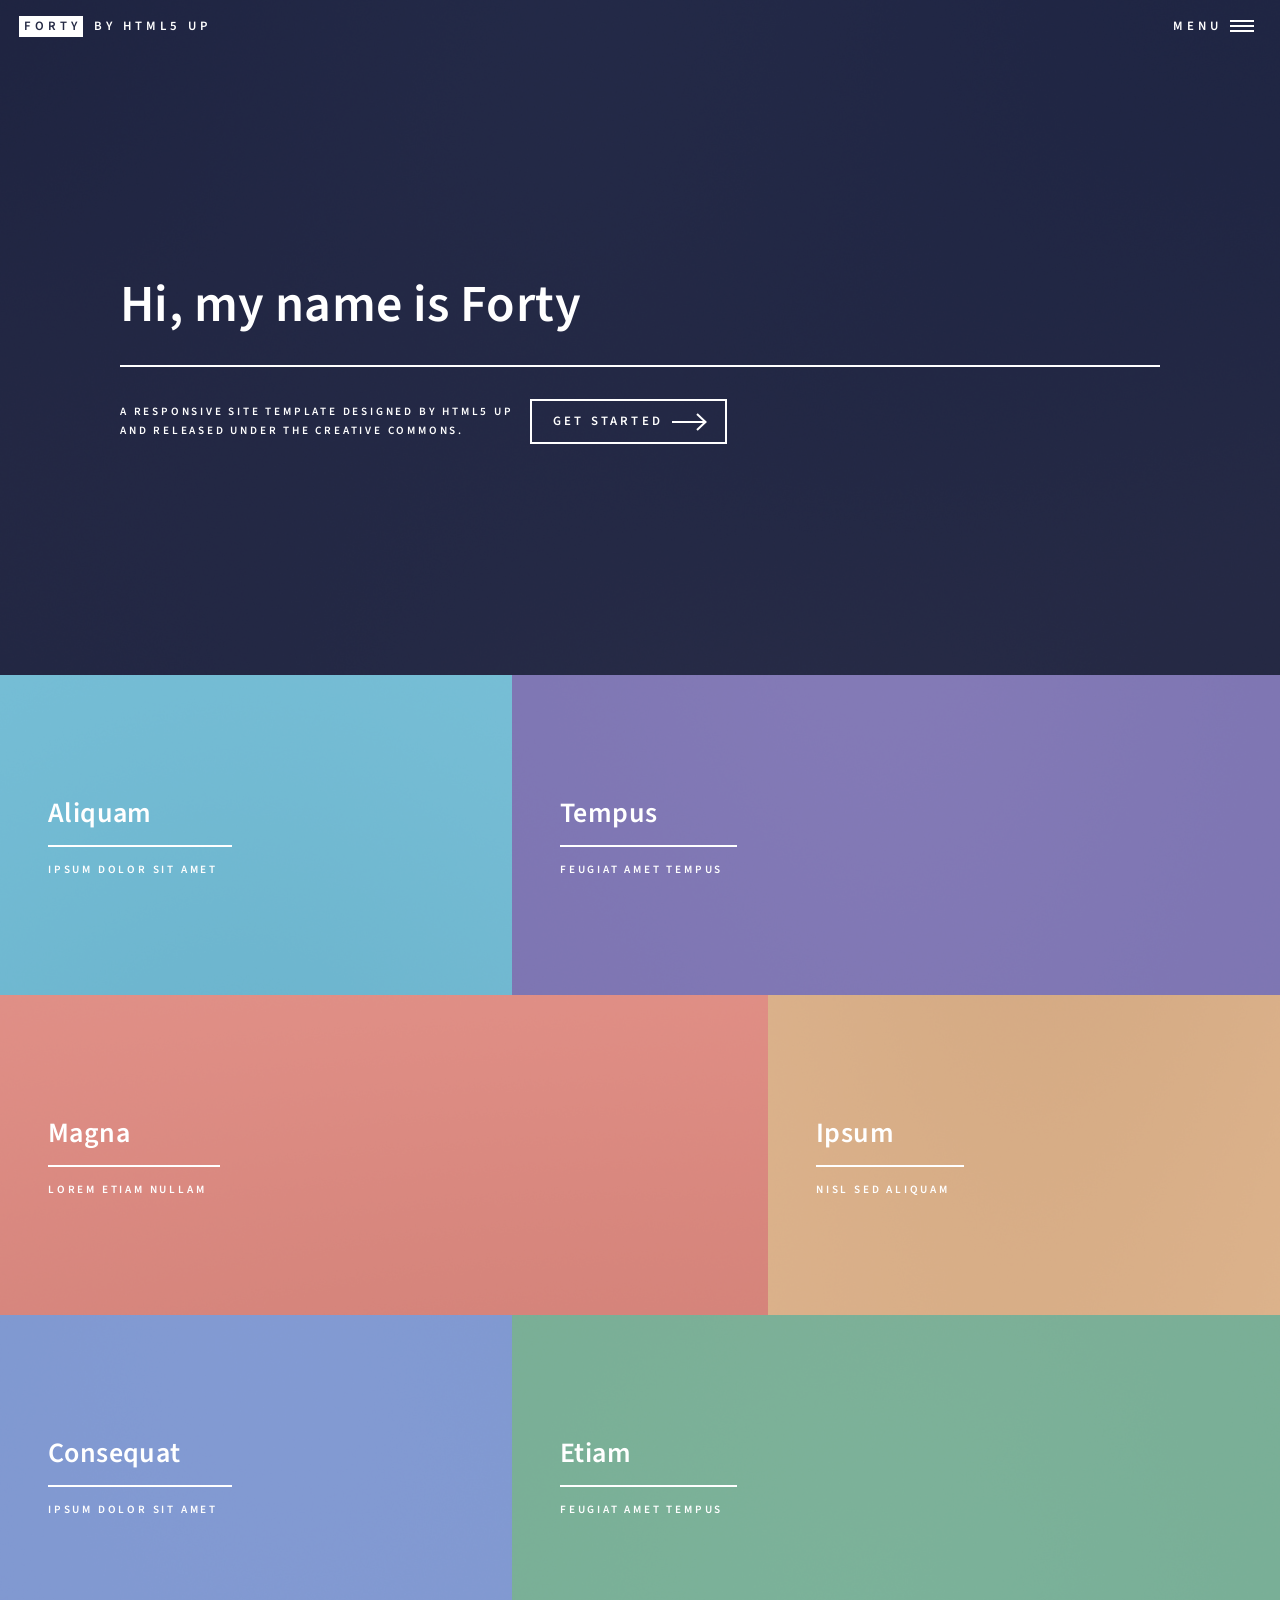
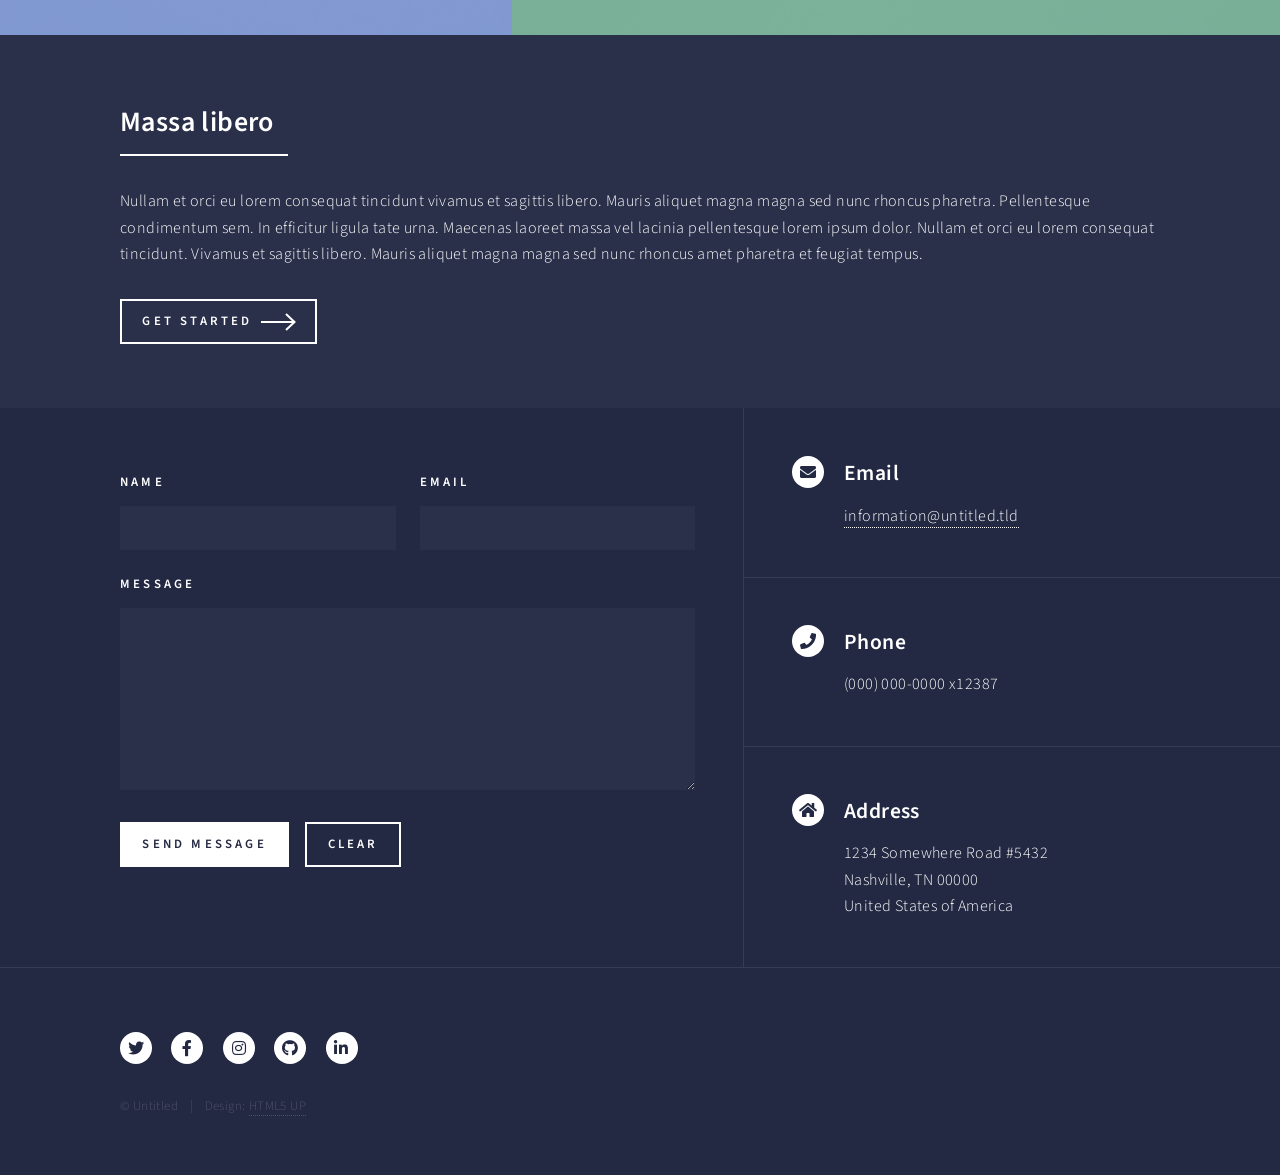
==== templates/index.html @ 43a6314c "added styling for login and sugnup" ====
<!DOCTYPE HTML>
<!--
	Forty by HTML5 UP
	html5up.net | @ajlkn
	Free for personal and commercial use under the CCA 3.0 license (html5up.net/license)
-->
<html>
	<head>
		<title>Forty by HTML5 UP</title>
		<meta charset="utf-8" />
		<meta name="viewport" content="width=device-width, initial-scale=1, user-scalable=no" />
		<link rel="stylesheet" href="../static/css/main.css" />
		<noscript><link rel="stylesheet" href="../static/css/noscript.css" /></noscript>
	</head>
	<body class="is-preload">

		<!-- Wrapper -->
			<div id="wrapper">

				<!-- Header -->
					<header id="header" class="alt">
						<a href="/" class="logo"><strong>Forty</strong> <span>by HTML5 UP</span></a>
						<nav>
							<a href="#menu">Menu</a>
						</nav>
					</header>

				<!-- Menu -->
					<nav id="menu">
						<ul class="links">
							<li><a href="/" class="link">Home</a></li>
							<li><a href="/landing" class="link">Landing</a></li>

							<li><a href="/generic" class="link">Generic</a></li>
							<li><a href="/elements" class="link">Elements</a></li>
						</ul>
						<ul class="actions stacked">
							<li><a href="#" class="button primary fit">Get Started</a></li>
							<li><a href="#" class="button fit">Log In</a></li>
						</ul>
					</nav>
				<!-- Banner -->
					<section id="banner" class="major">

						<div class="inner">
							<header class="major">
								<h1>Hi, my name is Forty</h1>
							</header>
							<div class="content">
								<p>A responsive site template designed by HTML5 UP<br />
								and released under the Creative Commons.</p>
								<ul class="actions">
									<li><a href="#one" class="button next scrolly">Get Started</a></li>
								</ul>
							</div>
						</div>
					</section>

				<!-- Main -->
					<div id="main">

						<!-- One -->
							<section id="one" class="tiles">
								<article>
									<span class="image">
										<img src="../static/images/pic01.jpg" alt="" />
									</span>
									<header class="major">
										<h3><a href="/landing" class="link">Aliquam</a></h3>
										<p>Ipsum dolor sit amet</p>
									</header>
								</article>
								<article>
									<span class="image">
										<img src="../static/images/pic02.jpg" alt="" />
									</span>
									<header class="major">
										<h3><a href="/landing" class="link">Tempus</a></h3>
										<p>feugiat amet tempus</p>
									</header>
								</article>
								<article>
									<span class="image">
										<img src="../static/images/pic03.jpg" alt="" />
									</span>
									<header class="major">
										<h3><a href="/landing" class="link">Magna</a></h3>
										<p>Lorem etiam nullam</p>
									</header>
								</article>
								<article>
									<span class="image">
										<img src="../static/images/pic04.jpg" alt="" />
									</span>
									<header class="major">
										<h3><a href="/landing" class="link">Ipsum</a></h3>
										<p>Nisl sed aliquam</p>
									</header>
								</article>
								<article>
									<span class="image">
										<img src="../static/images/pic05.jpg" alt="" />
									</span>
									<header class="major">
										<h3><a href="/landing" class="link">Consequat</a></h3>
										<p>Ipsum dolor sit amet</p>
									</header>
								</article>
								<article>
									<span class="image">
										<img src="../static/images/pic06.jpg" alt="" />
									</span>
									<header class="major">
										<h3><a href="/landing" class="link">Etiam</a></h3>
										<p>Feugiat amet tempus</p>
									</header>
								</article>
							</section>

						<!-- Two -->
							<section id="two">
								<div class="inner">
									<header class="major">
										<h2>Massa libero</h2>
									</header>
									<p>Nullam et orci eu lorem consequat tincidunt vivamus et sagittis libero. Mauris aliquet magna magna sed nunc rhoncus pharetra. Pellentesque condimentum sem. In efficitur ligula tate urna. Maecenas laoreet massa vel lacinia pellentesque lorem ipsum dolor. Nullam et orci eu lorem consequat tincidunt. Vivamus et sagittis libero. Mauris aliquet magna magna sed nunc rhoncus amet pharetra et feugiat tempus.</p>
									<ul class="actions">
										<li><a href="/landing" class="button next">Get Started</a></li>
									</ul>
								</div>
							</section>

					</div>

				<!-- Contact -->
					<section id="contact">
						<div class="inner">
							<section>
								<form method="post" action="#">
									<div class="fields">
										<div class="field half">
											<label for="name">Name</label>
											<input type="text" name="name" id="name" />
										</div>
										<div class="field half">
											<label for="email">Email</label>
											<input type="text" name="email" id="email" />
										</div>
										<div class="field">
											<label for="message">Message</label>
											<textarea name="message" id="message" rows="6"></textarea>
										</div>
									</div>
									<ul class="actions">
										<li><input type="submit" value="Send Message" class="primary" /></li>
										<li><input type="reset" value="Clear" /></li>
									</ul>
								</form>
							</section>
							<section class="split">
								<section>
									<div class="contact-method">
										<span class="icon solid alt fa-envelope"></span>
										<h3>Email</h3>
										<a href="#">information@untitled.tld</a>
									</div>
								</section>
								<section>
									<div class="contact-method">
										<span class="icon solid alt fa-phone"></span>
										<h3>Phone</h3>
										<span>(000) 000-0000 x12387</span>
									</div>
								</section>
								<section>
									<div class="contact-method">
										<span class="icon solid alt fa-home"></span>
										<h3>Address</h3>
										<span>1234 Somewhere Road #5432<br />
										Nashville, TN 00000<br />
										United States of America</span>
									</div>
								</section>
							</section>
						</div>
					</section>

				<!-- Footer -->
					<footer id="footer">
						<div class="inner">
							<ul class="icons">
								<li><a href="#" class="icon brands alt fa-twitter"><span class="label">Twitter</span></a></li>
								<li><a href="#" class="icon brands alt fa-facebook-f"><span class="label">Facebook</span></a></li>
								<li><a href="#" class="icon brands alt fa-instagram"><span class="label">Instagram</span></a></li>
								<li><a href="#" class="icon brands alt fa-github"><span class="label">GitHub</span></a></li>
								<li><a href="#" class="icon brands alt fa-linkedin-in"><span class="label">LinkedIn</span></a></li>
							</ul>
							<ul class="copyright">
								<li>&copy; Untitled</li><li>Design: <a href="https://html5up.net">HTML5 UP</a></li>
							</ul>
						</div>
					</footer>

			</div>

		<!-- Scripts -->
			<script src=".././static/assets/js/jquery.min.js"></script>
			<script src=".././static/assets/js/jquery.scrolly.min.js"></script>
			<script src=".././static/assets/js/jquery.scrollex.min.js"></script>
			<script src=".././static/assets/js/browser.min.js"></script>
			<script src=".././static/assets/js/breakpoints.min.js"></script>
			<script src=".././static/assets/js/util.js"></script>
			<script src=".././static/assets/js/main.js"></script>
	</body>
</html>
---- static/css/main.css ----
@import url(../assets/css/fontawesome-all.min.css);
@import url("https://fonts.googleapis.com/css?family=Source+Sans+Pro:300,300italic,600,600italic");

/*
	Forty by HTML5 UP
	html5up.net | @ajlkn
	Free for personal and commercial use under the CCA 3.0 license (html5up.net/license)
*/

html, body, div, span, applet, object,
iframe, h1, h2, h3, h4, h5, h6, p, blockquote,
pre, a, abbr, acronym, address, big, cite,
code, del, dfn, em, img, ins, kbd, q, s, samp,
small, strike, strong, sub, sup, tt, var, b,
u, i, center, dl, dt, dd, ol, ul, li, fieldset,
form, label, legend, table, caption, tbody,
tfoot, thead, tr, th, td, article, aside,
canvas, details, embed, figure, figcaption,
footer, header, hgroup, menu, nav, output, ruby,
section, summary, time, mark, audio, video {
	margin: 0;
	padding: 0;
	border: 0;
	font-size: 100%;
	font: inherit;
	vertical-align: baseline;}

article, aside, details, figcaption, figure,
footer, header, hgroup, menu, nav, section {
	display: block;}

body {
	line-height: 1;
}

ol, ul {
	list-style: none;
}

blockquote, q {
	quotes: none;
}

	blockquote:before, blockquote:after, q:before, q:after {
		content: '';
		content: none;
	}

table {
	border-collapse: collapse;
	border-spacing: 0;
}

body {
	-webkit-text-size-adjust: none;
}

mark {
	background-color: transparent;
	color: inherit;
}

input::-moz-focus-inner {
	border: 0;
	padding: 0;
}

input, select, textarea {
	-moz-appearance: none;
	-webkit-appearance: none;
	-ms-appearance: none;
	appearance: none;
}

/* Basic */

	@-ms-viewport {
		width: device-width;
	}

	body {
		-ms-overflow-style: scrollbar;
	}

	@media screen and (max-width: 480px) {

		html, body {
			min-width: 320px;
		}

	}

	html {
		box-sizing: border-box;
	}

	*, *:before, *:after {
		box-sizing: inherit;
	}

	body {
		background: #242943;
	}

		body.is-preload *, body.is-preload *:before, body.is-preload *:after {
			-moz-animation: none !important;
			-webkit-animation: none !important;
			-ms-animation: none !important;
			animation: none !important;
			-moz-transition: none !important;
			-webkit-transition: none !important;
			-ms-transition: none !important;
			transition: none !important;
		}

/* Type */

	body, input, select, textarea {
		color: #ffffff;
		font-family: "Source Sans Pro", Helvetica, sans-serif;
		font-size: 17pt;
		font-weight: 300;
		letter-spacing: 0.025em;
		line-height: 1.65;
	}

		@media screen and (max-width: 1680px) {

			body, input, select, textarea {
				font-size: 14pt;
			}

		}

		@media screen and (max-width: 1280px) {

			body, input, select, textarea {
				font-size: 12pt;
			}

		}

		@media screen and (max-width: 360px) {

			body, input, select, textarea {
				font-size: 11pt;
			}

		}

	a {
		-moz-transition: color 0.2s ease-in-out, border-bottom-color 0.2s ease-in-out;
		-webkit-transition: color 0.2s ease-in-out, border-bottom-color 0.2s ease-in-out;
		-ms-transition: color 0.2s ease-in-out, border-bottom-color 0.2s ease-in-out;
		transition: color 0.2s ease-in-out, border-bottom-color 0.2s ease-in-out;
		border-bottom: dotted 1px;
		color: inherit;
		text-decoration: none;
	}

		a:hover {
			border-bottom-color: transparent;
			color: #9bf1ff !important;
		}

		a:active {
			color: #53e3fb !important;
		}

	strong, b {
		color: #ffffff;
		font-weight: 600;
	}

	em, i {
		font-style: italic;
	}

	p {
		margin: 0 0 2em 0;
	}

	h1, h2, h3, h4, h5, h6 {
		color: #ffffff;
		font-weight: 600;
		line-height: 1.65;
		margin: 0 0 1em 0;
	}

		h1 a, h2 a, h3 a, h4 a, h5 a, h6 a {
			color: inherit;
			border-bottom: 0;
		}

	h1 {
		font-size: 2.5em;
	}

	h2 {
		font-size: 1.75em;
	}

	h3 {
		font-size: 1.35em;
	}

	h4 {
		font-size: 1.1em;
	}

	h5 {
		font-size: 0.9em;
	}

	h6 {
		font-size: 0.7em;
	}

	@media screen and (max-width: 736px) {

		h1 {
			font-size: 2em;
		}

		h2 {
			font-size: 1.5em;
		}

		h3 {
			font-size: 1.25em;
		}

	}

	sub {
		font-size: 0.8em;
		position: relative;
		top: 0.5em;
	}

	sup {
		font-size: 0.8em;
		position: relative;
		top: -0.5em;
	}

	blockquote {
		border-left: solid 4px rgba(212, 212, 255, 0.1);
		font-style: italic;
		margin: 0 0 2em 0;
		padding: 0.5em 0 0.5em 2em;
	}

	code {
		background: rgba(212, 212, 255, 0.035);
		font-family: "Courier New", monospace;
		font-size: 0.9em;
		margin: 0 0.25em;
		padding: 0.25em 0.65em;
	}

	pre {
		-webkit-overflow-scrolling: touch;
		font-family: "Courier New", monospace;
		font-size: 0.9em;
		margin: 0 0 2em 0;
	}

		pre code {
			display: block;
			line-height: 1.75;
			padding: 1em 1.5em;
			overflow-x: auto;
		}

	hr {
		border: 0;
		border-bottom: solid 1px rgba(212, 212, 255, 0.1);
		margin: 2em 0;
	}

		hr.major {
			margin: 3em 0;
		}

	.align-left {
		text-align: left;
	}

	.align-center {
		text-align: center;
	}

	.align-right {
		text-align: right;
	}

/* Row */

	.row {
		display: flex;
		flex-wrap: wrap;
		box-sizing: border-box;
		align-items: stretch;
	}

		.row > * {
			box-sizing: border-box;
		}

		.row.gtr-uniform > * > :last-child {
			margin-bottom: 0;
		}

		.row.aln-left {
			justify-content: flex-start;
		}

		.row.aln-center {
			justify-content: center;
		}

		.row.aln-right {
			justify-content: flex-end;
		}

		.row.aln-top {
			align-items: flex-start;
		}

		.row.aln-middle {
			align-items: center;
		}

		.row.aln-bottom {
			align-items: flex-end;
		}

		.row > .imp {
			order: -1;
		}

		.row > .col-1 {
			width: 8.33333%;
		}

		.row > .off-1 {
			margin-left: 8.33333%;
		}

		.row > .col-2 {
			width: 16.66667%;
		}

		.row > .off-2 {
			margin-left: 16.66667%;
		}

		.row > .col-3 {
			width: 25%;
		}

		.row > .off-3 {
			margin-left: 25%;
		}

		.row > .col-4 {
			width: 33.33333%;
		}

		.row > .off-4 {
			margin-left: 33.33333%;
		}

		.row > .col-5 {
			width: 41.66667%;
		}

		.row > .off-5 {
			margin-left: 41.66667%;
		}

		.row > .col-6 {
			width: 50%;
		}

		.row > .off-6 {
			margin-left: 50%;
		}

		.row > .col-7 {
			width: 58.33333%;
		}

		.row > .off-7 {
			margin-left: 58.33333%;
		}

		.row > .col-8 {
			width: 66.66667%;
		}

		.row > .off-8 {
			margin-left: 66.66667%;
		}

		.row > .col-9 {
			width: 75%;
		}

		.row > .off-9 {
			margin-left: 75%;
		}

		.row > .col-10 {
			width: 83.33333%;
		}

		.row > .off-10 {
			margin-left: 83.33333%;
		}

		.row > .col-11 {
			width: 91.66667%;
		}

		.row > .off-11 {
			margin-left: 91.66667%;
		}

		.row > .col-12 {
			width: 100%;
		}

		.row > .off-12 {
			margin-left: 100%;
		}

		.row.gtr-0 {
			margin-top: 0;
			margin-left: 0em;
		}

			.row.gtr-0 > * {
				padding: 0 0 0 0em;
			}

			.row.gtr-0.gtr-uniform {
				margin-top: 0em;
			}

				.row.gtr-0.gtr-uniform > * {
					padding-top: 0em;
				}

		.row.gtr-25 {
			margin-top: 0;
			margin-left: -0.5em;
		}

			.row.gtr-25 > * {
				padding: 0 0 0 0.5em;
			}

			.row.gtr-25.gtr-uniform {
				margin-top: -0.5em;
			}

				.row.gtr-25.gtr-uniform > * {
					padding-top: 0.5em;
				}

		.row.gtr-50 {
			margin-top: 0;
			margin-left: -1em;
		}

			.row.gtr-50 > * {
				padding: 0 0 0 1em;
			}

			.row.gtr-50.gtr-uniform {
				margin-top: -1em;
			}

				.row.gtr-50.gtr-uniform > * {
					padding-top: 1em;
				}

		.row {
			margin-top: 0;
			margin-left: -2em;
		}

			.row > * {
				padding: 0 0 0 2em;
			}

			.row.gtr-uniform {
				margin-top: -2em;
			}

				.row.gtr-uniform > * {
					padding-top: 2em;
				}

		.row.gtr-150 {
			margin-top: 0;
			margin-left: -3em;
		}

			.row.gtr-150 > * {
				padding: 0 0 0 3em;
			}

			.row.gtr-150.gtr-uniform {
				margin-top: -3em;
			}

				.row.gtr-150.gtr-uniform > * {
					padding-top: 3em;
				}

		.row.gtr-200 {
			margin-top: 0;
			margin-left: -4em;
		}

			.row.gtr-200 > * {
				padding: 0 0 0 4em;
			}

			.row.gtr-200.gtr-uniform {
				margin-top: -4em;
			}

				.row.gtr-200.gtr-uniform > * {
					padding-top: 4em;
				}

		@media screen and (max-width: 1680px) {

			.row {
				display: flex;
				flex-wrap: wrap;
				box-sizing: border-box;
				align-items: stretch;
			}

				.row > * {
					box-sizing: border-box;
				}

				.row.gtr-uniform > * > :last-child {
					margin-bottom: 0;
				}

				.row.aln-left {
					justify-content: flex-start;
				}

				.row.aln-center {
					justify-content: center;
				}

				.row.aln-right {
					justify-content: flex-end;
				}

				.row.aln-top {
					align-items: flex-start;
				}

				.row.aln-middle {
					align-items: center;
				}

				.row.aln-bottom {
					align-items: flex-end;
				}

				.row > .imp-xlarge {
					order: -1;
				}

				.row > .col-1-xlarge {
					width: 8.33333%;
				}

				.row > .off-1-xlarge {
					margin-left: 8.33333%;
				}

				.row > .col-2-xlarge {
					width: 16.66667%;
				}

				.row > .off-2-xlarge {
					margin-left: 16.66667%;
				}

				.row > .col-3-xlarge {
					width: 25%;
				}

				.row > .off-3-xlarge {
					margin-left: 25%;
				}

				.row > .col-4-xlarge {
					width: 33.33333%;
				}

				.row > .off-4-xlarge {
					margin-left: 33.33333%;
				}

				.row > .col-5-xlarge {
					width: 41.66667%;
				}

				.row > .off-5-xlarge {
					margin-left: 41.66667%;
				}

				.row > .col-6-xlarge {
					width: 50%;
				}

				.row > .off-6-xlarge {
					margin-left: 50%;
				}

				.row > .col-7-xlarge {
					width: 58.33333%;
				}

				.row > .off-7-xlarge {
					margin-left: 58.33333%;
				}

				.row > .col-8-xlarge {
					width: 66.66667%;
				}

				.row > .off-8-xlarge {
					margin-left: 66.66667%;
				}

				.row > .col-9-xlarge {
					width: 75%;
				}

				.row > .off-9-xlarge {
					margin-left: 75%;
				}

				.row > .col-10-xlarge {
					width: 83.33333%;
				}

				.row > .off-10-xlarge {
					margin-left: 83.33333%;
				}

				.row > .col-11-xlarge {
					width: 91.66667%;
				}

				.row > .off-11-xlarge {
					margin-left: 91.66667%;
				}

				.row > .col-12-xlarge {
					width: 100%;
				}

				.row > .off-12-xlarge {
					margin-left: 100%;
				}

				.row.gtr-0 {
					margin-top: 0;
					margin-left: 0em;
				}

					.row.gtr-0 > * {
						padding: 0 0 0 0em;
					}

					.row.gtr-0.gtr-uniform {
						margin-top: 0em;
					}

						.row.gtr-0.gtr-uniform > * {
							padding-top: 0em;
						}

				.row.gtr-25 {
					margin-top: 0;
					margin-left: -0.5em;
				}

					.row.gtr-25 > * {
						padding: 0 0 0 0.5em;
					}

					.row.gtr-25.gtr-uniform {
						margin-top: -0.5em;
					}

						.row.gtr-25.gtr-uniform > * {
							padding-top: 0.5em;
						}

				.row.gtr-50 {
					margin-top: 0;
					margin-left: -1em;
				}

					.row.gtr-50 > * {
						padding: 0 0 0 1em;
					}

					.row.gtr-50.gtr-uniform {
						margin-top: -1em;
					}

						.row.gtr-50.gtr-uniform > * {
							padding-top: 1em;
						}

				.row {
					margin-top: 0;
					margin-left: -2em;
				}

					.row > * {
						padding: 0 0 0 2em;
					}

					.row.gtr-uniform {
						margin-top: -2em;
					}

						.row.gtr-uniform > * {
							padding-top: 2em;
						}

				.row.gtr-150 {
					margin-top: 0;
					margin-left: -3em;
				}

					.row.gtr-150 > * {
						padding: 0 0 0 3em;
					}

					.row.gtr-150.gtr-uniform {
						margin-top: -3em;
					}

						.row.gtr-150.gtr-uniform > * {
							padding-top: 3em;
						}

				.row.gtr-200 {
					margin-top: 0;
					margin-left: -4em;
				}

					.row.gtr-200 > * {
						padding: 0 0 0 4em;
					}

					.row.gtr-200.gtr-uniform {
						margin-top: -4em;
					}

						.row.gtr-200.gtr-uniform > * {
							padding-top: 4em;
						}

		}

		@media screen and (max-width: 1280px) {

			.row {
				display: flex;
				flex-wrap: wrap;
				box-sizing: border-box;
				align-items: stretch;
			}

				.row > * {
					box-sizing: border-box;
				}

				.row.gtr-uniform > * > :last-child {
					margin-bottom: 0;
				}

				.row.aln-left {
					justify-content: flex-start;
				}

				.row.aln-center {
					justify-content: center;
				}

				.row.aln-right {
					justify-content: flex-end;
				}

				.row.aln-top {
					align-items: flex-start;
				}

				.row.aln-middle {
					align-items: center;
				}

				.row.aln-bottom {
					align-items: flex-end;
				}

				.row > .imp-large {
					order: -1;
				}

				.row > .col-1-large {
					width: 8.33333%;
				}

				.row > .off-1-large {
					margin-left: 8.33333%;
				}

				.row > .col-2-large {
					width: 16.66667%;
				}

				.row > .off-2-large {
					margin-left: 16.66667%;
				}

				.row > .col-3-large {
					width: 25%;
				}

				.row > .off-3-large {
					margin-left: 25%;
				}

				.row > .col-4-large {
					width: 33.33333%;
				}

				.row > .off-4-large {
					margin-left: 33.33333%;
				}

				.row > .col-5-large {
					width: 41.66667%;
				}

				.row > .off-5-large {
					margin-left: 41.66667%;
				}

				.row > .col-6-large {
					width: 50%;
				}

				.row > .off-6-large {
					margin-left: 50%;
				}

				.row > .col-7-large {
					width: 58.33333%;
				}

				.row > .off-7-large {
					margin-left: 58.33333%;
				}

				.row > .col-8-large {
					width: 66.66667%;
				}

				.row > .off-8-large {
					margin-left: 66.66667%;
				}

				.row > .col-9-large {
					width: 75%;
				}

				.row > .off-9-large {
					margin-left: 75%;
				}

				.row > .col-10-large {
					width: 83.33333%;
				}

				.row > .off-10-large {
					margin-left: 83.33333%;
				}

				.row > .col-11-large {
					width: 91.66667%;
				}

				.row > .off-11-large {
					margin-left: 91.66667%;
				}

				.row > .col-12-large {
					width: 100%;
				}

				.row > .off-12-large {
					margin-left: 100%;
				}

				.row.gtr-0 {
					margin-top: 0;
					margin-left: 0em;
				}

					.row.gtr-0 > * {
						padding: 0 0 0 0em;
					}

					.row.gtr-0.gtr-uniform {
						margin-top: 0em;
					}

						.row.gtr-0.gtr-uniform > * {
							padding-top: 0em;
						}

				.row.gtr-25 {
					margin-top: 0;
					margin-left: -0.375em;
				}

					.row.gtr-25 > * {
						padding: 0 0 0 0.375em;
					}

					.row.gtr-25.gtr-uniform {
						margin-top: -0.375em;
					}

						.row.gtr-25.gtr-uniform > * {
							padding-top: 0.375em;
						}

				.row.gtr-50 {
					margin-top: 0;
					margin-left: -0.75em;
				}

					.row.gtr-50 > * {
						padding: 0 0 0 0.75em;
					}

					.row.gtr-50.gtr-uniform {
						margin-top: -0.75em;
					}

						.row.gtr-50.gtr-uniform > * {
							padding-top: 0.75em;
						}

				.row {
					margin-top: 0;
					margin-left: -1.5em;
				}

					.row > * {
						padding: 0 0 0 1.5em;
					}

					.row.gtr-uniform {
						margin-top: -1.5em;
					}

						.row.gtr-uniform > * {
							padding-top: 1.5em;
						}

				.row.gtr-150 {
					margin-top: 0;
					margin-left: -2.25em;
				}

					.row.gtr-150 > * {
						padding: 0 0 0 2.25em;
					}

					.row.gtr-150.gtr-uniform {
						margin-top: -2.25em;
					}

						.row.gtr-150.gtr-uniform > * {
							padding-top: 2.25em;
						}

				.row.gtr-200 {
					margin-top: 0;
					margin-left: -3em;
				}

					.row.gtr-200 > * {
						padding: 0 0 0 3em;
					}

					.row.gtr-200.gtr-uniform {
						margin-top: -3em;
					}

						.row.gtr-200.gtr-uniform > * {
							padding-top: 3em;
						}

		}

		@media screen and (max-width: 980px) {

			.row {
				display: flex;
				flex-wrap: wrap;
				box-sizing: border-box;
				align-items: stretch;
			}

				.row > * {
					box-sizing: border-box;
				}

				.row.gtr-uniform > * > :last-child {
					margin-bottom: 0;
				}

				.row.aln-left {
					justify-content: flex-start;
				}

				.row.aln-center {
					justify-content: center;
				}

				.row.aln-right {
					justify-content: flex-end;
				}

				.row.aln-top {
					align-items: flex-start;
				}

				.row.aln-middle {
					align-items: center;
				}

				.row.aln-bottom {
					align-items: flex-end;
				}

				.row > .imp-medium {
					order: -1;
				}

				.row > .col-1-medium {
					width: 8.33333%;
				}

				.row > .off-1-medium {
					margin-left: 8.33333%;
				}

				.row > .col-2-medium {
					width: 16.66667%;
				}

				.row > .off-2-medium {
					margin-left: 16.66667%;
				}

				.row > .col-3-medium {
					width: 25%;
				}

				.row > .off-3-medium {
					margin-left: 25%;
				}

				.row > .col-4-medium {
					width: 33.33333%;
				}

				.row > .off-4-medium {
					margin-left: 33.33333%;
				}

				.row > .col-5-medium {
					width: 41.66667%;
				}

				.row > .off-5-medium {
					margin-left: 41.66667%;
				}

				.row > .col-6-medium {
					width: 50%;
				}

				.row > .off-6-medium {
					margin-left: 50%;
				}

				.row > .col-7-medium {
					width: 58.33333%;
				}

				.row > .off-7-medium {
					margin-left: 58.33333%;
				}

				.row > .col-8-medium {
					width: 66.66667%;
				}

				.row > .off-8-medium {
					margin-left: 66.66667%;
				}

				.row > .col-9-medium {
					width: 75%;
				}

				.row > .off-9-medium {
					margin-left: 75%;
				}

				.row > .col-10-medium {
					width: 83.33333%;
				}

				.row > .off-10-medium {
					margin-left: 83.33333%;
				}

				.row > .col-11-medium {
					width: 91.66667%;
				}

				.row > .off-11-medium {
					margin-left: 91.66667%;
				}

				.row > .col-12-medium {
					width: 100%;
				}

				.row > .off-12-medium {
					margin-left: 100%;
				}

				.row.gtr-0 {
					margin-top: 0;
					margin-left: 0em;
				}

					.row.gtr-0 > * {
						padding: 0 0 0 0em;
					}

					.row.gtr-0.gtr-uniform {
						margin-top: 0em;
					}

						.row.gtr-0.gtr-uniform > * {
							padding-top: 0em;
						}

				.row.gtr-25 {
					margin-top: 0;
					margin-left: -0.375em;
				}

					.row.gtr-25 > * {
						padding: 0 0 0 0.375em;
					}

					.row.gtr-25.gtr-uniform {
						margin-top: -0.375em;
					}

						.row.gtr-25.gtr-uniform > * {
							padding-top: 0.375em;
						}

				.row.gtr-50 {
					margin-top: 0;
					margin-left: -0.75em;
				}

					.row.gtr-50 > * {
						padding: 0 0 0 0.75em;
					}

					.row.gtr-50.gtr-uniform {
						margin-top: -0.75em;
					}

						.row.gtr-50.gtr-uniform > * {
							padding-top: 0.75em;
						}

				.row {
					margin-top: 0;
					margin-left: -1.5em;
				}

					.row > * {
						padding: 0 0 0 1.5em;
					}

					.row.gtr-uniform {
						margin-top: -1.5em;
					}

						.row.gtr-uniform > * {
							padding-top: 1.5em;
						}

				.row.gtr-150 {
					margin-top: 0;
					margin-left: -2.25em;
				}

					.row.gtr-150 > * {
						padding: 0 0 0 2.25em;
					}

					.row.gtr-150.gtr-uniform {
						margin-top: -2.25em;
					}

						.row.gtr-150.gtr-uniform > * {
							padding-top: 2.25em;
						}

				.row.gtr-200 {
					margin-top: 0;
					margin-left: -3em;
				}

					.row.gtr-200 > * {
						padding: 0 0 0 3em;
					}

					.row.gtr-200.gtr-uniform {
						margin-top: -3em;
					}

						.row.gtr-200.gtr-uniform > * {
							padding-top: 3em;
						}

		}

		@media screen and (max-width: 736px) {

			.row {
				display: flex;
				flex-wrap: wrap;
				box-sizing: border-box;
				align-items: stretch;
			}

				.row > * {
					box-sizing: border-box;
				}

				.row.gtr-uniform > * > :last-child {
					margin-bottom: 0;
				}

				.row.aln-left {
					justify-content: flex-start;
				}

				.row.aln-center {
					justify-content: center;
				}

				.row.aln-right {
					justify-content: flex-end;
				}

				.row.aln-top {
					align-items: flex-start;
				}

				.row.aln-middle {
					align-items: center;
				}

				.row.aln-bottom {
					align-items: flex-end;
				}

				.row > .imp-small {
					order: -1;
				}

				.row > .col-1-small {
					width: 8.33333%;
				}

				.row > .off-1-small {
					margin-left: 8.33333%;
				}

				.row > .col-2-small {
					width: 16.66667%;
				}

				.row > .off-2-small {
					margin-left: 16.66667%;
				}

				.row > .col-3-small {
					width: 25%;
				}

				.row > .off-3-small {
					margin-left: 25%;
				}

				.row > .col-4-small {
					width: 33.33333%;
				}

				.row > .off-4-small {
					margin-left: 33.33333%;
				}

				.row > .col-5-small {
					width: 41.66667%;
				}

				.row > .off-5-small {
					margin-left: 41.66667%;
				}

				.row > .col-6-small {
					width: 50%;
				}

				.row > .off-6-small {
					margin-left: 50%;
				}

				.row > .col-7-small {
					width: 58.33333%;
				}

				.row > .off-7-small {
					margin-left: 58.33333%;
				}

				.row > .col-8-small {
					width: 66.66667%;
				}

				.row > .off-8-small {
					margin-left: 66.66667%;
				}

				.row > .col-9-small {
					width: 75%;
				}

				.row > .off-9-small {
					margin-left: 75%;
				}

				.row > .col-10-small {
					width: 83.33333%;
				}

				.row > .off-10-small {
					margin-left: 83.33333%;
				}

				.row > .col-11-small {
					width: 91.66667%;
				}

				.row > .off-11-small {
					margin-left: 91.66667%;
				}

				.row > .col-12-small {
					width: 100%;
				}

				.row > .off-12-small {
					margin-left: 100%;
				}

				.row.gtr-0 {
					margin-top: 0;
					margin-left: 0em;
				}

					.row.gtr-0 > * {
						padding: 0 0 0 0em;
					}

					.row.gtr-0.gtr-uniform {
						margin-top: 0em;
					}

						.row.gtr-0.gtr-uniform > * {
							padding-top: 0em;
						}

				.row.gtr-25 {
					margin-top: 0;
					margin-left: -0.3125em;
				}

					.row.gtr-25 > * {
						padding: 0 0 0 0.3125em;
					}

					.row.gtr-25.gtr-uniform {
						margin-top: -0.3125em;
					}

						.row.gtr-25.gtr-uniform > * {
							padding-top: 0.3125em;
						}

				.row.gtr-50 {
					margin-top: 0;
					margin-left: -0.625em;
				}

					.row.gtr-50 > * {
						padding: 0 0 0 0.625em;
					}

					.row.gtr-50.gtr-uniform {
						margin-top: -0.625em;
					}

						.row.gtr-50.gtr-uniform > * {
							padding-top: 0.625em;
						}

				.row {
					margin-top: 0;
					margin-left: -1.25em;
				}

					.row > * {
						padding: 0 0 0 1.25em;
					}

					.row.gtr-uniform {
						margin-top: -1.25em;
					}

						.row.gtr-uniform > * {
							padding-top: 1.25em;
						}

				.row.gtr-150 {
					margin-top: 0;
					margin-left: -1.875em;
				}

					.row.gtr-150 > * {
						padding: 0 0 0 1.875em;
					}

					.row.gtr-150.gtr-uniform {
						margin-top: -1.875em;
					}

						.row.gtr-150.gtr-uniform > * {
							padding-top: 1.875em;
						}

				.row.gtr-200 {
					margin-top: 0;
					margin-left: -2.5em;
				}

					.row.gtr-200 > * {
						padding: 0 0 0 2.5em;
					}

					.row.gtr-200.gtr-uniform {
						margin-top: -2.5em;
					}

						.row.gtr-200.gtr-uniform > * {
							padding-top: 2.5em;
						}

		}

		@media screen and (max-width: 480px) {

			.row {
				display: flex;
				flex-wrap: wrap;
				box-sizing: border-box;
				align-items: stretch;
			}

				.row > * {
					box-sizing: border-box;
				}

				.row.gtr-uniform > * > :last-child {
					margin-bottom: 0;
				}

				.row.aln-left {
					justify-content: flex-start;
				}

				.row.aln-center {
					justify-content: center;
				}

				.row.aln-right {
					justify-content: flex-end;
				}

				.row.aln-top {
					align-items: flex-start;
				}

				.row.aln-middle {
					align-items: center;
				}

				.row.aln-bottom {
					align-items: flex-end;
				}

				.row > .imp-xsmall {
					order: -1;
				}

				.row > .col-1-xsmall {
					width: 8.33333%;
				}

				.row > .off-1-xsmall {
					margin-left: 8.33333%;
				}

				.row > .col-2-xsmall {
					width: 16.66667%;
				}

				.row > .off-2-xsmall {
					margin-left: 16.66667%;
				}

				.row > .col-3-xsmall {
					width: 25%;
				}

				.row > .off-3-xsmall {
					margin-left: 25%;
				}

				.row > .col-4-xsmall {
					width: 33.33333%;
				}

				.row > .off-4-xsmall {
					margin-left: 33.33333%;
				}

				.row > .col-5-xsmall {
					width: 41.66667%;
				}

				.row > .off-5-xsmall {
					margin-left: 41.66667%;
				}

				.row > .col-6-xsmall {
					width: 50%;
				}

				.row > .off-6-xsmall {
					margin-left: 50%;
				}

				.row > .col-7-xsmall {
					width: 58.33333%;
				}

				.row > .off-7-xsmall {
					margin-left: 58.33333%;
				}

				.row > .col-8-xsmall {
					width: 66.66667%;
				}

				.row > .off-8-xsmall {
					margin-left: 66.66667%;
				}

				.row > .col-9-xsmall {
					width: 75%;
				}

				.row > .off-9-xsmall {
					margin-left: 75%;
				}

				.row > .col-10-xsmall {
					width: 83.33333%;
				}

				.row > .off-10-xsmall {
					margin-left: 83.33333%;
				}

				.row > .col-11-xsmall {
					width: 91.66667%;
				}

				.row > .off-11-xsmall {
					margin-left: 91.66667%;
				}

				.row > .col-12-xsmall {
					width: 100%;
				}

				.row > .off-12-xsmall {
					margin-left: 100%;
				}

				.row.gtr-0 {
					margin-top: 0;
					margin-left: 0em;
				}

					.row.gtr-0 > * {
						padding: 0 0 0 0em;
					}

					.row.gtr-0.gtr-uniform {
						margin-top: 0em;
					}

						.row.gtr-0.gtr-uniform > * {
							padding-top: 0em;
						}

				.row.gtr-25 {
					margin-top: 0;
					margin-left: -0.3125em;
				}

					.row.gtr-25 > * {
						padding: 0 0 0 0.3125em;
					}

					.row.gtr-25.gtr-uniform {
						margin-top: -0.3125em;
					}

						.row.gtr-25.gtr-uniform > * {
							padding-top: 0.3125em;
						}

				.row.gtr-50 {
					margin-top: 0;
					margin-left: -0.625em;
				}

					.row.gtr-50 > * {
						padding: 0 0 0 0.625em;
					}

					.row.gtr-50.gtr-uniform {
						margin-top: -0.625em;
					}

						.row.gtr-50.gtr-uniform > * {
							padding-top: 0.625em;
						}

				.row {
					margin-top: 0;
					margin-left: -1.25em;
				}

					.row > * {
						padding: 0 0 0 1.25em;
					}

					.row.gtr-uniform {
						margin-top: -1.25em;
					}

						.row.gtr-uniform > * {
							padding-top: 1.25em;
						}

				.row.gtr-150 {
					margin-top: 0;
					margin-left: -1.875em;
				}

					.row.gtr-150 > * {
						padding: 0 0 0 1.875em;
					}

					.row.gtr-150.gtr-uniform {
						margin-top: -1.875em;
					}

						.row.gtr-150.gtr-uniform > * {
							padding-top: 1.875em;
						}

				.row.gtr-200 {
					margin-top: 0;
					margin-left: -2.5em;
				}

					.row.gtr-200 > * {
						padding: 0 0 0 2.5em;
					}

					.row.gtr-200.gtr-uniform {
						margin-top: -2.5em;
					}

						.row.gtr-200.gtr-uniform > * {
							padding-top: 2.5em;
						}

		}

/* Section/Article */

	section.special, article.special {
		text-align: center;
	}

	header.major {
		width: -moz-max-content;
		width: -webkit-max-content;
		width: -ms-max-content;
		width: max-content;
		margin-bottom: 2em;
	}

		header.major > :first-child {
			margin-bottom: 0;
			width: calc(100% + 0.5em);
		}

			header.major > :first-child:after {
				content: '';
				background-color: #ffffff;
				display: block;
				height: 2px;
				margin: 0.325em 0 0.5em 0;
				width: 100%;
			}

		header.major > p {
			font-size: 0.7em;
			font-weight: 600;
			letter-spacing: 0.25em;
			margin-bottom: 0;
			text-transform: uppercase;
		}

		body.is-ie header.major > :first-child:after {
			max-width: 9em;
		}

		body.is-ie header.major > h1:after {
			max-width: 100% !important;
		}

	@media screen and (max-width: 736px) {

		header.major > p br {
			display: none;
		}

	}

/* Form */

	form {
		margin: 0 0 2em 0;
	}

		form > :last-child {
			margin-bottom: 0;
		}

		form > .fields {
			display: -moz-flex;
			display: -webkit-flex;
			display: -ms-flex;
			display: flex;
			-moz-flex-wrap: wrap;
			-webkit-flex-wrap: wrap;
			-ms-flex-wrap: wrap;
			flex-wrap: wrap;
			width: calc(100% + 3em);
			margin: -1.5em 0 2em -1.5em;
		}

			form > .fields > .field {
				-moz-flex-grow: 0;
				-webkit-flex-grow: 0;
				-ms-flex-grow: 0;
				flex-grow: 0;
				-moz-flex-shrink: 0;
				-webkit-flex-shrink: 0;
				-ms-flex-shrink: 0;
				flex-shrink: 0;
				padding: 1.5em 0 0 1.5em;
				width: calc(100% - 1.5em);
			}

				form > .fields > .field.half {
					width: calc(50% - 0.75em);
				}

				form > .fields > .field.third {
					width: calc(100%/3 - 0.5em);
				}

				form > .fields > .field.quarter {
					width: calc(25% - 0.375em);
				}

		@media screen and (max-width: 480px) {

			form > .fields {
				width: calc(100% + 3em);
				margin: -1.5em 0 2em -1.5em;
			}

				form > .fields > .field {
					padding: 1.5em 0 0 1.5em;
					width: calc(100% - 1.5em);
				}

					form > .fields > .field.half {
						width: calc(100% - 1.5em);
					}

					form > .fields > .field.third {
						width: calc(100% - 1.5em);
					}

					form > .fields > .field.quarter {
						width: calc(100% - 1.5em);
					}

		}

	label {
		color: #ffffff;
		display: block;
		font-size: 0.8em;
		font-weight: 600;
		letter-spacing: 0.25em;
		margin: 0 0 1em 0;
		text-transform: uppercase;
	}

	input[type="text"],
	input[type="password"],
	input[type="email"],
	input[type="tel"],
	input[type="search"],
	input[type="url"],
	select,
	textarea {
		-moz-appearance: none;
		-webkit-appearance: none;
		-ms-appearance: none;
		appearance: none;
		background: rgba(212, 212, 255, 0.035);
		border: none;
		border-radius: 0;
		color: inherit;
		display: block;
		outline: 0;
		padding: 0 1em;
		text-decoration: none;
		width: 100%;
	}

		input[type="text"]:invalid,
		input[type="password"]:invalid,
		input[type="email"]:invalid,
		input[type="tel"]:invalid,
		input[type="search"]:invalid,
		input[type="url"]:invalid,
		select:invalid,
		textarea:invalid {
			box-shadow: none;
		}

		input[type="text"]:focus,
		input[type="password"]:focus,
		input[type="email"]:focus,
		input[type="tel"]:focus,
		input[type="search"]:focus,
		input[type="url"]:focus,
		select:focus,
		textarea:focus {
			border-color: #9bf1ff;
			box-shadow: 0 0 0 2px #9bf1ff;
		}

	select {
		background-image: url("data:image/svg+xml;charset=utf8,%3Csvg xmlns='http://www.w3.org/2000/svg' width='40' height='40' preserveAspectRatio='none' viewBox='0 0 40 40'%3E%3Cpath d='M9.4,12.3l10.4,10.4l10.4-10.4c0.2-0.2,0.5-0.4,0.9-0.4c0.3,0,0.6,0.1,0.9,0.4l3.3,3.3c0.2,0.2,0.4,0.5,0.4,0.9 c0,0.4-0.1,0.6-0.4,0.9L20.7,31.9c-0.2,0.2-0.5,0.4-0.9,0.4c-0.3,0-0.6-0.1-0.9-0.4L4.3,17.3c-0.2-0.2-0.4-0.5-0.4-0.9 c0-0.4,0.1-0.6,0.4-0.9l3.3-3.3c0.2-0.2,0.5-0.4,0.9-0.4S9.1,12.1,9.4,12.3z' fill='rgba(212, 212, 255, 0.1)' /%3E%3C/svg%3E");
		background-size: 1.25rem;
		background-repeat: no-repeat;
		background-position: calc(100% - 1rem) center;
		height: 2.75em;
		padding-right: 2.75em;
		text-overflow: ellipsis;
	}

		select option {
			color: #ffffff;
			background: #242943;
		}

		select:focus::-ms-value {
			background-color: transparent;
		}

		select::-ms-expand {
			display: none;
		}

	input[type="text"],
	input[type="password"],
	input[type="email"],
	input[type="tel"],
	input[type="search"],
	input[type="url"],
	select {
		height: 2.75em;
	}

	textarea {
		padding: 0.75em 1em;
	}

	input[type="checkbox"],
	input[type="radio"] {
		-moz-appearance: none;
		-webkit-appearance: none;
		-ms-appearance: none;
		appearance: none;
		display: block;
		float: left;
		margin-right: -2em;
		opacity: 0;
		width: 1em;
		z-index: -1;
	}

		input[type="checkbox"] + label,
		input[type="radio"] + label {
			text-decoration: none;
			color: #ffffff;
			cursor: pointer;
			display: inline-block;
			font-weight: 300;
			padding-left: 2.65em;
			padding-right: 0.75em;
			position: relative;
		}

			input[type="checkbox"] + label:before,
			input[type="radio"] + label:before {
				-moz-osx-font-smoothing: grayscale;
				-webkit-font-smoothing: antialiased;
				display: inline-block;
				font-style: normal;
				font-variant: normal;
				text-rendering: auto;
				line-height: 1;
				text-transform: none !important;
				font-family: 'Font Awesome 5 Free';
				font-weight: 900;
			}

			input[type="checkbox"] + label:before,
			input[type="radio"] + label:before {
				background: rgba(212, 212, 255, 0.035);
				content: '';
				display: inline-block;
				font-size: 0.8em;
				height: 2.0625em;
				left: 0;
				letter-spacing: 0;
				line-height: 2.0625em;
				position: absolute;
				text-align: center;
				top: 0;
				width: 2.0625em;
			}

		input[type="checkbox"]:checked + label:before,
		input[type="radio"]:checked + label:before {
			background: #ffffff;
			border-color: #9bf1ff;
			content: '\f00c';
			color: #242943;
		}

		input[type="checkbox"]:focus + label:before,
		input[type="radio"]:focus + label:before {
			box-shadow: 0 0 0 2px #9bf1ff;
		}

	input[type="radio"] + label:before {
		border-radius: 100%;
	}

	::-webkit-input-placeholder {
		color: rgba(244, 244, 255, 0.2) !important;
		opacity: 1.0;
	}

	:-moz-placeholder {
		color: rgba(244, 244, 255, 0.2) !important;
		opacity: 1.0;
	}

	::-moz-placeholder {
		color: rgba(244, 244, 255, 0.2) !important;
		opacity: 1.0;
	}

	:-ms-input-placeholder {
		color: rgba(244, 244, 255, 0.2) !important;
		opacity: 1.0;
	}

/* Box */

	.box {
		border: solid 1px rgba(212, 212, 255, 0.1);
		margin-bottom: 2em;
		padding: 1.5em;
	}

		.box > :last-child,
		.box > :last-child > :last-child,
		.box > :last-child > :last-child > :last-child {
			margin-bottom: 0;
		}

		.box.alt {
			border: 0;
			border-radius: 0;
			padding: 0;
		}

/* Icon */

	.icon {
		text-decoration: none;
		border-bottom: none;
		position: relative;
	}

		.icon:before {
			-moz-osx-font-smoothing: grayscale;
			-webkit-font-smoothing: antialiased;
			display: inline-block;
			font-style: normal;
			font-variant: normal;
			text-rendering: auto;
			line-height: 1;
			text-transform: none !important;
			font-family: 'Font Awesome 5 Free';
			font-weight: 400;
		}

		.icon > .label {
			display: none;
		}

		.icon:before {
			line-height: inherit;
		}

		.icon.solid:before {
			font-weight: 900;
		}

		.icon.brands:before {
			font-family: 'Font Awesome 5 Brands';
		}

		.icon.alt:before {
			background-color: #ffffff;
			border-radius: 100%;
			color: #242943;
			display: inline-block;
			height: 2em;
			line-height: 2em;
			text-align: center;
			width: 2em;
		}

	a.icon.alt:before {
		-moz-transition: background-color 0.2s ease-in-out;
		-webkit-transition: background-color 0.2s ease-in-out;
		-ms-transition: background-color 0.2s ease-in-out;
		transition: background-color 0.2s ease-in-out;
	}

	a.icon.alt:hover:before {
		background-color: #6fc3df;
	}

	a.icon.alt:active:before {
		background-color: #37a6cb;
	}

/* Image */

	.image {
		border: 0;
		display: inline-block;
		position: relative;
	}

		.image img {
			display: block;
		}

		.image.left, .image.right {
			max-width: 30%;
		}

			.image.left img, .image.right img {
				width: 100%;
			}

		.image.left {
			float: left;
			margin: 0 1.5em 1.25em 0;
			top: 0.25em;
		}

		.image.right {
			float: right;
			margin: 0 0 1.25em 1.5em;
			top: 0.25em;
		}

		.image.fit {
			display: block;
			margin: 0 0 2em 0;
			width: 100%;
		}

			.image.fit img {
				width: 100%;
			}

		.image.main {
			display: block;
			margin: 2.5em 0;
			width: 100%;
		}

			.image.main img {
				width: 100%;
			}

			@media screen and (max-width: 736px) {

				.image.main {
					margin: 1.5em 0;
				}

			}

/* List */

	ol {
		list-style: decimal;
		margin: 0 0 2em 0;
		padding-left: 1.25em;
	}

		ol li {
			padding-left: 0.25em;
		}

	ul {
		list-style: disc;
		margin: 0 0 2em 0;
		padding-left: 1em;
	}

		ul li {
			padding-left: 0.5em;
		}

		ul.alt {
			list-style: none;
			padding-left: 0;
		}

			ul.alt li {
				border-top: solid 1px rgba(212, 212, 255, 0.1);
				padding: 0.5em 0;
			}

				ul.alt li:first-child {
					border-top: 0;
					padding-top: 0;
				}

	dl {
		margin: 0 0 2em 0;
	}

		dl dt {
			display: block;
			font-weight: 600;
			margin: 0 0 1em 0;
		}

		dl dd {
			margin-left: 2em;
		}

/* Actions */

	ul.actions {
		display: -moz-flex;
		display: -webkit-flex;
		display: -ms-flex;
		display: flex;
		cursor: default;
		list-style: none;
		margin-left: -1em;
		padding-left: 0;
	}

		ul.actions li {
			padding: 0 0 0 1em;
			vertical-align: middle;
		}

		ul.actions.special {
			-moz-justify-content: center;
			-webkit-justify-content: center;
			-ms-justify-content: center;
			justify-content: center;
			width: 100%;
			margin-left: 0;
		}

			ul.actions.special li:first-child {
				padding-left: 0;
			}

		ul.actions.stacked {
			-moz-flex-direction: column;
			-webkit-flex-direction: column;
			-ms-flex-direction: column;
			flex-direction: column;
			margin-left: 0;
		}

			ul.actions.stacked li {
				padding: 1.3em 0 0 0;
			}

				ul.actions.stacked li:first-child {
					padding-top: 0;
				}

		ul.actions.fit {
			width: calc(100% + 1em);
		}

			ul.actions.fit li {
				-moz-flex-grow: 1;
				-webkit-flex-grow: 1;
				-ms-flex-grow: 1;
				flex-grow: 1;
				-moz-flex-shrink: 1;
				-webkit-flex-shrink: 1;
				-ms-flex-shrink: 1;
				flex-shrink: 1;
				width: 100%;
			}

				ul.actions.fit li > * {
					width: 100%;
				}

			ul.actions.fit.stacked {
				width: 100%;
			}

/* Icons */

	ul.icons {
		cursor: default;
		list-style: none;
		padding-left: 0;
	}

		ul.icons li {
			display: inline-block;
			padding: 0 1em 0 0;
		}

			ul.icons li:last-child {
				padding-right: 0;
			}

		@media screen and (max-width: 736px) {

			ul.icons li {
				padding: 0 0.75em 0 0;
			}

		}

/* Pagination */

	ul.pagination {
		cursor: default;
		list-style: none;
		padding-left: 0;
	}

		ul.pagination li {
			display: inline-block;
			padding-left: 0;
			vertical-align: middle;
		}

			ul.pagination li > .page {
				-moz-transition: background-color 0.2s ease-in-out, color 0.2s ease-in-out;
				-webkit-transition: background-color 0.2s ease-in-out, color 0.2s ease-in-out;
				-ms-transition: background-color 0.2s ease-in-out, color 0.2s ease-in-out;
				transition: background-color 0.2s ease-in-out, color 0.2s ease-in-out;
				border-bottom: 0;
				display: inline-block;
				font-size: 0.8em;
				font-weight: 600;
				height: 1.5em;
				line-height: 1.5em;
				margin: 0 0.125em;
				min-width: 1.5em;
				padding: 0 0.5em;
				text-align: center;
			}

				ul.pagination li > .page.active {
					background-color: #ffffff;
					color: #242943;
				}

					ul.pagination li > .page.active:hover {
						background-color: #9bf1ff;
						color: #242943 !important;
					}

					ul.pagination li > .page.active:active {
						background-color: #53e3fb;
					}

			ul.pagination li:first-child {
				padding-right: 0.75em;
			}

			ul.pagination li:last-child {
				padding-left: 0.75em;
			}

		@media screen and (max-width: 480px) {

			ul.pagination li:nth-child(n+2):nth-last-child(n+2) {
				display: none;
			}

			ul.pagination li:first-child {
				padding-right: 0;
			}

		}

/* Table */

	.table-wrapper {
		-webkit-overflow-scrolling: touch;
		overflow-x: auto;
	}

	table {
		margin: 0 0 2em 0;
		width: 100%;
	}

		table tbody tr {
			border: solid 1px rgba(212, 212, 255, 0.1);
			border-left: 0;
			border-right: 0;
		}

			table tbody tr:nth-child(2n + 1) {
				background-color: rgba(212, 212, 255, 0.035);
			}

		table td {
			padding: 0.75em 0.75em;
		}

		table th {
			color: #ffffff;
			font-size: 0.9em;
			font-weight: 600;
			padding: 0 0.75em 0.75em 0.75em;
			text-align: left;
		}

		table thead {
			border-bottom: solid 2px rgba(212, 212, 255, 0.1);
		}

		table tfoot {
			border-top: solid 2px rgba(212, 212, 255, 0.1);
		}

		table.alt {
			border-collapse: separate;
		}

			table.alt tbody tr td {
				border: solid 1px rgba(212, 212, 255, 0.1);
				border-left-width: 0;
				border-top-width: 0;
			}

				table.alt tbody tr td:first-child {
					border-left-width: 1px;
				}

			table.alt tbody tr:first-child td {
				border-top-width: 1px;
			}

			table.alt thead {
				border-bottom: 0;
			}

			table.alt tfoot {
				border-top: 0;
			}

/* Button */

	input[type="submit"],
	input[type="reset"],
	input[type="button"],
	button,
	.button {
		-moz-appearance: none;
		-webkit-appearance: none;
		-ms-appearance: none;
		appearance: none;
		-moz-transition: background-color 0.2s ease-in-out, box-shadow 0.2s ease-in-out, color 0.2s ease-in-out;
		-webkit-transition: background-color 0.2s ease-in-out, box-shadow 0.2s ease-in-out, color 0.2s ease-in-out;
		-ms-transition: background-color 0.2s ease-in-out, box-shadow 0.2s ease-in-out, color 0.2s ease-in-out;
		transition: background-color 0.2s ease-in-out, box-shadow 0.2s ease-in-out, color 0.2s ease-in-out;
		background-color: transparent;
		border: 0;
		border-radius: 0;
		box-shadow: inset 0 0 0 2px #ffffff;
		color: #ffffff;
		cursor: pointer;
		display: inline-block;
		font-size: 0.8em;
		font-weight: 600;
		height: 3.5em;
		letter-spacing: 0.25em;
		line-height: 3.5em;
		padding: 0 1.75em;
		text-align: center;
		text-decoration: none;
		text-transform: uppercase;
		white-space: nowrap;
	}

		input[type="submit"]:hover, input[type="submit"]:active,
		input[type="reset"]:hover,
		input[type="reset"]:active,
		input[type="button"]:hover,
		input[type="button"]:active,
		button:hover,
		button:active,
		.button:hover,
		.button:active {
			box-shadow: inset 0 0 0 2px #9bf1ff;
			color: #9bf1ff;
		}

		input[type="submit"]:active,
		input[type="reset"]:active,
		input[type="button"]:active,
		button:active,
		.button:active {
			background-color: rgba(155, 241, 255, 0.1);
			box-shadow: inset 0 0 0 2px #53e3fb;
			color: #53e3fb;
		}

		input[type="submit"].icon:before,
		input[type="reset"].icon:before,
		input[type="button"].icon:before,
		button.icon:before,
		.button.icon:before {
			margin-right: 0.5em;
		}

		input[type="submit"].fit,
		input[type="reset"].fit,
		input[type="button"].fit,
		button.fit,
		.button.fit {
			width: 100%;
		}

		input[type="submit"].small,
		input[type="reset"].small,
		input[type="button"].small,
		button.small,
		.button.small {
			font-size: 0.6em;
		}

		input[type="submit"].large,
		input[type="reset"].large,
		input[type="button"].large,
		button.large,
		.button.large {
			font-size: 1.25em;
			height: 3em;
			line-height: 3em;
		}

		input[type="submit"].next,
		input[type="reset"].next,
		input[type="button"].next,
		button.next,
		.button.next {
			padding-right: 4.5em;
			position: relative;
		}

			input[type="submit"].next:before, input[type="submit"].next:after,
			input[type="reset"].next:before,
			input[type="reset"].next:after,
			input[type="button"].next:before,
			input[type="button"].next:after,
			button.next:before,
			button.next:after,
			.button.next:before,
			.button.next:after {
				-moz-transition: opacity 0.2s ease-in-out;
				-webkit-transition: opacity 0.2s ease-in-out;
				-ms-transition: opacity 0.2s ease-in-out;
				transition: opacity 0.2s ease-in-out;
				background-position: center right;
				background-repeat: no-repeat;
				background-size: 36px 24px;
				content: '';
				display: block;
				height: 100%;
				position: absolute;
				right: 1.5em;
				top: 0;
				vertical-align: middle;
				width: 36px;
			}

			input[type="submit"].next:before,
			input[type="reset"].next:before,
			input[type="button"].next:before,
			button.next:before,
			.button.next:before {
				background-image: url("data:image/svg+xml;charset=utf8,%3Csvg xmlns='http://www.w3.org/2000/svg' xmlns:xlink='http://www.w3.org/1999/xlink' width='36px' height='24px' viewBox='0 0 36 24' zoomAndPan='disable'%3E%3Cstyle%3Eline %7B stroke: %23ffffff%3B stroke-width: 2px%3B %7D%3C/style%3E%3Cline x1='0' y1='12' x2='34' y2='12' /%3E%3Cline x1='25' y1='4' x2='34' y2='12.5' /%3E%3Cline x1='25' y1='20' x2='34' y2='11.5' /%3E%3C/svg%3E");
			}

			input[type="submit"].next:after,
			input[type="reset"].next:after,
			input[type="button"].next:after,
			button.next:after,
			.button.next:after {
				background-image: url("data:image/svg+xml;charset=utf8,%3Csvg xmlns='http://www.w3.org/2000/svg' xmlns:xlink='http://www.w3.org/1999/xlink' width='36px' height='24px' viewBox='0 0 36 24' zoomAndPan='disable'%3E%3Cstyle%3Eline %7B stroke: %239bf1ff%3B stroke-width: 2px%3B %7D%3C/style%3E%3Cline x1='0' y1='12' x2='34' y2='12' /%3E%3Cline x1='25' y1='4' x2='34' y2='12.5' /%3E%3Cline x1='25' y1='20' x2='34' y2='11.5' /%3E%3C/svg%3E");
				opacity: 0;
				z-index: 1;
			}

			input[type="submit"].next:hover:after, input[type="submit"].next:active:after,
			input[type="reset"].next:hover:after,
			input[type="reset"].next:active:after,
			input[type="button"].next:hover:after,
			input[type="button"].next:active:after,
			button.next:hover:after,
			button.next:active:after,
			.button.next:hover:after,
			.button.next:active:after {
				opacity: 1;
			}

			@media screen and (max-width: 1280px) {

				input[type="submit"].next,
				input[type="reset"].next,
				input[type="button"].next,
				button.next,
				.button.next {
					padding-right: 5em;
				}

			}

		input[type="submit"].primary,
		input[type="reset"].primary,
		input[type="button"].primary,
		button.primary,
		.button.primary {
			background-color: #ffffff;
			box-shadow: none;
			color: #242943;
		}

			input[type="submit"].primary:hover, input[type="submit"].primary:active,
			input[type="reset"].primary:hover,
			input[type="reset"].primary:active,
			input[type="button"].primary:hover,
			input[type="button"].primary:active,
			button.primary:hover,
			button.primary:active,
			.button.primary:hover,
			.button.primary:active {
				background-color: #9bf1ff;
				color: #242943 !important;
			}

			input[type="submit"].primary:active,
			input[type="reset"].primary:active,
			input[type="button"].primary:active,
			button.primary:active,
			.button.primary:active {
				background-color: #53e3fb;
			}

		input[type="submit"].disabled, input[type="submit"]:disabled,
		input[type="reset"].disabled,
		input[type="reset"]:disabled,
		input[type="button"].disabled,
		input[type="button"]:disabled,
		button.disabled,
		button:disabled,
		.button.disabled,
		.button:disabled {
			pointer-events: none;
			cursor: default;
			opacity: 0.25;
		}

/* Tiles */

	.tiles {
		display: -moz-flex;
		display: -webkit-flex;
		display: -ms-flex;
		display: flex;
		-moz-flex-wrap: wrap;
		-webkit-flex-wrap: wrap;
		-ms-flex-wrap: wrap;
		flex-wrap: wrap;
		border-top: 0 !important;
	}

		.tiles + * {
			border-top: 0 !important;
		}

		.tiles article {
			-moz-align-items: center;
			-webkit-align-items: center;
			-ms-align-items: center;
			align-items: center;
			display: -moz-flex;
			display: -webkit-flex;
			display: -ms-flex;
			display: flex;
			-moz-transition: -moz-transform 0.25s ease, opacity 0.25s ease, -moz-filter 1s ease, -webkit-filter 1s ease;
			-webkit-transition: -webkit-transform 0.25s ease, opacity 0.25s ease, -webkit-filter 1s ease, -webkit-filter 1s ease;
			-ms-transition: -ms-transform 0.25s ease, opacity 0.25s ease, -ms-filter 1s ease, -webkit-filter 1s ease;
			transition: transform 0.25s ease, opacity 0.25s ease, filter 1s ease, -webkit-filter 1s ease;
			padding: 4em 4em 2em 4em ;
			background-position: center;
			background-repeat: no-repeat;
			background-size: cover;
			cursor: default;
			height: 40vh;
			max-height: 40em;
			min-height: 23em;
			overflow: hidden;
			position: relative;
			width: 40%;
		}

			.tiles article .image {
				display: none;
			}

			.tiles article header {
				position: relative;
				z-index: 3;
			}

			.tiles article h3 {
				font-size: 1.75em;
			}

				.tiles article h3 a:hover {
					color: inherit !important;
				}

			.tiles article .link.primary {
				border: 0;
				height: 100%;
				left: 0;
				position: absolute;
				top: 0;
				width: 100%;
				z-index: 4;
			}

			.tiles article:before {
				-moz-transition: opacity 0.5s ease;
				-webkit-transition: opacity 0.5s ease;
				-ms-transition: opacity 0.5s ease;
				transition: opacity 0.5s ease;
				bottom: 0;
				content: '';
				display: block;
				height: 100%;
				left: 0;
				opacity: 0.85;
				position: absolute;
				width: 100%;
				z-index: 2;
			}

			.tiles article:after {
				background-color: rgba(36, 41, 67, 0.25);
				content: '';
				display: block;
				height: 100%;
				left: 0;
				position: absolute;
				top: 0;
				width: 100%;
				z-index: 1;
			}

			.tiles article:hover:before {
				opacity: 0;
			}

			.tiles article.is-transitioning {
				-moz-transform: scale(0.95);
				-webkit-transform: scale(0.95);
				-ms-transform: scale(0.95);
				transform: scale(0.95);
				-moz-filter: blur(0.5em);
				-webkit-filter: blur(0.5em);
				-ms-filter: blur(0.5em);
				filter: blur(0.5em);
				opacity: 0;
			}

			.tiles article:nth-child(4n - 1), .tiles article:nth-child(4n - 2) {
				width: 60%;
			}

			.tiles article:nth-child(6n - 5):before {
				background-color: #6fc3df;
			}

			.tiles article:nth-child(6n - 4):before {
				background-color: #8d82c4;
			}

			.tiles article:nth-child(6n - 3):before {
				background-color: #ec8d81;
			}

			.tiles article:nth-child(6n - 2):before {
				background-color: #e7b788;
			}

			.tiles article:nth-child(6n - 1):before {
				background-color: #8ea9e8;
			}

			.tiles article:nth-child(6n):before {
				background-color: #87c5a4;
			}

		@media screen and (max-width: 1280px) {

			.tiles article {
				padding: 4em 3em 2em 3em ;
				height: 30vh;
				max-height: 30em;
				min-height: 20em;
			}

		}

		@media screen and (max-width: 980px) {

			.tiles article {
				width: 50% !important;
			}

		}

		@media screen and (max-width: 736px) {

			.tiles article {
				padding: 3em 1.5em 1em 1.5em ;
				height: 16em;
				max-height: none;
				min-height: 0;
			}

				.tiles article h3 {
					font-size: 1.5em;
				}

		}

		@media screen and (max-width: 480px) {

			.tiles {
				display: block;
			}

				.tiles article {
					height: 20em;
					width: 100% !important;
				}

		}

/* Contact Method */

	.contact-method {
		margin: 0 0 2em 0;
		padding-left: 3.25em;
		position: relative;
	}

		.contact-method .icon {
			left: 0;
			position: absolute;
			top: 0;
		}

		.contact-method h3 {
			margin: 0 0 0.5em 0;
		}

/* Spotlights */

	.spotlights {
		border-top: 0 !important;
	}

		.spotlights + * {
			border-top: 0 !important;
		}

		.spotlights > section {
			display: -moz-flex;
			display: -webkit-flex;
			display: -ms-flex;
			display: flex;
			-moz-flex-direction: row;
			-webkit-flex-direction: row;
			-ms-flex-direction: row;
			flex-direction: row;
			background-color: #2e3450;
		}

			.spotlights > section > .image {
				background-position: center center;
				background-size: cover;
				border-radius: 0;
				display: block;
				position: relative;
				width: 30%;
			}

				.spotlights > section > .image img {
					border-radius: 0;
					display: block;
					width: 100%;
				}

				.spotlights > section > .image:before {
					background: rgba(36, 41, 67, 0.9);
					content: '';
					display: block;
					height: 100%;
					left: 0;
					opacity: 0;
					position: absolute;
					top: 0;
					width: 100%;
				}

			.spotlights > section > .content {
				display: -moz-flex;
				display: -webkit-flex;
				display: -ms-flex;
				display: flex;
				-moz-flex-direction: column;
				-webkit-flex-direction: column;
				-ms-flex-direction: column;
				flex-direction: column;
				-moz-justify-content: center;
				-webkit-justify-content: center;
				-ms-justify-content: center;
				justify-content: center;
				-moz-align-items: center;
				-webkit-align-items: center;
				-ms-align-items: center;
				align-items: center;
				padding: 2em 3em 0.1em 3em ;
				width: 70%;
			}

				.spotlights > section > .content > .inner {
					margin: 0 auto;
					max-width: 100%;
					width: 65em;
				}

			.spotlights > section:nth-child(2n) {
				-moz-flex-direction: row-reverse;
				-webkit-flex-direction: row-reverse;
				-ms-flex-direction: row-reverse;
				flex-direction: row-reverse;
				background-color: #333856;
			}

				.spotlights > section:nth-child(2n) > .content {
					-moz-align-items: -moz-flex-end;
					-webkit-align-items: -webkit-flex-end;
					-ms-align-items: -ms-flex-end;
					align-items: flex-end;
				}

		@media screen and (max-width: 1680px) {

			.spotlights > section > .image {
				width: 40%;
			}

			.spotlights > section > .content {
				width: 60%;
			}

		}

		@media screen and (max-width: 1280px) {

			.spotlights > section > .image {
				width: 45%;
			}

			.spotlights > section > .content {
				width: 55%;
			}

		}

		@media screen and (max-width: 980px) {

			.spotlights > section {
				display: block;
			}

				.spotlights > section > .image {
					width: 100%;
				}

				.spotlights > section > .content {
					padding: 4em 3em 2em 3em ;
					width: 100%;
				}

		}

		@media screen and (max-width: 736px) {

			.spotlights > section > .content {
				padding: 3em 1.5em 1em 1.5em ;
			}

		}

/* Header */

	@-moz-keyframes reveal-header {
		0% {
			top: -4em;
			opacity: 0;
		}

		100% {
			top: 0;
			opacity: 1;
		}
	}

	@-webkit-keyframes reveal-header {
		0% {
			top: -4em;
			opacity: 0;
		}

		100% {
			top: 0;
			opacity: 1;
		}
	}

	@-ms-keyframes reveal-header {
		0% {
			top: -4em;
			opacity: 0;
		}

		100% {
			top: 0;
			opacity: 1;
		}
	}

	@keyframes reveal-header {
		0% {
			top: -4em;
			opacity: 0;
		}

		100% {
			top: 0;
			opacity: 1;
		}
	}

	#header {
		display: -moz-flex;
		display: -webkit-flex;
		display: -ms-flex;
		display: flex;
		background-color: #2a2f4a;
		box-shadow: 0 0 0.25em 0 rgba(0, 0, 0, 0.15);
		cursor: default;
		font-weight: 600;
		height: 3.25em;
		left: 0;
		letter-spacing: 0.25em;
		line-height: 3.25em;
		margin: 0;
		position: fixed;
		text-transform: uppercase;
		top: 0;
		width: 100%;
		z-index: 10000;
	}

		#header .logo {
			border: 0;
			display: inline-block;
			font-size: 0.8em;
			height: inherit;
			line-height: inherit;
			padding: 0 1.5em;
		}

			#header .logo strong {
				-moz-transition: background-color 0.2s ease-in-out, color 0.2s ease-in-out;
				-webkit-transition: background-color 0.2s ease-in-out, color 0.2s ease-in-out;
				-ms-transition: background-color 0.2s ease-in-out, color 0.2s ease-in-out;
				transition: background-color 0.2s ease-in-out, color 0.2s ease-in-out;
				background-color: #ffffff;
				color: #242943;
				display: inline-block;
				line-height: 1.65em;
				margin-right: 0.325em;
				padding: 0 0.125em 0 0.375em;
			}

			#header .logo:hover strong {
				background-color: #9bf1ff;
			}

			#header .logo:active strong {
				background-color: #53e3fb;
			}

		#header nav {
			display: -moz-flex;
			display: -webkit-flex;
			display: -ms-flex;
			display: flex;
			-moz-justify-content: -moz-flex-end;
			-webkit-justify-content: -webkit-flex-end;
			-ms-justify-content: -ms-flex-end;
			justify-content: flex-end;
			-moz-flex-grow: 1;
			-webkit-flex-grow: 1;
			-ms-flex-grow: 1;
			flex-grow: 1;
			height: inherit;
			line-height: inherit;
		}

			#header nav a {
				border: 0;
				display: block;
				font-size: 0.8em;
				height: inherit;
				line-height: inherit;
				padding: 0 0.75em;
				position: relative;
				vertical-align: middle;
			}

				#header nav a:last-child {
					padding-right: 1.5em;
				}

				#header nav a[href="#menu"] {
					padding-right: 3.325em !important;
				}

					#header nav a[href="#menu"]:before, #header nav a[href="#menu"]:after {
						background-image: url("data:image/svg+xml;charset=utf8,%3Csvg xmlns='http://www.w3.org/2000/svg' width='24' height='32' viewBox='0 0 24 32' preserveAspectRatio='none'%3E%3Cstyle%3Eline %7B stroke-width: 2px%3B stroke: %23ffffff%3B %7D%3C/style%3E%3Cline x1='0' y1='11' x2='24' y2='11' /%3E%3Cline x1='0' y1='21' x2='24' y2='21' /%3E%3Cline x1='0' y1='16' x2='24' y2='16' /%3E%3C/svg%3E");
						background-position: center;
						background-repeat: no-repeat;
						background-size: 24px 32px;
						content: '';
						display: block;
						height: 100%;
						position: absolute;
						right: 1.5em;
						top: 0;
						vertical-align: middle;
						width: 24px;
					}

					#header nav a[href="#menu"]:after {
						-moz-transition: opacity 0.2s ease-in-out;
						-webkit-transition: opacity 0.2s ease-in-out;
						-ms-transition: opacity 0.2s ease-in-out;
						transition: opacity 0.2s ease-in-out;
						background-image: url("data:image/svg+xml;charset=utf8,%3Csvg xmlns='http://www.w3.org/2000/svg' width='24' height='32' viewBox='0 0 24 32' preserveAspectRatio='none'%3E%3Cstyle%3Eline %7B stroke-width: 2px%3B stroke: %239bf1ff%3B %7D%3C/style%3E%3Cline x1='0' y1='11' x2='24' y2='11' /%3E%3Cline x1='0' y1='21' x2='24' y2='21' /%3E%3Cline x1='0' y1='16' x2='24' y2='16' /%3E%3C/svg%3E");
						opacity: 0;
						z-index: 1;
					}

					#header nav a[href="#menu"]:hover:after, #header nav a[href="#menu"]:active:after {
						opacity: 1;
					}

					#header nav a[href="#menu"]:last-child {
						padding-right: 3.875em !important;
					}

						#header nav a[href="#menu"]:last-child:before, #header nav a[href="#menu"]:last-child:after {
							right: 2em;
						}

		#header.reveal {
			-moz-animation: reveal-header 0.35s ease;
			-webkit-animation: reveal-header 0.35s ease;
			-ms-animation: reveal-header 0.35s ease;
			animation: reveal-header 0.35s ease;
		}

		#header.alt {
			-moz-transition: opacity 2.5s ease;
			-webkit-transition: opacity 2.5s ease;
			-ms-transition: opacity 2.5s ease;
			transition: opacity 2.5s ease;
			-moz-transition-delay: 0.75s;
			-webkit-transition-delay: 0.75s;
			-ms-transition-delay: 0.75s;
			transition-delay: 0.75s;
			-moz-animation: none;
			-webkit-animation: none;
			-ms-animation: none;
			animation: none;
			background-color: transparent;
			box-shadow: none;
			position: absolute;
		}

			#header.alt.style1 .logo strong {
				color: #6fc3df;
			}

			#header.alt.style2 .logo strong {
				color: #8d82c4;
			}

			#header.alt.style3 .logo strong {
				color: #ec8d81;
			}

			#header.alt.style4 .logo strong {
				color: #e7b788;
			}

			#header.alt.style5 .logo strong {
				color: #8ea9e8;
			}

			#header.alt.style6 .logo strong {
				color: #87c5a4;
			}

		body.is-preload #header.alt {
			opacity: 0;
		}

		@media screen and (max-width: 1680px) {

			#header nav a[href="#menu"] {
				padding-right: 3.75em !important;
			}

				#header nav a[href="#menu"]:last-child {
					padding-right: 4.25em !important;
				}

		}

		@media screen and (max-width: 1280px) {

			#header nav a[href="#menu"] {
				padding-right: 4em !important;
			}

				#header nav a[href="#menu"]:last-child {
					padding-right: 4.5em !important;
				}

		}

		@media screen and (max-width: 736px) {

			#header {
				height: 2.75em;
				line-height: 2.75em;
			}

				#header .logo {
					padding: 0 1em;
				}

				#header nav a {
					padding: 0 0.5em;
				}

					#header nav a:last-child {
						padding-right: 1em;
					}

					#header nav a[href="#menu"] {
						padding-right: 3.25em !important;
					}

						#header nav a[href="#menu"]:before, #header nav a[href="#menu"]:after {
							right: 0.75em;
						}

						#header nav a[href="#menu"]:last-child {
							padding-right: 4em !important;
						}

							#header nav a[href="#menu"]:last-child:before, #header nav a[href="#menu"]:last-child:after {
								right: 1.5em;
							}

		}

		@media screen and (max-width: 480px) {

			#header .logo span {
				display: none;
			}

			#header nav a[href="#menu"] {
				overflow: hidden;
				padding-right: 0 !important;
				text-indent: 5em;
				white-space: nowrap;
				width: 5em;
			}

				#header nav a[href="#menu"]:before, #header nav a[href="#menu"]:after {
					right: 0;
					width: inherit;
				}

				#header nav a[href="#menu"]:last-child:before, #header nav a[href="#menu"]:last-child:after {
					width: 4em;
					right: 0;
				}

		}

/* Banner */

	#banner {
		-moz-align-items: center;
		-webkit-align-items: center;
		-ms-align-items: center;
		align-items: center;
		background-image: url("../images/banner.jpg");
		display: -moz-flex;
		display: -webkit-flex;
		display: -ms-flex;
		display: flex;
		padding: 6em 0 2em 0 ;
		background-attachment: fixed;
		background-position: center;
		background-repeat: no-repeat;
		background-size: cover;
		border-bottom: 0 !important;
		cursor: default;
		height: 60vh;
		margin-bottom: -3.25em;
		max-height: 32em;
		min-height: 22em;
		position: relative;
		top: -3.25em;
	}

		#banner:after {
			-moz-transition: opacity 2.5s ease;
			-webkit-transition: opacity 2.5s ease;
			-ms-transition: opacity 2.5s ease;
			transition: opacity 2.5s ease;
			-moz-transition-delay: 0.75s;
			-webkit-transition-delay: 0.75s;
			-ms-transition-delay: 0.75s;
			transition-delay: 0.75s;
			pointer-events: none;
			background-color: #242943;
			content: '';
			display: block;
			height: 100%;
			left: 0;
			opacity: 0.85;
			position: absolute;
			top: 0;
			width: 100%;
			z-index: 1;
		}

		#banner h1 {
			font-size: 3.25em;
		}

		#banner > .inner {
			-moz-transition: opacity 1.5s ease, -moz-transform 0.5s ease-out, -moz-filter 0.5s ease, -webkit-filter 0.5s ease;
			-webkit-transition: opacity 1.5s ease, -webkit-transform 0.5s ease-out, -webkit-filter 0.5s ease, -webkit-filter 0.5s ease;
			-ms-transition: opacity 1.5s ease, -ms-transform 0.5s ease-out, -ms-filter 0.5s ease, -webkit-filter 0.5s ease;
			transition: opacity 1.5s ease, transform 0.5s ease-out, filter 0.5s ease, -webkit-filter 0.5s ease;
			padding: 0 !important;
			position: relative;
			z-index: 2;
		}

			#banner > .inner .image {
				display: none;
			}

			#banner > .inner header {
				width: auto;
			}

				#banner > .inner header > :first-child {
					width: auto;
				}

					#banner > .inner header > :first-child:after {
						max-width: 100%;
					}

			#banner > .inner .content {
				display: -moz-flex;
				display: -webkit-flex;
				display: -ms-flex;
				display: flex;
				-moz-align-items: center;
				-webkit-align-items: center;
				-ms-align-items: center;
				align-items: center;
				margin: 0 0 2em 0;
			}

				#banner > .inner .content > * {
					margin-right: 1.5em;
					margin-bottom: 0;
				}

				#banner > .inner .content > :last-child {
					margin-right: 0;
				}

				#banner > .inner .content p {
					font-size: 0.7em;
					font-weight: 600;
					letter-spacing: 0.25em;
					text-transform: uppercase;
				}

		#banner.major {
			height: 75vh;
			min-height: 30em;
			max-height: 50em;
		}

			#banner.major.alt {
				opacity: 0.75;
			}

		#banner.style1:after {
			background-color: #6fc3df;
		}

		#banner.style2:after {
			background-color: #8d82c4;
		}

		#banner.style3:after {
			background-color: #ec8d81;
		}

		#banner.style4:after {
			background-color: #e7b788;
		}

		#banner.style5:after {
			background-color: #8ea9e8;
		}

		#banner.style6:after {
			background-color: #87c5a4;
		}

		body.is-preload #banner:after {
			opacity: 1.0;
		}

		body.is-preload #banner > .inner {
			-moz-filter: blur(0.125em);
			-webkit-filter: blur(0.125em);
			-ms-filter: blur(0.125em);
			filter: blur(0.125em);
			-moz-transform: translateX(-0.5em);
			-webkit-transform: translateX(-0.5em);
			-ms-transform: translateX(-0.5em);
			transform: translateX(-0.5em);
			opacity: 0;
		}

		@media screen and (max-width: 1280px) {

			#banner {
				background-attachment: scroll;
			}

		}

		@media screen and (max-width: 736px) {

			#banner {
				padding: 5em 0 1em 0 ;
				height: auto;
				margin-bottom: -2.75em;
				max-height: none;
				min-height: 0;
				top: -2.75em;
			}

				#banner h1 {
					font-size: 2em;
				}

				#banner > .inner .content {
					display: block;
				}

					#banner > .inner .content > * {
						margin-right: 0;
						margin-bottom: 2em;
					}

				#banner.major {
					height: auto;
					min-height: 0;
					max-height: none;
				}

		}

		@media screen and (max-width: 480px) {

			#banner {
				padding: 6em 0 2em 0 ;
			}

				#banner > .inner .content p br {
					display: none;
				}

				#banner.major {
					padding: 8em 0 4em 0 ;
				}

		}

/* Main */

	#main {
		background-color: #2a2f4a;
	}

		#main > * {
			border-top: solid 1px rgba(212, 212, 255, 0.1);
		}

			#main > *:first-child {
				border-top: 0;
			}

			#main > * > .inner {
				padding: 4em 0 2em 0 ;
				margin: 0 auto;
				max-width: 65em;
				width: calc(100% - 6em);
			}

				@media screen and (max-width: 736px) {

					#main > * > .inner {
						padding: 3em 0 1em 0 ;
						width: calc(100% - 3em);
					}

				}

		#main.alt {
			background-color: transparent;
			border-bottom: solid 1px rgba(212, 212, 255, 0.1);
		}

/* Contact */

	#contact {
		border-bottom: solid 1px rgba(212, 212, 255, 0.1);
		overflow-x: hidden;
	}

		#contact > .inner {
			display: -moz-flex;
			display: -webkit-flex;
			display: -ms-flex;
			display: flex;
			padding: 0 !important;
		}

			#contact > .inner > :nth-child(2n - 1) {
				padding: 4em 3em 2em 0 ;
				border-right: solid 1px rgba(212, 212, 255, 0.1);
				width: 60%;
			}

			#contact > .inner > :nth-child(2n) {
				padding-left: 3em;
				width: 40%;
			}

			#contact > .inner > .split {
				padding: 0;
			}

				#contact > .inner > .split > * {
					padding: 3em 0 1em 3em ;
					position: relative;
				}

					#contact > .inner > .split > *:before {
						border-top: solid 1px rgba(212, 212, 255, 0.1);
						content: '';
						display: block;
						margin-left: -3em;
						position: absolute;
						top: 0;
						width: calc(100vw + 3em);
					}

				#contact > .inner > .split > :first-child:before {
					display: none;
				}

		@media screen and (max-width: 980px) {

			#contact > .inner {
				display: block;
			}

				#contact > .inner > :nth-child(2n - 1) {
					padding: 4em 0 2em 0 ;
					border-right: 0;
					width: 100%;
				}

				#contact > .inner > :nth-child(2n) {
					padding-left: 0;
					width: 100%;
				}

				#contact > .inner > .split > * {
					padding: 3em 0 1em 0 ;
				}

				#contact > .inner > .split > :first-child:before {
					display: block;
				}

		}

		@media screen and (max-width: 736px) {

			#contact > .inner > :nth-child(2n - 1) {
				padding: 3em 0 1em 0 ;
			}

		}

/* Footer */

	#footer .copyright {
		font-size: 0.8em;
		list-style: none;
		padding-left: 0;
	}

		#footer .copyright li {
			border-left: solid 1px rgba(212, 212, 255, 0.1);
			color: rgba(244, 244, 255, 0.2);
			display: inline-block;
			line-height: 1;
			margin-left: 1em;
			padding-left: 1em;
		}

			#footer .copyright li:first-child {
				border-left: 0;
				margin-left: 0;
				padding-left: 0;
			}

	@media screen and (max-width: 480px) {

		#footer .copyright li {
			display: block;
			border-left: 0;
			margin-left: 0;
			padding-left: 0;
			line-height: inherit;
		}

	}

/* Wrapper */

	#wrapper {
		-moz-transition: -moz-filter 0.35s ease, -webkit-filter 0.35s ease, opacity 0.375s ease-out;
		-webkit-transition: -webkit-filter 0.35s ease, -webkit-filter 0.35s ease, opacity 0.375s ease-out;
		-ms-transition: -ms-filter 0.35s ease, -webkit-filter 0.35s ease, opacity 0.375s ease-out;
		transition: filter 0.35s ease, -webkit-filter 0.35s ease, opacity 0.375s ease-out;
		padding-top: 3.25em;
	}

		#wrapper.is-transitioning {
			opacity: 0;
		}

		#wrapper > * > .inner {
			padding: 4em 0 2em 0 ;
			margin: 0 auto;
			max-width: 65em;
			width: calc(100% - 6em);
		}

			@media screen and (max-width: 736px) {

				#wrapper > * > .inner {
					padding: 3em 0 1em 0 ;
					width: calc(100% - 3em);
				}

			}

		@media screen and (max-width: 736px) {

			#wrapper {
				padding-top: 2.75em;
			}

		}

/* Menu */

	#menu {
		-moz-transition: -moz-transform 0.35s ease, opacity 0.35s ease, visibility 0.35s;
		-webkit-transition: -webkit-transform 0.35s ease, opacity 0.35s ease, visibility 0.35s;
		-ms-transition: -ms-transform 0.35s ease, opacity 0.35s ease, visibility 0.35s;
		transition: transform 0.35s ease, opacity 0.35s ease, visibility 0.35s;
		-moz-align-items: center;
		-webkit-align-items: center;
		-ms-align-items: center;
		align-items: center;
		display: -moz-flex;
		display: -webkit-flex;
		display: -ms-flex;
		display: flex;
		-moz-justify-content: center;
		-webkit-justify-content: center;
		-ms-justify-content: center;
		justify-content: center;
		pointer-events: none;
		background: rgba(36, 41, 67, 0.9);
		box-shadow: none;
		height: 100%;
		left: 0;
		opacity: 0;
		overflow: hidden;
		padding: 3em 2em;
		position: fixed;
		top: 0;
		visibility: hidden;
		width: 100%;
		z-index: 10002;
	}

		#menu .inner {
			-moz-transition: -moz-transform 0.35s ease-out, opacity 0.35s ease, visibility 0.35s;
			-webkit-transition: -webkit-transform 0.35s ease-out, opacity 0.35s ease, visibility 0.35s;
			-ms-transition: -ms-transform 0.35s ease-out, opacity 0.35s ease, visibility 0.35s;
			transition: transform 0.35s ease-out, opacity 0.35s ease, visibility 0.35s;
			-moz-transform: rotateX(20deg);
			-webkit-transform: rotateX(20deg);
			-ms-transform: rotateX(20deg);
			transform: rotateX(20deg);
			-webkit-overflow-scrolling: touch;
			max-width: 100%;
			max-height: 100vh;
			opacity: 0;
			overflow: auto;
			text-align: center;
			visibility: hidden;
			width: 18em;
		}

			#menu .inner > :first-child {
				margin-top: 2em;
			}

			#menu .inner > :last-child {
				margin-bottom: 3em;
			}

		#menu ul {
			margin: 0 0 1em 0;
		}

			#menu ul.links {
				list-style: none;
				padding: 0;
			}

				#menu ul.links > li {
					padding: 0;
				}

					#menu ul.links > li > a:not(.button) {
						border: 0;
						border-top: solid 1px rgba(212, 212, 255, 0.1);
						display: block;
						font-size: 0.8em;
						font-weight: 600;
						letter-spacing: 0.25em;
						line-height: 4em;
						text-decoration: none;
						text-transform: uppercase;
					}

					#menu ul.links > li > .button {
						display: block;
						margin: 0.5em 0 0 0;
					}

					#menu ul.links > li:first-child > a:not(.button) {
						border-top: 0 !important;
					}

		#menu .close {
			-moz-transition: color 0.2s ease-in-out;
			-webkit-transition: color 0.2s ease-in-out;
			-ms-transition: color 0.2s ease-in-out;
			transition: color 0.2s ease-in-out;
			-webkit-tap-highlight-color: rgba(0, 0, 0, 0);
			border: 0;
			cursor: pointer;
			display: block;
			height: 4em;
			line-height: 4em;
			overflow: hidden;
			padding-right: 1.25em;
			position: absolute;
			right: 0;
			text-align: right;
			text-indent: 8em;
			top: 0;
			vertical-align: middle;
			white-space: nowrap;
			width: 8em;
		}

			#menu .close:before, #menu .close:after {
				-moz-transition: opacity 0.2s ease-in-out;
				-webkit-transition: opacity 0.2s ease-in-out;
				-ms-transition: opacity 0.2s ease-in-out;
				transition: opacity 0.2s ease-in-out;
				background-position: center;
				background-repeat: no-repeat;
				content: '';
				display: block;
				height: 4em;
				position: absolute;
				right: 0;
				top: 0;
				width: 4em;
			}

			#menu .close:before {
				background-image: url("data:image/svg+xml;charset=utf8,%3Csvg xmlns='http://www.w3.org/2000/svg' xmlns:xlink='http://www.w3.org/1999/xlink' width='20px' height='20px' viewBox='0 0 20 20' zoomAndPan='disable'%3E%3Cstyle%3Eline %7B stroke: %23ffffff%3B stroke-width: 2%3B %7D%3C/style%3E%3Cline x1='0' y1='0' x2='20' y2='20' /%3E%3Cline x1='20' y1='0' x2='0' y2='20' /%3E%3C/svg%3E");
			}

			#menu .close:after {
				background-image: url("data:image/svg+xml;charset=utf8,%3Csvg xmlns='http://www.w3.org/2000/svg' xmlns:xlink='http://www.w3.org/1999/xlink' width='20px' height='20px' viewBox='0 0 20 20' zoomAndPan='disable'%3E%3Cstyle%3Eline %7B stroke: %239bf1ff%3B stroke-width: 2%3B %7D%3C/style%3E%3Cline x1='0' y1='0' x2='20' y2='20' /%3E%3Cline x1='20' y1='0' x2='0' y2='20' /%3E%3C/svg%3E");
				opacity: 0;
			}

			#menu .close:hover:after, #menu .close:active:after {
				opacity: 1;
			}

	body.is-ie #menu {
		background: rgba(42, 47, 74, 0.975);
	}

	body.is-menu-visible #wrapper {
		-moz-filter: blur(0.5em);
		-webkit-filter: blur(0.5em);
		-ms-filter: blur(0.5em);
		filter: blur(0.5em);
	}

	body.is-menu-visible #menu {
		pointer-events: auto;
		opacity: 1;
		visibility: visible;
	}

		body.is-menu-visible #menu .inner {
			-moz-transform: none;
			-webkit-transform: none;
			-ms-transform: none;
			transform: none;
			opacity: 1;
			visibility: visible;
		}
---- static/css/noscript.css ----
/*
	Forty by HTML5 UP
	html5up.net | @ajlkn
	Free for personal and commercial use under the CCA 3.0 license (html5up.net/license)
*/

/* Banner */

	body.is-preload #banner:after {
		opacity: 0.85;
	}

	body.is-preload #banner > .inner {
		-moz-filter: none;
		-webkit-filter: none;
		-ms-filter: none;
		filter: none;
		-moz-transform: none;
		-webkit-transform: none;
		-ms-transform: none;
		transform: none;
		opacity: 1;
	}
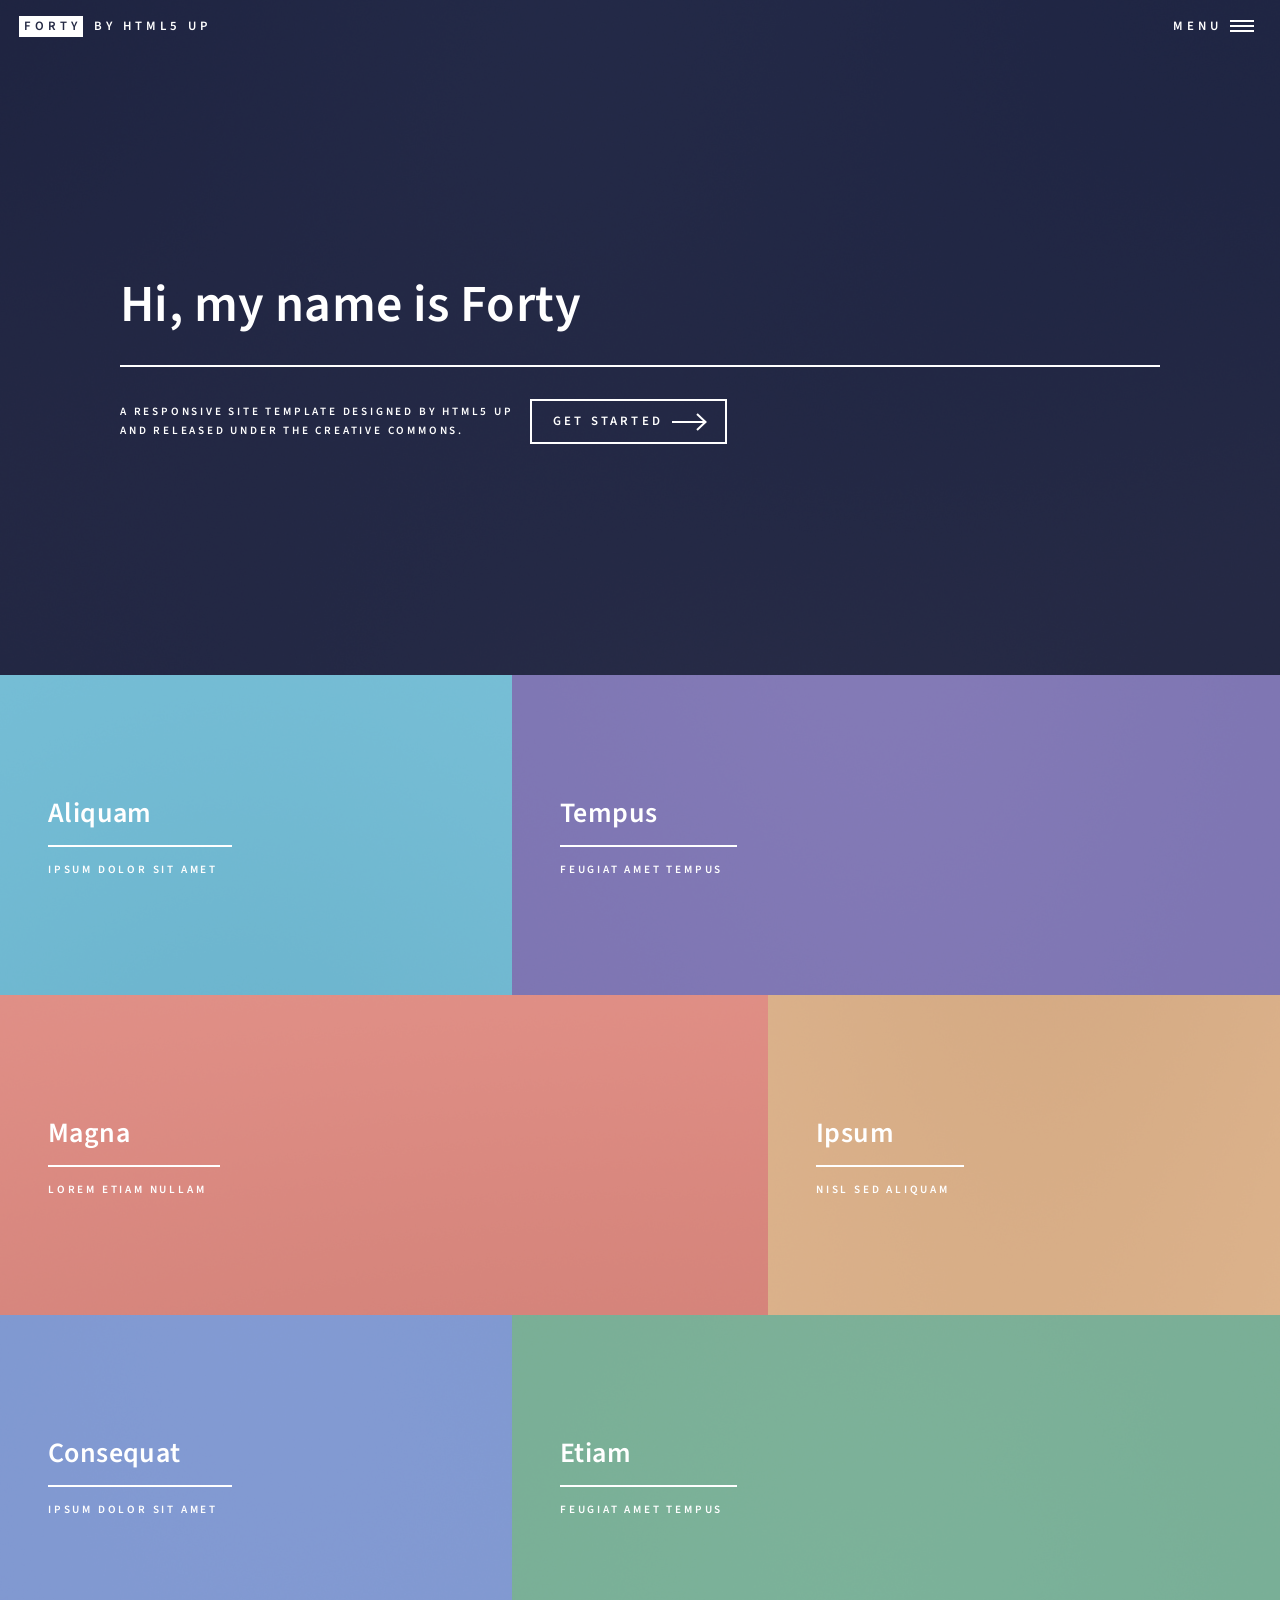
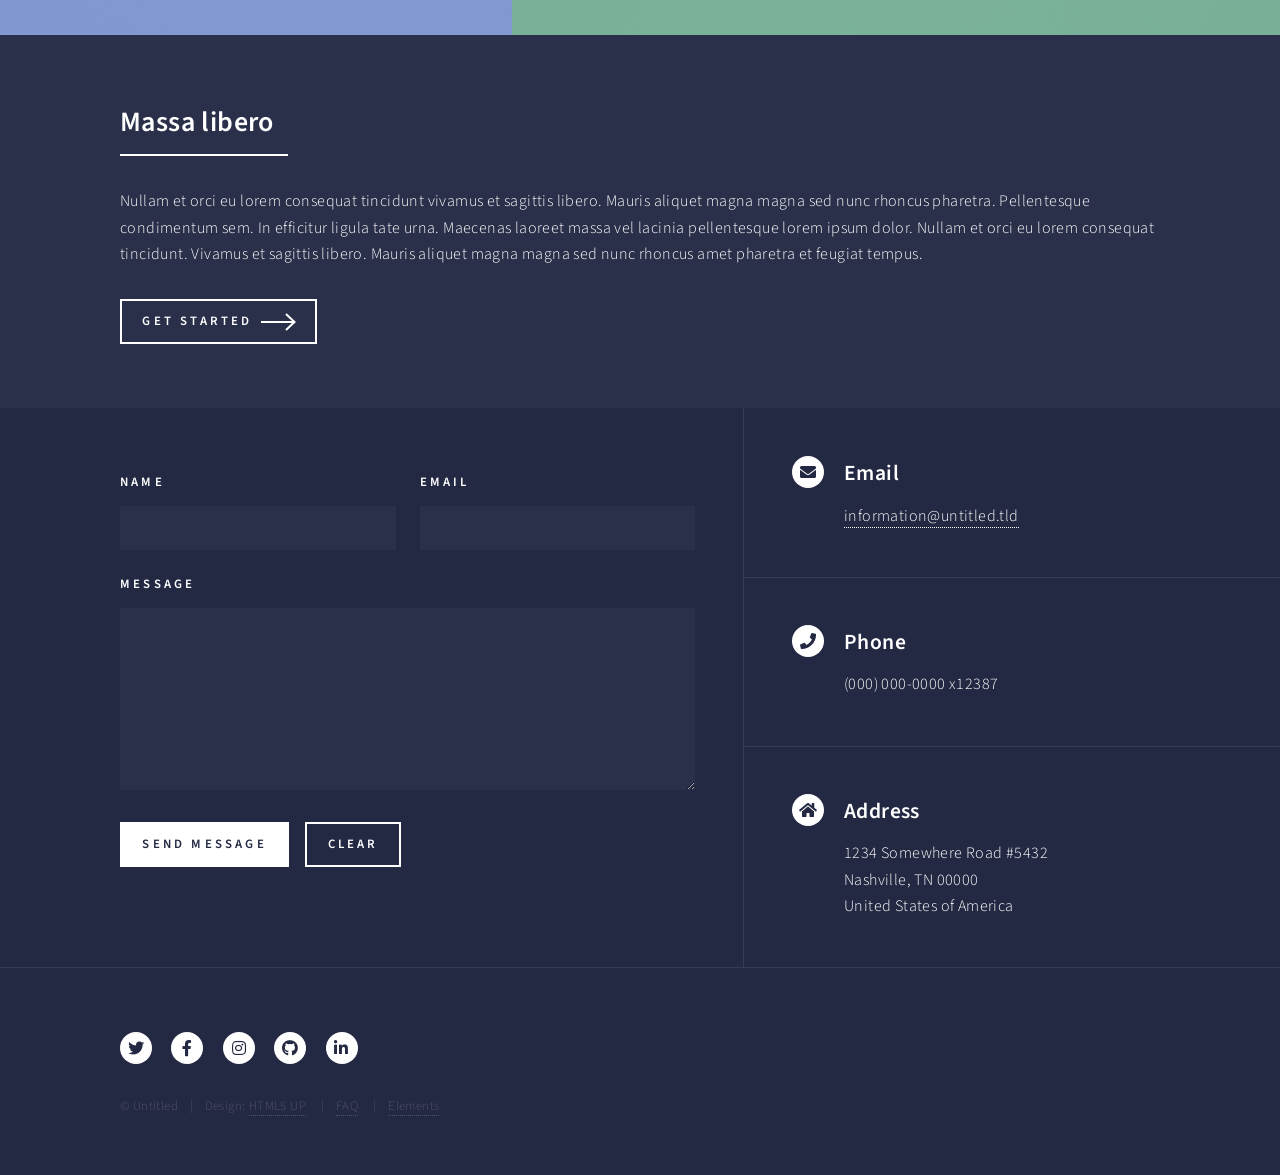
==== commit 501051a4: "updated ui by creating a base for comment analysis" ====
--- a/templates/index.html
+++ b/templates/index.html
@@ -9,8 +9,8 @@
 		<title>Forty by HTML5 UP</title>
 		<meta charset="utf-8" />
 		<meta name="viewport" content="width=device-width, initial-scale=1, user-scalable=no" />
-		<link rel="stylesheet" href="../static/css/main.css" />
-		<noscript><link rel="stylesheet" href="../static/css/noscript.css" /></noscript>
+		<link rel="stylesheet" href="../static/assets/css/main.css" />
+		<noscript><link rel="stylesheet" href="../static/assets/css/noscript.css" /></noscript>
 	</head>
 	<body class="is-preload">
 
@@ -29,14 +29,13 @@
 					<nav id="menu">
 						<ul class="links">
 							<li><a href="/" class="link">Home</a></li>
-							<li><a href="/landing" class="link">Landing</a></li>
-
-							<li><a href="/generic" class="link">Generic</a></li>
-							<li><a href="/elements" class="link">Elements</a></li>
+							<li><a href="/explorer" class="link">Explorer</a></li>
+							<li><a href="/advanced-analysis" class="link">Advanced Analysis</a></li>
+							<li><a href="/extractor" class="link">Extractor</a></li>
 						</ul>
 						<ul class="actions stacked">
-							<li><a href="#" class="button primary fit">Get Started</a></li>
-							<li><a href="#" class="button fit">Log In</a></li>
+							<li><a href="/signup" class="button primary fit">Get Started</a></li>
+							<li><a href="/login" class="button fit">Log In</a></li>
 						</ul>
 					</nav>
 				<!-- Banner -->
@@ -63,55 +62,55 @@
 							<section id="one" class="tiles">
 								<article>
 									<span class="image">
-										<img src="../static/images/pic01.jpg" alt="" />
-									</span>
-									<header class="major">
-										<h3><a href="/landing" class="link">Aliquam</a></h3>
+										<img src="../static/assets/images/pic01.jpg" alt="" />
+									</span>
+									<header class="major">
+										<h3><a href="/explorer" class="link">Aliquam</a></h3>
 										<p>Ipsum dolor sit amet</p>
 									</header>
 								</article>
 								<article>
 									<span class="image">
-										<img src="../static/images/pic02.jpg" alt="" />
-									</span>
-									<header class="major">
-										<h3><a href="/landing" class="link">Tempus</a></h3>
+										<img src="../static/assets/images/pic02.jpg" alt="" />
+									</span>
+									<header class="major">
+										<h3><a href="/explorer" class="link">Tempus</a></h3>
 										<p>feugiat amet tempus</p>
 									</header>
 								</article>
 								<article>
 									<span class="image">
-										<img src="../static/images/pic03.jpg" alt="" />
-									</span>
-									<header class="major">
-										<h3><a href="/landing" class="link">Magna</a></h3>
+										<img src="../static/assets/images/pic03.jpg" alt="" />
+									</span>
+									<header class="major">
+										<h3><a href="/explorer" class="link">Magna</a></h3>
 										<p>Lorem etiam nullam</p>
 									</header>
 								</article>
 								<article>
 									<span class="image">
-										<img src="../static/images/pic04.jpg" alt="" />
-									</span>
-									<header class="major">
-										<h3><a href="/landing" class="link">Ipsum</a></h3>
+										<img src="../static/assets/images/pic04.jpg" alt="" />
+									</span>
+									<header class="major">
+										<h3><a href="/explorer" class="link">Ipsum</a></h3>
 										<p>Nisl sed aliquam</p>
 									</header>
 								</article>
 								<article>
 									<span class="image">
-										<img src="../static/images/pic05.jpg" alt="" />
-									</span>
-									<header class="major">
-										<h3><a href="/landing" class="link">Consequat</a></h3>
+										<img src="../static/assets/images/pic05.jpg" alt="" />
+									</span>
+									<header class="major">
+										<h3><a href="/explorer" class="link">Consequat</a></h3>
 										<p>Ipsum dolor sit amet</p>
 									</header>
 								</article>
 								<article>
 									<span class="image">
-										<img src="../static/images/pic06.jpg" alt="" />
-									</span>
-									<header class="major">
-										<h3><a href="/landing" class="link">Etiam</a></h3>
+										<img src="../static/assets/images/pic06.jpg" alt="" />
+									</span>
+									<header class="major">
+										<h3><a href="/explorer" class="link">Etiam</a></h3>
 										<p>Feugiat amet tempus</p>
 									</header>
 								</article>
@@ -125,7 +124,7 @@
 									</header>
 									<p>Nullam et orci eu lorem consequat tincidunt vivamus et sagittis libero. Mauris aliquet magna magna sed nunc rhoncus pharetra. Pellentesque condimentum sem. In efficitur ligula tate urna. Maecenas laoreet massa vel lacinia pellentesque lorem ipsum dolor. Nullam et orci eu lorem consequat tincidunt. Vivamus et sagittis libero. Mauris aliquet magna magna sed nunc rhoncus amet pharetra et feugiat tempus.</p>
 									<ul class="actions">
-										<li><a href="/landing" class="button next">Get Started</a></li>
+										<li><a href="/explorer" class="button next">Get Started</a></li>
 									</ul>
 								</div>
 							</section>
@@ -197,6 +196,8 @@
 							</ul>
 							<ul class="copyright">
 								<li>&copy; Untitled</li><li>Design: <a href="https://html5up.net">HTML5 UP</a></li>
+								<li><a href="/faq">FAQ</a></li>
+								<li><a href="/elements">Elements</a></li>
 							</ul>
 						</div>
 					</footer>
@@ -212,4 +213,4 @@
 			<script src=".././static/assets/js/util.js"></script>
 			<script src=".././static/assets/js/main.js"></script>
 	</body>
-</html>+</html>
--- a/static/assets/css/main.css
+++ b/static/assets/css/main.css
@@ -0,0 +1,3952 @@
+@import url(fontawesome-all.min.css);
+@import url("https://fonts.googleapis.com/css?family=Source+Sans+Pro:300,300italic,600,600italic");
+
+/*
+	Forty by HTML5 UP
+	html5up.net | @ajlkn
+	Free for personal and commercial use under the CCA 3.0 license (html5up.net/license)
+*/
+
+html, body, div, span, applet, object,
+iframe, h1, h2, h3, h4, h5, h6, p, blockquote,
+pre, a, abbr, acronym, address, big, cite,
+code, del, dfn, em, img, ins, kbd, q, s, samp,
+small, strike, strong, sub, sup, tt, var, b,
+u, i, center, dl, dt, dd, ol, ul, li, fieldset,
+form, label, legend, table, caption, tbody,
+tfoot, thead, tr, th, td, article, aside,
+canvas, details, embed, figure, figcaption,
+footer, header, hgroup, menu, nav, output, ruby,
+section, summary, time, mark, audio, video {
+	margin: 0;
+	padding: 0;
+	border: 0;
+	font-size: 100%;
+	font: inherit;
+	vertical-align: baseline;}
+
+article, aside, details, figcaption, figure,
+footer, header, hgroup, menu, nav, section {
+	display: block;}
+
+body {
+	line-height: 1;
+}
+
+ol, ul {
+	list-style: none;
+}
+
+blockquote, q {
+	quotes: none;
+}
+
+	blockquote:before, blockquote:after, q:before, q:after {
+		content: '';
+		content: none;
+	}
+
+table {
+	border-collapse: collapse;
+	border-spacing: 0;
+}
+
+body {
+	-webkit-text-size-adjust: none;
+}
+
+mark {
+	background-color: transparent;
+	color: inherit;
+}
+
+input::-moz-focus-inner {
+	border: 0;
+	padding: 0;
+}
+
+input, select, textarea {
+	-moz-appearance: none;
+	-webkit-appearance: none;
+	-ms-appearance: none;
+	appearance: none;
+}
+
+/* Basic */
+
+	@-ms-viewport {
+		width: device-width;
+	}
+
+	body {
+		-ms-overflow-style: scrollbar;
+	}
+
+	@media screen and (max-width: 480px) {
+
+		html, body {
+			min-width: 320px;
+		}
+
+	}
+
+	html {
+		box-sizing: border-box;
+	}
+
+	*, *:before, *:after {
+		box-sizing: inherit;
+	}
+
+	body {
+		background: #242943;
+	}
+
+		body.is-preload *, body.is-preload *:before, body.is-preload *:after {
+			-moz-animation: none !important;
+			-webkit-animation: none !important;
+			-ms-animation: none !important;
+			animation: none !important;
+			-moz-transition: none !important;
+			-webkit-transition: none !important;
+			-ms-transition: none !important;
+			transition: none !important;
+		}
+
+/* Type */
+
+	body, input, select, textarea {
+		color: #ffffff;
+		font-family: "Source Sans Pro", Helvetica, sans-serif;
+		font-size: 17pt;
+		font-weight: 300;
+		letter-spacing: 0.025em;
+		line-height: 1.65;
+	}
+
+		@media screen and (max-width: 1680px) {
+
+			body, input, select, textarea {
+				font-size: 14pt;
+			}
+
+		}
+
+		@media screen and (max-width: 1280px) {
+
+			body, input, select, textarea {
+				font-size: 12pt;
+			}
+
+		}
+
+		@media screen and (max-width: 360px) {
+
+			body, input, select, textarea {
+				font-size: 11pt;
+			}
+
+		}
+
+	a {
+		-moz-transition: color 0.2s ease-in-out, border-bottom-color 0.2s ease-in-out;
+		-webkit-transition: color 0.2s ease-in-out, border-bottom-color 0.2s ease-in-out;
+		-ms-transition: color 0.2s ease-in-out, border-bottom-color 0.2s ease-in-out;
+		transition: color 0.2s ease-in-out, border-bottom-color 0.2s ease-in-out;
+		border-bottom: dotted 1px;
+		color: inherit;
+		text-decoration: none;
+	}
+
+		a:hover {
+			border-bottom-color: transparent;
+			color: #9bf1ff !important;
+		}
+
+		a:active {
+			color: #53e3fb !important;
+		}
+
+	strong, b {
+		color: #ffffff;
+		font-weight: 600;
+	}
+
+	em, i {
+		font-style: italic;
+	}
+
+	p {
+		margin: 0 0 2em 0;
+	}
+
+	h1, h2, h3, h4, h5, h6 {
+		color: #ffffff;
+		font-weight: 600;
+		line-height: 1.65;
+		margin: 0 0 1em 0;
+	}
+
+		h1 a, h2 a, h3 a, h4 a, h5 a, h6 a {
+			color: inherit;
+			border-bottom: 0;
+		}
+
+	h1 {
+		font-size: 2.5em;
+	}
+
+	h2 {
+		font-size: 1.75em;
+	}
+
+	h3 {
+		font-size: 1.35em;
+	}
+
+	h4 {
+		font-size: 1.1em;
+	}
+
+	h5 {
+		font-size: 0.9em;
+	}
+
+	h6 {
+		font-size: 0.7em;
+	}
+
+	@media screen and (max-width: 736px) {
+
+		h1 {
+			font-size: 2em;
+		}
+
+		h2 {
+			font-size: 1.5em;
+		}
+
+		h3 {
+			font-size: 1.25em;
+		}
+
+	}
+
+	sub {
+		font-size: 0.8em;
+		position: relative;
+		top: 0.5em;
+	}
+
+	sup {
+		font-size: 0.8em;
+		position: relative;
+		top: -0.5em;
+	}
+
+	blockquote {
+		border-left: solid 4px rgba(212, 212, 255, 0.1);
+		font-style: italic;
+		margin: 0 0 2em 0;
+		padding: 0.5em 0 0.5em 2em;
+	}
+
+	code {
+		background: rgba(212, 212, 255, 0.035);
+		font-family: "Courier New", monospace;
+		font-size: 0.9em;
+		margin: 0 0.25em;
+		padding: 0.25em 0.65em;
+	}
+
+	pre {
+		-webkit-overflow-scrolling: touch;
+		font-family: "Courier New", monospace;
+		font-size: 0.9em;
+		margin: 0 0 2em 0;
+	}
+
+		pre code {
+			display: block;
+			line-height: 1.75;
+			padding: 1em 1.5em;
+			overflow-x: auto;
+		}
+
+	hr {
+		border: 0;
+		border-bottom: solid 1px rgba(212, 212, 255, 0.1);
+		margin: 2em 0;
+	}
+
+		hr.major {
+			margin: 3em 0;
+		}
+
+	.align-left {
+		text-align: left;
+	}
+
+	.align-center {
+		text-align: center;
+	}
+
+	.align-right {
+		text-align: right;
+	}
+
+/* Row */
+
+	.row {
+		display: flex;
+		flex-wrap: wrap;
+		box-sizing: border-box;
+		align-items: stretch;
+	}
+
+		.row > * {
+			box-sizing: border-box;
+		}
+
+		.row.gtr-uniform > * > :last-child {
+			margin-bottom: 0;
+		}
+
+		.row.aln-left {
+			justify-content: flex-start;
+		}
+
+		.row.aln-center {
+			justify-content: center;
+		}
+
+		.row.aln-right {
+			justify-content: flex-end;
+		}
+
+		.row.aln-top {
+			align-items: flex-start;
+		}
+
+		.row.aln-middle {
+			align-items: center;
+		}
+
+		.row.aln-bottom {
+			align-items: flex-end;
+		}
+
+		.row > .imp {
+			order: -1;
+		}
+
+		.row > .col-1 {
+			width: 8.33333%;
+		}
+
+		.row > .off-1 {
+			margin-left: 8.33333%;
+		}
+
+		.row > .col-2 {
+			width: 16.66667%;
+		}
+
+		.row > .off-2 {
+			margin-left: 16.66667%;
+		}
+
+		.row > .col-3 {
+			width: 25%;
+		}
+
+		.row > .off-3 {
+			margin-left: 25%;
+		}
+
+		.row > .col-4 {
+			width: 33.33333%;
+		}
+
+		.row > .off-4 {
+			margin-left: 33.33333%;
+		}
+
+		.row > .col-5 {
+			width: 41.66667%;
+		}
+
+		.row > .off-5 {
+			margin-left: 41.66667%;
+		}
+
+		.row > .col-6 {
+			width: 50%;
+		}
+
+		.row > .off-6 {
+			margin-left: 50%;
+		}
+
+		.row > .col-7 {
+			width: 58.33333%;
+		}
+
+		.row > .off-7 {
+			margin-left: 58.33333%;
+		}
+
+		.row > .col-8 {
+			width: 66.66667%;
+		}
+
+		.row > .off-8 {
+			margin-left: 66.66667%;
+		}
+
+		.row > .col-9 {
+			width: 75%;
+		}
+
+		.row > .off-9 {
+			margin-left: 75%;
+		}
+
+		.row > .col-10 {
+			width: 83.33333%;
+		}
+
+		.row > .off-10 {
+			margin-left: 83.33333%;
+		}
+
+		.row > .col-11 {
+			width: 91.66667%;
+		}
+
+		.row > .off-11 {
+			margin-left: 91.66667%;
+		}
+
+		.row > .col-12 {
+			width: 100%;
+		}
+
+		.row > .off-12 {
+			margin-left: 100%;
+		}
+
+		.row.gtr-0 {
+			margin-top: 0;
+			margin-left: 0em;
+		}
+
+			.row.gtr-0 > * {
+				padding: 0 0 0 0em;
+			}
+
+			.row.gtr-0.gtr-uniform {
+				margin-top: 0em;
+			}
+
+				.row.gtr-0.gtr-uniform > * {
+					padding-top: 0em;
+				}
+
+		.row.gtr-25 {
+			margin-top: 0;
+			margin-left: -0.5em;
+		}
+
+			.row.gtr-25 > * {
+				padding: 0 0 0 0.5em;
+			}
+
+			.row.gtr-25.gtr-uniform {
+				margin-top: -0.5em;
+			}
+
+				.row.gtr-25.gtr-uniform > * {
+					padding-top: 0.5em;
+				}
+
+		.row.gtr-50 {
+			margin-top: 0;
+			margin-left: -1em;
+		}
+
+			.row.gtr-50 > * {
+				padding: 0 0 0 1em;
+			}
+
+			.row.gtr-50.gtr-uniform {
+				margin-top: -1em;
+			}
+
+				.row.gtr-50.gtr-uniform > * {
+					padding-top: 1em;
+				}
+
+		.row {
+			margin-top: 0;
+			margin-left: -2em;
+		}
+
+			.row > * {
+				padding: 0 0 0 2em;
+			}
+
+			.row.gtr-uniform {
+				margin-top: -2em;
+			}
+
+				.row.gtr-uniform > * {
+					padding-top: 2em;
+				}
+
+		.row.gtr-150 {
+			margin-top: 0;
+			margin-left: -3em;
+		}
+
+			.row.gtr-150 > * {
+				padding: 0 0 0 3em;
+			}
+
+			.row.gtr-150.gtr-uniform {
+				margin-top: -3em;
+			}
+
+				.row.gtr-150.gtr-uniform > * {
+					padding-top: 3em;
+				}
+
+		.row.gtr-200 {
+			margin-top: 0;
+			margin-left: -4em;
+		}
+
+			.row.gtr-200 > * {
+				padding: 0 0 0 4em;
+			}
+
+			.row.gtr-200.gtr-uniform {
+				margin-top: -4em;
+			}
+
+				.row.gtr-200.gtr-uniform > * {
+					padding-top: 4em;
+				}
+
+		@media screen and (max-width: 1680px) {
+
+			.row {
+				display: flex;
+				flex-wrap: wrap;
+				box-sizing: border-box;
+				align-items: stretch;
+			}
+
+				.row > * {
+					box-sizing: border-box;
+				}
+
+				.row.gtr-uniform > * > :last-child {
+					margin-bottom: 0;
+				}
+
+				.row.aln-left {
+					justify-content: flex-start;
+				}
+
+				.row.aln-center {
+					justify-content: center;
+				}
+
+				.row.aln-right {
+					justify-content: flex-end;
+				}
+
+				.row.aln-top {
+					align-items: flex-start;
+				}
+
+				.row.aln-middle {
+					align-items: center;
+				}
+
+				.row.aln-bottom {
+					align-items: flex-end;
+				}
+
+				.row > .imp-xlarge {
+					order: -1;
+				}
+
+				.row > .col-1-xlarge {
+					width: 8.33333%;
+				}
+
+				.row > .off-1-xlarge {
+					margin-left: 8.33333%;
+				}
+
+				.row > .col-2-xlarge {
+					width: 16.66667%;
+				}
+
+				.row > .off-2-xlarge {
+					margin-left: 16.66667%;
+				}
+
+				.row > .col-3-xlarge {
+					width: 25%;
+				}
+
+				.row > .off-3-xlarge {
+					margin-left: 25%;
+				}
+
+				.row > .col-4-xlarge {
+					width: 33.33333%;
+				}
+
+				.row > .off-4-xlarge {
+					margin-left: 33.33333%;
+				}
+
+				.row > .col-5-xlarge {
+					width: 41.66667%;
+				}
+
+				.row > .off-5-xlarge {
+					margin-left: 41.66667%;
+				}
+
+				.row > .col-6-xlarge {
+					width: 50%;
+				}
+
+				.row > .off-6-xlarge {
+					margin-left: 50%;
+				}
+
+				.row > .col-7-xlarge {
+					width: 58.33333%;
+				}
+
+				.row > .off-7-xlarge {
+					margin-left: 58.33333%;
+				}
+
+				.row > .col-8-xlarge {
+					width: 66.66667%;
+				}
+
+				.row > .off-8-xlarge {
+					margin-left: 66.66667%;
+				}
+
+				.row > .col-9-xlarge {
+					width: 75%;
+				}
+
+				.row > .off-9-xlarge {
+					margin-left: 75%;
+				}
+
+				.row > .col-10-xlarge {
+					width: 83.33333%;
+				}
+
+				.row > .off-10-xlarge {
+					margin-left: 83.33333%;
+				}
+
+				.row > .col-11-xlarge {
+					width: 91.66667%;
+				}
+
+				.row > .off-11-xlarge {
+					margin-left: 91.66667%;
+				}
+
+				.row > .col-12-xlarge {
+					width: 100%;
+				}
+
+				.row > .off-12-xlarge {
+					margin-left: 100%;
+				}
+
+				.row.gtr-0 {
+					margin-top: 0;
+					margin-left: 0em;
+				}
+
+					.row.gtr-0 > * {
+						padding: 0 0 0 0em;
+					}
+
+					.row.gtr-0.gtr-uniform {
+						margin-top: 0em;
+					}
+
+						.row.gtr-0.gtr-uniform > * {
+							padding-top: 0em;
+						}
+
+				.row.gtr-25 {
+					margin-top: 0;
+					margin-left: -0.5em;
+				}
+
+					.row.gtr-25 > * {
+						padding: 0 0 0 0.5em;
+					}
+
+					.row.gtr-25.gtr-uniform {
+						margin-top: -0.5em;
+					}
+
+						.row.gtr-25.gtr-uniform > * {
+							padding-top: 0.5em;
+						}
+
+				.row.gtr-50 {
+					margin-top: 0;
+					margin-left: -1em;
+				}
+
+					.row.gtr-50 > * {
+						padding: 0 0 0 1em;
+					}
+
+					.row.gtr-50.gtr-uniform {
+						margin-top: -1em;
+					}
+
+						.row.gtr-50.gtr-uniform > * {
+							padding-top: 1em;
+						}
+
+				.row {
+					margin-top: 0;
+					margin-left: -2em;
+				}
+
+					.row > * {
+						padding: 0 0 0 2em;
+					}
+
+					.row.gtr-uniform {
+						margin-top: -2em;
+					}
+
+						.row.gtr-uniform > * {
+							padding-top: 2em;
+						}
+
+				.row.gtr-150 {
+					margin-top: 0;
+					margin-left: -3em;
+				}
+
+					.row.gtr-150 > * {
+						padding: 0 0 0 3em;
+					}
+
+					.row.gtr-150.gtr-uniform {
+						margin-top: -3em;
+					}
+
+						.row.gtr-150.gtr-uniform > * {
+							padding-top: 3em;
+						}
+
+				.row.gtr-200 {
+					margin-top: 0;
+					margin-left: -4em;
+				}
+
+					.row.gtr-200 > * {
+						padding: 0 0 0 4em;
+					}
+
+					.row.gtr-200.gtr-uniform {
+						margin-top: -4em;
+					}
+
+						.row.gtr-200.gtr-uniform > * {
+							padding-top: 4em;
+						}
+
+		}
+
+		@media screen and (max-width: 1280px) {
+
+			.row {
+				display: flex;
+				flex-wrap: wrap;
+				box-sizing: border-box;
+				align-items: stretch;
+			}
+
+				.row > * {
+					box-sizing: border-box;
+				}
+
+				.row.gtr-uniform > * > :last-child {
+					margin-bottom: 0;
+				}
+
+				.row.aln-left {
+					justify-content: flex-start;
+				}
+
+				.row.aln-center {
+					justify-content: center;
+				}
+
+				.row.aln-right {
+					justify-content: flex-end;
+				}
+
+				.row.aln-top {
+					align-items: flex-start;
+				}
+
+				.row.aln-middle {
+					align-items: center;
+				}
+
+				.row.aln-bottom {
+					align-items: flex-end;
+				}
+
+				.row > .imp-large {
+					order: -1;
+				}
+
+				.row > .col-1-large {
+					width: 8.33333%;
+				}
+
+				.row > .off-1-large {
+					margin-left: 8.33333%;
+				}
+
+				.row > .col-2-large {
+					width: 16.66667%;
+				}
+
+				.row > .off-2-large {
+					margin-left: 16.66667%;
+				}
+
+				.row > .col-3-large {
+					width: 25%;
+				}
+
+				.row > .off-3-large {
+					margin-left: 25%;
+				}
+
+				.row > .col-4-large {
+					width: 33.33333%;
+				}
+
+				.row > .off-4-large {
+					margin-left: 33.33333%;
+				}
+
+				.row > .col-5-large {
+					width: 41.66667%;
+				}
+
+				.row > .off-5-large {
+					margin-left: 41.66667%;
+				}
+
+				.row > .col-6-large {
+					width: 50%;
+				}
+
+				.row > .off-6-large {
+					margin-left: 50%;
+				}
+
+				.row > .col-7-large {
+					width: 58.33333%;
+				}
+
+				.row > .off-7-large {
+					margin-left: 58.33333%;
+				}
+
+				.row > .col-8-large {
+					width: 66.66667%;
+				}
+
+				.row > .off-8-large {
+					margin-left: 66.66667%;
+				}
+
+				.row > .col-9-large {
+					width: 75%;
+				}
+
+				.row > .off-9-large {
+					margin-left: 75%;
+				}
+
+				.row > .col-10-large {
+					width: 83.33333%;
+				}
+
+				.row > .off-10-large {
+					margin-left: 83.33333%;
+				}
+
+				.row > .col-11-large {
+					width: 91.66667%;
+				}
+
+				.row > .off-11-large {
+					margin-left: 91.66667%;
+				}
+
+				.row > .col-12-large {
+					width: 100%;
+				}
+
+				.row > .off-12-large {
+					margin-left: 100%;
+				}
+
+				.row.gtr-0 {
+					margin-top: 0;
+					margin-left: 0em;
+				}
+
+					.row.gtr-0 > * {
+						padding: 0 0 0 0em;
+					}
+
+					.row.gtr-0.gtr-uniform {
+						margin-top: 0em;
+					}
+
+						.row.gtr-0.gtr-uniform > * {
+							padding-top: 0em;
+						}
+
+				.row.gtr-25 {
+					margin-top: 0;
+					margin-left: -0.375em;
+				}
+
+					.row.gtr-25 > * {
+						padding: 0 0 0 0.375em;
+					}
+
+					.row.gtr-25.gtr-uniform {
+						margin-top: -0.375em;
+					}
+
+						.row.gtr-25.gtr-uniform > * {
+							padding-top: 0.375em;
+						}
+
+				.row.gtr-50 {
+					margin-top: 0;
+					margin-left: -0.75em;
+				}
+
+					.row.gtr-50 > * {
+						padding: 0 0 0 0.75em;
+					}
+
+					.row.gtr-50.gtr-uniform {
+						margin-top: -0.75em;
+					}
+
+						.row.gtr-50.gtr-uniform > * {
+							padding-top: 0.75em;
+						}
+
+				.row {
+					margin-top: 0;
+					margin-left: -1.5em;
+				}
+
+					.row > * {
+						padding: 0 0 0 1.5em;
+					}
+
+					.row.gtr-uniform {
+						margin-top: -1.5em;
+					}
+
+						.row.gtr-uniform > * {
+							padding-top: 1.5em;
+						}
+
+				.row.gtr-150 {
+					margin-top: 0;
+					margin-left: -2.25em;
+				}
+
+					.row.gtr-150 > * {
+						padding: 0 0 0 2.25em;
+					}
+
+					.row.gtr-150.gtr-uniform {
+						margin-top: -2.25em;
+					}
+
+						.row.gtr-150.gtr-uniform > * {
+							padding-top: 2.25em;
+						}
+
+				.row.gtr-200 {
+					margin-top: 0;
+					margin-left: -3em;
+				}
+
+					.row.gtr-200 > * {
+						padding: 0 0 0 3em;
+					}
+
+					.row.gtr-200.gtr-uniform {
+						margin-top: -3em;
+					}
+
+						.row.gtr-200.gtr-uniform > * {
+							padding-top: 3em;
+						}
+
+		}
+
+		@media screen and (max-width: 980px) {
+
+			.row {
+				display: flex;
+				flex-wrap: wrap;
+				box-sizing: border-box;
+				align-items: stretch;
+			}
+
+				.row > * {
+					box-sizing: border-box;
+				}
+
+				.row.gtr-uniform > * > :last-child {
+					margin-bottom: 0;
+				}
+
+				.row.aln-left {
+					justify-content: flex-start;
+				}
+
+				.row.aln-center {
+					justify-content: center;
+				}
+
+				.row.aln-right {
+					justify-content: flex-end;
+				}
+
+				.row.aln-top {
+					align-items: flex-start;
+				}
+
+				.row.aln-middle {
+					align-items: center;
+				}
+
+				.row.aln-bottom {
+					align-items: flex-end;
+				}
+
+				.row > .imp-medium {
+					order: -1;
+				}
+
+				.row > .col-1-medium {
+					width: 8.33333%;
+				}
+
+				.row > .off-1-medium {
+					margin-left: 8.33333%;
+				}
+
+				.row > .col-2-medium {
+					width: 16.66667%;
+				}
+
+				.row > .off-2-medium {
+					margin-left: 16.66667%;
+				}
+
+				.row > .col-3-medium {
+					width: 25%;
+				}
+
+				.row > .off-3-medium {
+					margin-left: 25%;
+				}
+
+				.row > .col-4-medium {
+					width: 33.33333%;
+				}
+
+				.row > .off-4-medium {
+					margin-left: 33.33333%;
+				}
+
+				.row > .col-5-medium {
+					width: 41.66667%;
+				}
+
+				.row > .off-5-medium {
+					margin-left: 41.66667%;
+				}
+
+				.row > .col-6-medium {
+					width: 50%;
+				}
+
+				.row > .off-6-medium {
+					margin-left: 50%;
+				}
+
+				.row > .col-7-medium {
+					width: 58.33333%;
+				}
+
+				.row > .off-7-medium {
+					margin-left: 58.33333%;
+				}
+
+				.row > .col-8-medium {
+					width: 66.66667%;
+				}
+
+				.row > .off-8-medium {
+					margin-left: 66.66667%;
+				}
+
+				.row > .col-9-medium {
+					width: 75%;
+				}
+
+				.row > .off-9-medium {
+					margin-left: 75%;
+				}
+
+				.row > .col-10-medium {
+					width: 83.33333%;
+				}
+
+				.row > .off-10-medium {
+					margin-left: 83.33333%;
+				}
+
+				.row > .col-11-medium {
+					width: 91.66667%;
+				}
+
+				.row > .off-11-medium {
+					margin-left: 91.66667%;
+				}
+
+				.row > .col-12-medium {
+					width: 100%;
+				}
+
+				.row > .off-12-medium {
+					margin-left: 100%;
+				}
+
+				.row.gtr-0 {
+					margin-top: 0;
+					margin-left: 0em;
+				}
+
+					.row.gtr-0 > * {
+						padding: 0 0 0 0em;
+					}
+
+					.row.gtr-0.gtr-uniform {
+						margin-top: 0em;
+					}
+
+						.row.gtr-0.gtr-uniform > * {
+							padding-top: 0em;
+						}
+
+				.row.gtr-25 {
+					margin-top: 0;
+					margin-left: -0.375em;
+				}
+
+					.row.gtr-25 > * {
+						padding: 0 0 0 0.375em;
+					}
+
+					.row.gtr-25.gtr-uniform {
+						margin-top: -0.375em;
+					}
+
+						.row.gtr-25.gtr-uniform > * {
+							padding-top: 0.375em;
+						}
+
+				.row.gtr-50 {
+					margin-top: 0;
+					margin-left: -0.75em;
+				}
+
+					.row.gtr-50 > * {
+						padding: 0 0 0 0.75em;
+					}
+
+					.row.gtr-50.gtr-uniform {
+						margin-top: -0.75em;
+					}
+
+						.row.gtr-50.gtr-uniform > * {
+							padding-top: 0.75em;
+						}
+
+				.row {
+					margin-top: 0;
+					margin-left: -1.5em;
+				}
+
+					.row > * {
+						padding: 0 0 0 1.5em;
+					}
+
+					.row.gtr-uniform {
+						margin-top: -1.5em;
+					}
+
+						.row.gtr-uniform > * {
+							padding-top: 1.5em;
+						}
+
+				.row.gtr-150 {
+					margin-top: 0;
+					margin-left: -2.25em;
+				}
+
+					.row.gtr-150 > * {
+						padding: 0 0 0 2.25em;
+					}
+
+					.row.gtr-150.gtr-uniform {
+						margin-top: -2.25em;
+					}
+
+						.row.gtr-150.gtr-uniform > * {
+							padding-top: 2.25em;
+						}
+
+				.row.gtr-200 {
+					margin-top: 0;
+					margin-left: -3em;
+				}
+
+					.row.gtr-200 > * {
+						padding: 0 0 0 3em;
+					}
+
+					.row.gtr-200.gtr-uniform {
+						margin-top: -3em;
+					}
+
+						.row.gtr-200.gtr-uniform > * {
+							padding-top: 3em;
+						}
+
+		}
+
+		@media screen and (max-width: 736px) {
+
+			.row {
+				display: flex;
+				flex-wrap: wrap;
+				box-sizing: border-box;
+				align-items: stretch;
+			}
+
+				.row > * {
+					box-sizing: border-box;
+				}
+
+				.row.gtr-uniform > * > :last-child {
+					margin-bottom: 0;
+				}
+
+				.row.aln-left {
+					justify-content: flex-start;
+				}
+
+				.row.aln-center {
+					justify-content: center;
+				}
+
+				.row.aln-right {
+					justify-content: flex-end;
+				}
+
+				.row.aln-top {
+					align-items: flex-start;
+				}
+
+				.row.aln-middle {
+					align-items: center;
+				}
+
+				.row.aln-bottom {
+					align-items: flex-end;
+				}
+
+				.row > .imp-small {
+					order: -1;
+				}
+
+				.row > .col-1-small {
+					width: 8.33333%;
+				}
+
+				.row > .off-1-small {
+					margin-left: 8.33333%;
+				}
+
+				.row > .col-2-small {
+					width: 16.66667%;
+				}
+
+				.row > .off-2-small {
+					margin-left: 16.66667%;
+				}
+
+				.row > .col-3-small {
+					width: 25%;
+				}
+
+				.row > .off-3-small {
+					margin-left: 25%;
+				}
+
+				.row > .col-4-small {
+					width: 33.33333%;
+				}
+
+				.row > .off-4-small {
+					margin-left: 33.33333%;
+				}
+
+				.row > .col-5-small {
+					width: 41.66667%;
+				}
+
+				.row > .off-5-small {
+					margin-left: 41.66667%;
+				}
+
+				.row > .col-6-small {
+					width: 50%;
+				}
+
+				.row > .off-6-small {
+					margin-left: 50%;
+				}
+
+				.row > .col-7-small {
+					width: 58.33333%;
+				}
+
+				.row > .off-7-small {
+					margin-left: 58.33333%;
+				}
+
+				.row > .col-8-small {
+					width: 66.66667%;
+				}
+
+				.row > .off-8-small {
+					margin-left: 66.66667%;
+				}
+
+				.row > .col-9-small {
+					width: 75%;
+				}
+
+				.row > .off-9-small {
+					margin-left: 75%;
+				}
+
+				.row > .col-10-small {
+					width: 83.33333%;
+				}
+
+				.row > .off-10-small {
+					margin-left: 83.33333%;
+				}
+
+				.row > .col-11-small {
+					width: 91.66667%;
+				}
+
+				.row > .off-11-small {
+					margin-left: 91.66667%;
+				}
+
+				.row > .col-12-small {
+					width: 100%;
+				}
+
+				.row > .off-12-small {
+					margin-left: 100%;
+				}
+
+				.row.gtr-0 {
+					margin-top: 0;
+					margin-left: 0em;
+				}
+
+					.row.gtr-0 > * {
+						padding: 0 0 0 0em;
+					}
+
+					.row.gtr-0.gtr-uniform {
+						margin-top: 0em;
+					}
+
+						.row.gtr-0.gtr-uniform > * {
+							padding-top: 0em;
+						}
+
+				.row.gtr-25 {
+					margin-top: 0;
+					margin-left: -0.3125em;
+				}
+
+					.row.gtr-25 > * {
+						padding: 0 0 0 0.3125em;
+					}
+
+					.row.gtr-25.gtr-uniform {
+						margin-top: -0.3125em;
+					}
+
+						.row.gtr-25.gtr-uniform > * {
+							padding-top: 0.3125em;
+						}
+
+				.row.gtr-50 {
+					margin-top: 0;
+					margin-left: -0.625em;
+				}
+
+					.row.gtr-50 > * {
+						padding: 0 0 0 0.625em;
+					}
+
+					.row.gtr-50.gtr-uniform {
+						margin-top: -0.625em;
+					}
+
+						.row.gtr-50.gtr-uniform > * {
+							padding-top: 0.625em;
+						}
+
+				.row {
+					margin-top: 0;
+					margin-left: -1.25em;
+				}
+
+					.row > * {
+						padding: 0 0 0 1.25em;
+					}
+
+					.row.gtr-uniform {
+						margin-top: -1.25em;
+					}
+
+						.row.gtr-uniform > * {
+							padding-top: 1.25em;
+						}
+
+				.row.gtr-150 {
+					margin-top: 0;
+					margin-left: -1.875em;
+				}
+
+					.row.gtr-150 > * {
+						padding: 0 0 0 1.875em;
+					}
+
+					.row.gtr-150.gtr-uniform {
+						margin-top: -1.875em;
+					}
+
+						.row.gtr-150.gtr-uniform > * {
+							padding-top: 1.875em;
+						}
+
+				.row.gtr-200 {
+					margin-top: 0;
+					margin-left: -2.5em;
+				}
+
+					.row.gtr-200 > * {
+						padding: 0 0 0 2.5em;
+					}
+
+					.row.gtr-200.gtr-uniform {
+						margin-top: -2.5em;
+					}
+
+						.row.gtr-200.gtr-uniform > * {
+							padding-top: 2.5em;
+						}
+
+		}
+
+		@media screen and (max-width: 480px) {
+
+			.row {
+				display: flex;
+				flex-wrap: wrap;
+				box-sizing: border-box;
+				align-items: stretch;
+			}
+
+				.row > * {
+					box-sizing: border-box;
+				}
+
+				.row.gtr-uniform > * > :last-child {
+					margin-bottom: 0;
+				}
+
+				.row.aln-left {
+					justify-content: flex-start;
+				}
+
+				.row.aln-center {
+					justify-content: center;
+				}
+
+				.row.aln-right {
+					justify-content: flex-end;
+				}
+
+				.row.aln-top {
+					align-items: flex-start;
+				}
+
+				.row.aln-middle {
+					align-items: center;
+				}
+
+				.row.aln-bottom {
+					align-items: flex-end;
+				}
+
+				.row > .imp-xsmall {
+					order: -1;
+				}
+
+				.row > .col-1-xsmall {
+					width: 8.33333%;
+				}
+
+				.row > .off-1-xsmall {
+					margin-left: 8.33333%;
+				}
+
+				.row > .col-2-xsmall {
+					width: 16.66667%;
+				}
+
+				.row > .off-2-xsmall {
+					margin-left: 16.66667%;
+				}
+
+				.row > .col-3-xsmall {
+					width: 25%;
+				}
+
+				.row > .off-3-xsmall {
+					margin-left: 25%;
+				}
+
+				.row > .col-4-xsmall {
+					width: 33.33333%;
+				}
+
+				.row > .off-4-xsmall {
+					margin-left: 33.33333%;
+				}
+
+				.row > .col-5-xsmall {
+					width: 41.66667%;
+				}
+
+				.row > .off-5-xsmall {
+					margin-left: 41.66667%;
+				}
+
+				.row > .col-6-xsmall {
+					width: 50%;
+				}
+
+				.row > .off-6-xsmall {
+					margin-left: 50%;
+				}
+
+				.row > .col-7-xsmall {
+					width: 58.33333%;
+				}
+
+				.row > .off-7-xsmall {
+					margin-left: 58.33333%;
+				}
+
+				.row > .col-8-xsmall {
+					width: 66.66667%;
+				}
+
+				.row > .off-8-xsmall {
+					margin-left: 66.66667%;
+				}
+
+				.row > .col-9-xsmall {
+					width: 75%;
+				}
+
+				.row > .off-9-xsmall {
+					margin-left: 75%;
+				}
+
+				.row > .col-10-xsmall {
+					width: 83.33333%;
+				}
+
+				.row > .off-10-xsmall {
+					margin-left: 83.33333%;
+				}
+
+				.row > .col-11-xsmall {
+					width: 91.66667%;
+				}
+
+				.row > .off-11-xsmall {
+					margin-left: 91.66667%;
+				}
+
+				.row > .col-12-xsmall {
+					width: 100%;
+				}
+
+				.row > .off-12-xsmall {
+					margin-left: 100%;
+				}
+
+				.row.gtr-0 {
+					margin-top: 0;
+					margin-left: 0em;
+				}
+
+					.row.gtr-0 > * {
+						padding: 0 0 0 0em;
+					}
+
+					.row.gtr-0.gtr-uniform {
+						margin-top: 0em;
+					}
+
+						.row.gtr-0.gtr-uniform > * {
+							padding-top: 0em;
+						}
+
+				.row.gtr-25 {
+					margin-top: 0;
+					margin-left: -0.3125em;
+				}
+
+					.row.gtr-25 > * {
+						padding: 0 0 0 0.3125em;
+					}
+
+					.row.gtr-25.gtr-uniform {
+						margin-top: -0.3125em;
+					}
+
+						.row.gtr-25.gtr-uniform > * {
+							padding-top: 0.3125em;
+						}
+
+				.row.gtr-50 {
+					margin-top: 0;
+					margin-left: -0.625em;
+				}
+
+					.row.gtr-50 > * {
+						padding: 0 0 0 0.625em;
+					}
+
+					.row.gtr-50.gtr-uniform {
+						margin-top: -0.625em;
+					}
+
+						.row.gtr-50.gtr-uniform > * {
+							padding-top: 0.625em;
+						}
+
+				.row {
+					margin-top: 0;
+					margin-left: -1.25em;
+				}
+
+					.row > * {
+						padding: 0 0 0 1.25em;
+					}
+
+					.row.gtr-uniform {
+						margin-top: -1.25em;
+					}
+
+						.row.gtr-uniform > * {
+							padding-top: 1.25em;
+						}
+
+				.row.gtr-150 {
+					margin-top: 0;
+					margin-left: -1.875em;
+				}
+
+					.row.gtr-150 > * {
+						padding: 0 0 0 1.875em;
+					}
+
+					.row.gtr-150.gtr-uniform {
+						margin-top: -1.875em;
+					}
+
+						.row.gtr-150.gtr-uniform > * {
+							padding-top: 1.875em;
+						}
+
+				.row.gtr-200 {
+					margin-top: 0;
+					margin-left: -2.5em;
+				}
+
+					.row.gtr-200 > * {
+						padding: 0 0 0 2.5em;
+					}
+
+					.row.gtr-200.gtr-uniform {
+						margin-top: -2.5em;
+					}
+
+						.row.gtr-200.gtr-uniform > * {
+							padding-top: 2.5em;
+						}
+
+		}
+
+/* Section/Article */
+
+	section.special, article.special {
+		text-align: center;
+	}
+
+	header.major {
+		width: -moz-max-content;
+		width: -webkit-max-content;
+		width: -ms-max-content;
+		width: max-content;
+		margin-bottom: 2em;
+	}
+
+		header.major > :first-child {
+			margin-bottom: 0;
+			width: calc(100% + 0.5em);
+		}
+
+			header.major > :first-child:after {
+				content: '';
+				background-color: #ffffff;
+				display: block;
+				height: 2px;
+				margin: 0.325em 0 0.5em 0;
+				width: 100%;
+			}
+
+		header.major > p {
+			font-size: 0.7em;
+			font-weight: 600;
+			letter-spacing: 0.25em;
+			margin-bottom: 0;
+			text-transform: uppercase;
+		}
+
+		body.is-ie header.major > :first-child:after {
+			max-width: 9em;
+		}
+
+		body.is-ie header.major > h1:after {
+			max-width: 100% !important;
+		}
+
+	@media screen and (max-width: 736px) {
+
+		header.major > p br {
+			display: none;
+		}
+
+	}
+
+/* Form */
+
+	form {
+		margin: 0 0 2em 0;
+	}
+
+		form > :last-child {
+			margin-bottom: 0;
+		}
+
+		form > .fields {
+			display: -moz-flex;
+			display: -webkit-flex;
+			display: -ms-flex;
+			display: flex;
+			-moz-flex-wrap: wrap;
+			-webkit-flex-wrap: wrap;
+			-ms-flex-wrap: wrap;
+			flex-wrap: wrap;
+			width: calc(100% + 3em);
+			margin: -1.5em 0 2em -1.5em;
+		}
+
+			form > .fields > .field {
+				-moz-flex-grow: 0;
+				-webkit-flex-grow: 0;
+				-ms-flex-grow: 0;
+				flex-grow: 0;
+				-moz-flex-shrink: 0;
+				-webkit-flex-shrink: 0;
+				-ms-flex-shrink: 0;
+				flex-shrink: 0;
+				padding: 1.5em 0 0 1.5em;
+				width: calc(100% - 1.5em);
+			}
+
+				form > .fields > .field.half {
+					width: calc(50% - 0.75em);
+				}
+
+				form > .fields > .field.third {
+					width: calc(100%/3 - 0.5em);
+				}
+
+				form > .fields > .field.quarter {
+					width: calc(25% - 0.375em);
+				}
+
+		@media screen and (max-width: 480px) {
+
+			form > .fields {
+				width: calc(100% + 3em);
+				margin: -1.5em 0 2em -1.5em;
+			}
+
+				form > .fields > .field {
+					padding: 1.5em 0 0 1.5em;
+					width: calc(100% - 1.5em);
+				}
+
+					form > .fields > .field.half {
+						width: calc(100% - 1.5em);
+					}
+
+					form > .fields > .field.third {
+						width: calc(100% - 1.5em);
+					}
+
+					form > .fields > .field.quarter {
+						width: calc(100% - 1.5em);
+					}
+
+		}
+
+	label {
+		color: #ffffff;
+		display: block;
+		font-size: 0.8em;
+		font-weight: 600;
+		letter-spacing: 0.25em;
+		margin: 0 0 1em 0;
+		text-transform: uppercase;
+	}
+
+	input[type="text"],
+	input[type="password"],
+	input[type="email"],
+	input[type="tel"],
+	input[type="search"],
+	input[type="url"],
+	select,
+	textarea {
+		-moz-appearance: none;
+		-webkit-appearance: none;
+		-ms-appearance: none;
+		appearance: none;
+		background: rgba(212, 212, 255, 0.035);
+		border: none;
+		border-radius: 0;
+		color: inherit;
+		display: block;
+		outline: 0;
+		padding: 0 1em;
+		text-decoration: none;
+		width: 100%;
+	}
+
+		input[type="text"]:invalid,
+		input[type="password"]:invalid,
+		input[type="email"]:invalid,
+		input[type="tel"]:invalid,
+		input[type="search"]:invalid,
+		input[type="url"]:invalid,
+		select:invalid,
+		textarea:invalid {
+			box-shadow: none;
+		}
+
+		input[type="text"]:focus,
+		input[type="password"]:focus,
+		input[type="email"]:focus,
+		input[type="tel"]:focus,
+		input[type="search"]:focus,
+		input[type="url"]:focus,
+		select:focus,
+		textarea:focus {
+			border-color: #9bf1ff;
+			box-shadow: 0 0 0 2px #9bf1ff;
+		}
+
+	select {
+		background-image: url("data:image/svg+xml;charset=utf8,%3Csvg xmlns='http://www.w3.org/2000/svg' width='40' height='40' preserveAspectRatio='none' viewBox='0 0 40 40'%3E%3Cpath d='M9.4,12.3l10.4,10.4l10.4-10.4c0.2-0.2,0.5-0.4,0.9-0.4c0.3,0,0.6,0.1,0.9,0.4l3.3,3.3c0.2,0.2,0.4,0.5,0.4,0.9 c0,0.4-0.1,0.6-0.4,0.9L20.7,31.9c-0.2,0.2-0.5,0.4-0.9,0.4c-0.3,0-0.6-0.1-0.9-0.4L4.3,17.3c-0.2-0.2-0.4-0.5-0.4-0.9 c0-0.4,0.1-0.6,0.4-0.9l3.3-3.3c0.2-0.2,0.5-0.4,0.9-0.4S9.1,12.1,9.4,12.3z' fill='rgba(212, 212, 255, 0.1)' /%3E%3C/svg%3E");
+		background-size: 1.25rem;
+		background-repeat: no-repeat;
+		background-position: calc(100% - 1rem) center;
+		height: 2.75em;
+		padding-right: 2.75em;
+		text-overflow: ellipsis;
+	}
+
+		select option {
+			color: #ffffff;
+			background: #242943;
+		}
+
+		select:focus::-ms-value {
+			background-color: transparent;
+		}
+
+		select::-ms-expand {
+			display: none;
+		}
+
+	input[type="text"],
+	input[type="password"],
+	input[type="email"],
+	input[type="tel"],
+	input[type="search"],
+	input[type="url"],
+	select {
+		height: 2.75em;
+	}
+
+	textarea {
+		padding: 0.75em 1em;
+	}
+
+	input[type="checkbox"],
+	input[type="radio"] {
+		-moz-appearance: none;
+		-webkit-appearance: none;
+		-ms-appearance: none;
+		appearance: none;
+		display: block;
+		float: left;
+		margin-right: -2em;
+		opacity: 0;
+		width: 1em;
+		z-index: -1;
+	}
+
+		input[type="checkbox"] + label,
+		input[type="radio"] + label {
+			text-decoration: none;
+			color: #ffffff;
+			cursor: pointer;
+			display: inline-block;
+			font-weight: 300;
+			padding-left: 2.65em;
+			padding-right: 0.75em;
+			position: relative;
+		}
+
+			input[type="checkbox"] + label:before,
+			input[type="radio"] + label:before {
+				-moz-osx-font-smoothing: grayscale;
+				-webkit-font-smoothing: antialiased;
+				display: inline-block;
+				font-style: normal;
+				font-variant: normal;
+				text-rendering: auto;
+				line-height: 1;
+				text-transform: none !important;
+				font-family: 'Font Awesome 5 Free';
+				font-weight: 900;
+			}
+
+			input[type="checkbox"] + label:before,
+			input[type="radio"] + label:before {
+				background: rgba(212, 212, 255, 0.035);
+				content: '';
+				display: inline-block;
+				font-size: 0.8em;
+				height: 2.0625em;
+				left: 0;
+				letter-spacing: 0;
+				line-height: 2.0625em;
+				position: absolute;
+				text-align: center;
+				top: 0;
+				width: 2.0625em;
+			}
+
+		input[type="checkbox"]:checked + label:before,
+		input[type="radio"]:checked + label:before {
+			background: #ffffff;
+			border-color: #9bf1ff;
+			content: '\f00c';
+			color: #242943;
+		}
+
+		input[type="checkbox"]:focus + label:before,
+		input[type="radio"]:focus + label:before {
+			box-shadow: 0 0 0 2px #9bf1ff;
+		}
+
+	input[type="radio"] + label:before {
+		border-radius: 100%;
+	}
+
+	::-webkit-input-placeholder {
+		color: rgba(244, 244, 255, 0.2) !important;
+		opacity: 1.0;
+	}
+
+	:-moz-placeholder {
+		color: rgba(244, 244, 255, 0.2) !important;
+		opacity: 1.0;
+	}
+
+	::-moz-placeholder {
+		color: rgba(244, 244, 255, 0.2) !important;
+		opacity: 1.0;
+	}
+
+	:-ms-input-placeholder {
+		color: rgba(244, 244, 255, 0.2) !important;
+		opacity: 1.0;
+	}
+
+/* Box */
+
+	.box {
+		border: solid 1px rgba(212, 212, 255, 0.1);
+		margin-bottom: 2em;
+		padding: 1.5em;
+	}
+
+		.box > :last-child,
+		.box > :last-child > :last-child,
+		.box > :last-child > :last-child > :last-child {
+			margin-bottom: 0;
+		}
+
+		.box.alt {
+			border: 0;
+			border-radius: 0;
+			padding: 0;
+		}
+
+/* Icon */
+
+	.icon {
+		text-decoration: none;
+		border-bottom: none;
+		position: relative;
+	}
+
+		.icon:before {
+			-moz-osx-font-smoothing: grayscale;
+			-webkit-font-smoothing: antialiased;
+			display: inline-block;
+			font-style: normal;
+			font-variant: normal;
+			text-rendering: auto;
+			line-height: 1;
+			text-transform: none !important;
+			font-family: 'Font Awesome 5 Free';
+			font-weight: 400;
+		}
+
+		.icon > .label {
+			display: none;
+		}
+
+		.icon:before {
+			line-height: inherit;
+		}
+
+		.icon.solid:before {
+			font-weight: 900;
+		}
+
+		.icon.brands:before {
+			font-family: 'Font Awesome 5 Brands';
+		}
+
+		.icon.alt:before {
+			background-color: #ffffff;
+			border-radius: 100%;
+			color: #242943;
+			display: inline-block;
+			height: 2em;
+			line-height: 2em;
+			text-align: center;
+			width: 2em;
+		}
+
+	a.icon.alt:before {
+		-moz-transition: background-color 0.2s ease-in-out;
+		-webkit-transition: background-color 0.2s ease-in-out;
+		-ms-transition: background-color 0.2s ease-in-out;
+		transition: background-color 0.2s ease-in-out;
+	}
+
+	a.icon.alt:hover:before {
+		background-color: #6fc3df;
+	}
+
+	a.icon.alt:active:before {
+		background-color: #37a6cb;
+	}
+
+/* Image */
+
+	.image {
+		border: 0;
+		display: inline-block;
+		position: relative;
+	}
+
+		.image img {
+			display: block;
+		}
+
+		.image.left, .image.right {
+			max-width: 30%;
+		}
+
+			.image.left img, .image.right img {
+				width: 100%;
+			}
+
+		.image.left {
+			float: left;
+			margin: 0 1.5em 1.25em 0;
+			top: 0.25em;
+		}
+
+		.image.right {
+			float: right;
+			margin: 0 0 1.25em 1.5em;
+			top: 0.25em;
+		}
+
+		.image.fit {
+			display: block;
+			margin: 0 0 2em 0;
+			width: 100%;
+		}
+
+			.image.fit img {
+				width: 100%;
+			}
+
+		.image.main {
+			display: block;
+			margin: 2.5em 0;
+			width: 100%;
+		}
+
+			.image.main img {
+				width: 100%;
+			}
+
+			@media screen and (max-width: 736px) {
+
+				.image.main {
+					margin: 1.5em 0;
+				}
+
+			}
+
+/* List */
+
+	ol {
+		list-style: decimal;
+		margin: 0 0 2em 0;
+		padding-left: 1.25em;
+	}
+
+		ol li {
+			padding-left: 0.25em;
+		}
+
+	ul {
+		list-style: disc;
+		margin: 0 0 2em 0;
+		padding-left: 1em;
+	}
+
+		ul li {
+			padding-left: 0.5em;
+		}
+
+		ul.alt {
+			list-style: none;
+			padding-left: 0;
+		}
+
+			ul.alt li {
+				border-top: solid 1px rgba(212, 212, 255, 0.1);
+				padding: 0.5em 0;
+			}
+
+				ul.alt li:first-child {
+					border-top: 0;
+					padding-top: 0;
+				}
+
+	dl {
+		margin: 0 0 2em 0;
+	}
+
+		dl dt {
+			display: block;
+			font-weight: 600;
+			margin: 0 0 1em 0;
+		}
+
+		dl dd {
+			margin-left: 2em;
+		}
+
+/* Actions */
+
+	ul.actions {
+		display: -moz-flex;
+		display: -webkit-flex;
+		display: -ms-flex;
+		display: flex;
+		cursor: default;
+		list-style: none;
+		margin-left: -1em;
+		padding-left: 0;
+	}
+
+		ul.actions li {
+			padding: 0 0 0 1em;
+			vertical-align: middle;
+		}
+
+		ul.actions.special {
+			-moz-justify-content: center;
+			-webkit-justify-content: center;
+			-ms-justify-content: center;
+			justify-content: center;
+			width: 100%;
+			margin-left: 0;
+		}
+
+			ul.actions.special li:first-child {
+				padding-left: 0;
+			}
+
+		ul.actions.stacked {
+			-moz-flex-direction: column;
+			-webkit-flex-direction: column;
+			-ms-flex-direction: column;
+			flex-direction: column;
+			margin-left: 0;
+		}
+
+			ul.actions.stacked li {
+				padding: 1.3em 0 0 0;
+			}
+
+				ul.actions.stacked li:first-child {
+					padding-top: 0;
+				}
+
+		ul.actions.fit {
+			width: calc(100% + 1em);
+		}
+
+			ul.actions.fit li {
+				-moz-flex-grow: 1;
+				-webkit-flex-grow: 1;
+				-ms-flex-grow: 1;
+				flex-grow: 1;
+				-moz-flex-shrink: 1;
+				-webkit-flex-shrink: 1;
+				-ms-flex-shrink: 1;
+				flex-shrink: 1;
+				width: 100%;
+			}
+
+				ul.actions.fit li > * {
+					width: 100%;
+				}
+
+			ul.actions.fit.stacked {
+				width: 100%;
+			}
+
+/* Icons */
+
+	ul.icons {
+		cursor: default;
+		list-style: none;
+		padding-left: 0;
+	}
+
+		ul.icons li {
+			display: inline-block;
+			padding: 0 1em 0 0;
+		}
+
+			ul.icons li:last-child {
+				padding-right: 0;
+			}
+
+		@media screen and (max-width: 736px) {
+
+			ul.icons li {
+				padding: 0 0.75em 0 0;
+			}
+
+		}
+
+/* Pagination */
+
+	ul.pagination {
+		cursor: default;
+		list-style: none;
+		padding-left: 0;
+	}
+
+		ul.pagination li {
+			display: inline-block;
+			padding-left: 0;
+			vertical-align: middle;
+		}
+
+			ul.pagination li > .page {
+				-moz-transition: background-color 0.2s ease-in-out, color 0.2s ease-in-out;
+				-webkit-transition: background-color 0.2s ease-in-out, color 0.2s ease-in-out;
+				-ms-transition: background-color 0.2s ease-in-out, color 0.2s ease-in-out;
+				transition: background-color 0.2s ease-in-out, color 0.2s ease-in-out;
+				border-bottom: 0;
+				display: inline-block;
+				font-size: 0.8em;
+				font-weight: 600;
+				height: 1.5em;
+				line-height: 1.5em;
+				margin: 0 0.125em;
+				min-width: 1.5em;
+				padding: 0 0.5em;
+				text-align: center;
+			}
+
+				ul.pagination li > .page.active {
+					background-color: #ffffff;
+					color: #242943;
+				}
+
+					ul.pagination li > .page.active:hover {
+						background-color: #9bf1ff;
+						color: #242943 !important;
+					}
+
+					ul.pagination li > .page.active:active {
+						background-color: #53e3fb;
+					}
+
+			ul.pagination li:first-child {
+				padding-right: 0.75em;
+			}
+
+			ul.pagination li:last-child {
+				padding-left: 0.75em;
+			}
+
+		@media screen and (max-width: 480px) {
+
+			ul.pagination li:nth-child(n+2):nth-last-child(n+2) {
+				display: none;
+			}
+
+			ul.pagination li:first-child {
+				padding-right: 0;
+			}
+
+		}
+
+/* Table */
+
+	.table-wrapper {
+		-webkit-overflow-scrolling: touch;
+		overflow-x: auto;
+	}
+
+	table {
+		margin: 0 0 2em 0;
+		width: 100%;
+	}
+
+		table tbody tr {
+			border: solid 1px rgba(212, 212, 255, 0.1);
+			border-left: 0;
+			border-right: 0;
+		}
+
+			table tbody tr:nth-child(2n + 1) {
+				background-color: rgba(212, 212, 255, 0.035);
+			}
+
+		table td {
+			padding: 0.75em 0.75em;
+		}
+
+		table th {
+			color: #ffffff;
+			font-size: 0.9em;
+			font-weight: 600;
+			padding: 0 0.75em 0.75em 0.75em;
+			text-align: left;
+		}
+
+		table thead {
+			border-bottom: solid 2px rgba(212, 212, 255, 0.1);
+		}
+
+		table tfoot {
+			border-top: solid 2px rgba(212, 212, 255, 0.1);
+		}
+
+		table.alt {
+			border-collapse: separate;
+		}
+
+			table.alt tbody tr td {
+				border: solid 1px rgba(212, 212, 255, 0.1);
+				border-left-width: 0;
+				border-top-width: 0;
+			}
+
+				table.alt tbody tr td:first-child {
+					border-left-width: 1px;
+				}
+
+			table.alt tbody tr:first-child td {
+				border-top-width: 1px;
+			}
+
+			table.alt thead {
+				border-bottom: 0;
+			}
+
+			table.alt tfoot {
+				border-top: 0;
+			}
+
+/* Button */
+
+	input[type="submit"],
+	input[type="reset"],
+	input[type="button"],
+	button,
+	.button {
+		-moz-appearance: none;
+		-webkit-appearance: none;
+		-ms-appearance: none;
+		appearance: none;
+		-moz-transition: background-color 0.2s ease-in-out, box-shadow 0.2s ease-in-out, color 0.2s ease-in-out;
+		-webkit-transition: background-color 0.2s ease-in-out, box-shadow 0.2s ease-in-out, color 0.2s ease-in-out;
+		-ms-transition: background-color 0.2s ease-in-out, box-shadow 0.2s ease-in-out, color 0.2s ease-in-out;
+		transition: background-color 0.2s ease-in-out, box-shadow 0.2s ease-in-out, color 0.2s ease-in-out;
+		background-color: transparent;
+		border: 0;
+		border-radius: 0;
+		box-shadow: inset 0 0 0 2px #ffffff;
+		color: #ffffff;
+		cursor: pointer;
+		display: inline-block;
+		font-size: 0.8em;
+		font-weight: 600;
+		height: 3.5em;
+		letter-spacing: 0.25em;
+		line-height: 3.5em;
+		padding: 0 1.75em;
+		text-align: center;
+		text-decoration: none;
+		text-transform: uppercase;
+		white-space: nowrap;
+	}
+
+		input[type="submit"]:hover, input[type="submit"]:active,
+		input[type="reset"]:hover,
+		input[type="reset"]:active,
+		input[type="button"]:hover,
+		input[type="button"]:active,
+		button:hover,
+		button:active,
+		.button:hover,
+		.button:active {
+			box-shadow: inset 0 0 0 2px #9bf1ff;
+			color: #9bf1ff;
+		}
+
+		input[type="submit"]:active,
+		input[type="reset"]:active,
+		input[type="button"]:active,
+		button:active,
+		.button:active {
+			background-color: rgba(155, 241, 255, 0.1);
+			box-shadow: inset 0 0 0 2px #53e3fb;
+			color: #53e3fb;
+		}
+
+		input[type="submit"].icon:before,
+		input[type="reset"].icon:before,
+		input[type="button"].icon:before,
+		button.icon:before,
+		.button.icon:before {
+			margin-right: 0.5em;
+		}
+
+		input[type="submit"].fit,
+		input[type="reset"].fit,
+		input[type="button"].fit,
+		button.fit,
+		.button.fit {
+			width: 100%;
+		}
+
+		input[type="submit"].small,
+		input[type="reset"].small,
+		input[type="button"].small,
+		button.small,
+		.button.small {
+			font-size: 0.6em;
+		}
+
+		input[type="submit"].large,
+		input[type="reset"].large,
+		input[type="button"].large,
+		button.large,
+		.button.large {
+			font-size: 1.25em;
+			height: 3em;
+			line-height: 3em;
+		}
+
+		input[type="submit"].next,
+		input[type="reset"].next,
+		input[type="button"].next,
+		button.next,
+		.button.next {
+			padding-right: 4.5em;
+			position: relative;
+		}
+
+			input[type="submit"].next:before, input[type="submit"].next:after,
+			input[type="reset"].next:before,
+			input[type="reset"].next:after,
+			input[type="button"].next:before,
+			input[type="button"].next:after,
+			button.next:before,
+			button.next:after,
+			.button.next:before,
+			.button.next:after {
+				-moz-transition: opacity 0.2s ease-in-out;
+				-webkit-transition: opacity 0.2s ease-in-out;
+				-ms-transition: opacity 0.2s ease-in-out;
+				transition: opacity 0.2s ease-in-out;
+				background-position: center right;
+				background-repeat: no-repeat;
+				background-size: 36px 24px;
+				content: '';
+				display: block;
+				height: 100%;
+				position: absolute;
+				right: 1.5em;
+				top: 0;
+				vertical-align: middle;
+				width: 36px;
+			}
+
+			input[type="submit"].next:before,
+			input[type="reset"].next:before,
+			input[type="button"].next:before,
+			button.next:before,
+			.button.next:before {
+				background-image: url("data:image/svg+xml;charset=utf8,%3Csvg xmlns='http://www.w3.org/2000/svg' xmlns:xlink='http://www.w3.org/1999/xlink' width='36px' height='24px' viewBox='0 0 36 24' zoomAndPan='disable'%3E%3Cstyle%3Eline %7B stroke: %23ffffff%3B stroke-width: 2px%3B %7D%3C/style%3E%3Cline x1='0' y1='12' x2='34' y2='12' /%3E%3Cline x1='25' y1='4' x2='34' y2='12.5' /%3E%3Cline x1='25' y1='20' x2='34' y2='11.5' /%3E%3C/svg%3E");
+			}
+
+			input[type="submit"].next:after,
+			input[type="reset"].next:after,
+			input[type="button"].next:after,
+			button.next:after,
+			.button.next:after {
+				background-image: url("data:image/svg+xml;charset=utf8,%3Csvg xmlns='http://www.w3.org/2000/svg' xmlns:xlink='http://www.w3.org/1999/xlink' width='36px' height='24px' viewBox='0 0 36 24' zoomAndPan='disable'%3E%3Cstyle%3Eline %7B stroke: %239bf1ff%3B stroke-width: 2px%3B %7D%3C/style%3E%3Cline x1='0' y1='12' x2='34' y2='12' /%3E%3Cline x1='25' y1='4' x2='34' y2='12.5' /%3E%3Cline x1='25' y1='20' x2='34' y2='11.5' /%3E%3C/svg%3E");
+				opacity: 0;
+				z-index: 1;
+			}
+
+			input[type="submit"].next:hover:after, input[type="submit"].next:active:after,
+			input[type="reset"].next:hover:after,
+			input[type="reset"].next:active:after,
+			input[type="button"].next:hover:after,
+			input[type="button"].next:active:after,
+			button.next:hover:after,
+			button.next:active:after,
+			.button.next:hover:after,
+			.button.next:active:after {
+				opacity: 1;
+			}
+
+			@media screen and (max-width: 1280px) {
+
+				input[type="submit"].next,
+				input[type="reset"].next,
+				input[type="button"].next,
+				button.next,
+				.button.next {
+					padding-right: 5em;
+				}
+
+			}
+
+		input[type="submit"].primary,
+		input[type="reset"].primary,
+		input[type="button"].primary,
+		button.primary,
+		.button.primary {
+			background-color: #ffffff;
+			box-shadow: none;
+			color: #242943;
+		}
+
+			input[type="submit"].primary:hover, input[type="submit"].primary:active,
+			input[type="reset"].primary:hover,
+			input[type="reset"].primary:active,
+			input[type="button"].primary:hover,
+			input[type="button"].primary:active,
+			button.primary:hover,
+			button.primary:active,
+			.button.primary:hover,
+			.button.primary:active {
+				background-color: #9bf1ff;
+				color: #242943 !important;
+			}
+
+			input[type="submit"].primary:active,
+			input[type="reset"].primary:active,
+			input[type="button"].primary:active,
+			button.primary:active,
+			.button.primary:active {
+				background-color: #53e3fb;
+			}
+
+		input[type="submit"].disabled, input[type="submit"]:disabled,
+		input[type="reset"].disabled,
+		input[type="reset"]:disabled,
+		input[type="button"].disabled,
+		input[type="button"]:disabled,
+		button.disabled,
+		button:disabled,
+		.button.disabled,
+		.button:disabled {
+			pointer-events: none;
+			cursor: default;
+			opacity: 0.25;
+		}
+
+/* Tiles */
+
+	.tiles {
+		display: -moz-flex;
+		display: -webkit-flex;
+		display: -ms-flex;
+		display: flex;
+		-moz-flex-wrap: wrap;
+		-webkit-flex-wrap: wrap;
+		-ms-flex-wrap: wrap;
+		flex-wrap: wrap;
+		border-top: 0 !important;
+	}
+
+		.tiles + * {
+			border-top: 0 !important;
+		}
+
+		.tiles article {
+			-moz-align-items: center;
+			-webkit-align-items: center;
+			-ms-align-items: center;
+			align-items: center;
+			display: -moz-flex;
+			display: -webkit-flex;
+			display: -ms-flex;
+			display: flex;
+			-moz-transition: -moz-transform 0.25s ease, opacity 0.25s ease, -moz-filter 1s ease, -webkit-filter 1s ease;
+			-webkit-transition: -webkit-transform 0.25s ease, opacity 0.25s ease, -webkit-filter 1s ease, -webkit-filter 1s ease;
+			-ms-transition: -ms-transform 0.25s ease, opacity 0.25s ease, -ms-filter 1s ease, -webkit-filter 1s ease;
+			transition: transform 0.25s ease, opacity 0.25s ease, filter 1s ease, -webkit-filter 1s ease;
+			padding: 4em 4em 2em 4em ;
+			background-position: center;
+			background-repeat: no-repeat;
+			background-size: cover;
+			cursor: default;
+			height: 40vh;
+			max-height: 40em;
+			min-height: 23em;
+			overflow: hidden;
+			position: relative;
+			width: 40%;
+		}
+
+			.tiles article .image {
+				display: none;
+			}
+
+			.tiles article header {
+				position: relative;
+				z-index: 3;
+			}
+
+			.tiles article h3 {
+				font-size: 1.75em;
+			}
+
+				.tiles article h3 a:hover {
+					color: inherit !important;
+				}
+
+			.tiles article .link.primary {
+				border: 0;
+				height: 100%;
+				left: 0;
+				position: absolute;
+				top: 0;
+				width: 100%;
+				z-index: 4;
+			}
+
+			.tiles article:before {
+				-moz-transition: opacity 0.5s ease;
+				-webkit-transition: opacity 0.5s ease;
+				-ms-transition: opacity 0.5s ease;
+				transition: opacity 0.5s ease;
+				bottom: 0;
+				content: '';
+				display: block;
+				height: 100%;
+				left: 0;
+				opacity: 0.85;
+				position: absolute;
+				width: 100%;
+				z-index: 2;
+			}
+
+			.tiles article:after {
+				background-color: rgba(36, 41, 67, 0.25);
+				content: '';
+				display: block;
+				height: 100%;
+				left: 0;
+				position: absolute;
+				top: 0;
+				width: 100%;
+				z-index: 1;
+			}
+
+			.tiles article:hover:before {
+				opacity: 0;
+			}
+
+			.tiles article.is-transitioning {
+				-moz-transform: scale(0.95);
+				-webkit-transform: scale(0.95);
+				-ms-transform: scale(0.95);
+				transform: scale(0.95);
+				-moz-filter: blur(0.5em);
+				-webkit-filter: blur(0.5em);
+				-ms-filter: blur(0.5em);
+				filter: blur(0.5em);
+				opacity: 0;
+			}
+
+			.tiles article:nth-child(4n - 1), .tiles article:nth-child(4n - 2) {
+				width: 60%;
+			}
+
+			.tiles article:nth-child(6n - 5):before {
+				background-color: #6fc3df;
+			}
+
+			.tiles article:nth-child(6n - 4):before {
+				background-color: #8d82c4;
+			}
+
+			.tiles article:nth-child(6n - 3):before {
+				background-color: #ec8d81;
+			}
+
+			.tiles article:nth-child(6n - 2):before {
+				background-color: #e7b788;
+			}
+
+			.tiles article:nth-child(6n - 1):before {
+				background-color: #8ea9e8;
+			}
+
+			.tiles article:nth-child(6n):before {
+				background-color: #87c5a4;
+			}
+
+		@media screen and (max-width: 1280px) {
+
+			.tiles article {
+				padding: 4em 3em 2em 3em ;
+				height: 30vh;
+				max-height: 30em;
+				min-height: 20em;
+			}
+
+		}
+
+		@media screen and (max-width: 980px) {
+
+			.tiles article {
+				width: 50% !important;
+			}
+
+		}
+
+		@media screen and (max-width: 736px) {
+
+			.tiles article {
+				padding: 3em 1.5em 1em 1.5em ;
+				height: 16em;
+				max-height: none;
+				min-height: 0;
+			}
+
+				.tiles article h3 {
+					font-size: 1.5em;
+				}
+
+		}
+
+		@media screen and (max-width: 480px) {
+
+			.tiles {
+				display: block;
+			}
+
+				.tiles article {
+					height: 20em;
+					width: 100% !important;
+				}
+
+		}
+
+/* Contact Method */
+
+	.contact-method {
+		margin: 0 0 2em 0;
+		padding-left: 3.25em;
+		position: relative;
+	}
+
+		.contact-method .icon {
+			left: 0;
+			position: absolute;
+			top: 0;
+		}
+
+		.contact-method h3 {
+			margin: 0 0 0.5em 0;
+		}
+
+/* Spotlights */
+
+	.spotlights {
+		border-top: 0 !important;
+	}
+
+		.spotlights + * {
+			border-top: 0 !important;
+		}
+
+		.spotlights > section {
+			display: -moz-flex;
+			display: -webkit-flex;
+			display: -ms-flex;
+			display: flex;
+			-moz-flex-direction: row;
+			-webkit-flex-direction: row;
+			-ms-flex-direction: row;
+			flex-direction: row;
+			background-color: #2e3450;
+		}
+
+			.spotlights > section > .image {
+				background-position: center center;
+				background-size: cover;
+				border-radius: 0;
+				display: block;
+				position: relative;
+				width: 30%;
+			}
+
+				.spotlights > section > .image img {
+					border-radius: 0;
+					display: block;
+					width: 100%;
+				}
+
+				.spotlights > section > .image:before {
+					background: rgba(36, 41, 67, 0.9);
+					content: '';
+					display: block;
+					height: 100%;
+					left: 0;
+					opacity: 0;
+					position: absolute;
+					top: 0;
+					width: 100%;
+				}
+
+			.spotlights > section > .content {
+				display: -moz-flex;
+				display: -webkit-flex;
+				display: -ms-flex;
+				display: flex;
+				-moz-flex-direction: column;
+				-webkit-flex-direction: column;
+				-ms-flex-direction: column;
+				flex-direction: column;
+				-moz-justify-content: center;
+				-webkit-justify-content: center;
+				-ms-justify-content: center;
+				justify-content: center;
+				-moz-align-items: center;
+				-webkit-align-items: center;
+				-ms-align-items: center;
+				align-items: center;
+				padding: 2em 3em 0.1em 3em ;
+				width: 70%;
+			}
+
+				.spotlights > section > .content > .inner {
+					margin: 0 auto;
+					max-width: 100%;
+					width: 65em;
+				}
+
+			.spotlights > section:nth-child(2n) {
+				-moz-flex-direction: row-reverse;
+				-webkit-flex-direction: row-reverse;
+				-ms-flex-direction: row-reverse;
+				flex-direction: row-reverse;
+				background-color: #333856;
+			}
+
+				.spotlights > section:nth-child(2n) > .content {
+					-moz-align-items: -moz-flex-end;
+					-webkit-align-items: -webkit-flex-end;
+					-ms-align-items: -ms-flex-end;
+					align-items: flex-end;
+				}
+
+		@media screen and (max-width: 1680px) {
+
+			.spotlights > section > .image {
+				width: 40%;
+			}
+
+			.spotlights > section > .content {
+				width: 60%;
+			}
+
+		}
+
+		@media screen and (max-width: 1280px) {
+
+			.spotlights > section > .image {
+				width: 45%;
+			}
+
+			.spotlights > section > .content {
+				width: 55%;
+			}
+
+		}
+
+		@media screen and (max-width: 980px) {
+
+			.spotlights > section {
+				display: block;
+			}
+
+				.spotlights > section > .image {
+					width: 100%;
+				}
+
+				.spotlights > section > .content {
+					padding: 4em 3em 2em 3em ;
+					width: 100%;
+				}
+
+		}
+
+		@media screen and (max-width: 736px) {
+
+			.spotlights > section > .content {
+				padding: 3em 1.5em 1em 1.5em ;
+			}
+
+		}
+
+/* Header */
+
+	@-moz-keyframes reveal-header {
+		0% {
+			top: -4em;
+			opacity: 0;
+		}
+
+		100% {
+			top: 0;
+			opacity: 1;
+		}
+	}
+
+	@-webkit-keyframes reveal-header {
+		0% {
+			top: -4em;
+			opacity: 0;
+		}
+
+		100% {
+			top: 0;
+			opacity: 1;
+		}
+	}
+
+	@-ms-keyframes reveal-header {
+		0% {
+			top: -4em;
+			opacity: 0;
+		}
+
+		100% {
+			top: 0;
+			opacity: 1;
+		}
+	}
+
+	@keyframes reveal-header {
+		0% {
+			top: -4em;
+			opacity: 0;
+		}
+
+		100% {
+			top: 0;
+			opacity: 1;
+		}
+	}
+
+	#header {
+		display: -moz-flex;
+		display: -webkit-flex;
+		display: -ms-flex;
+		display: flex;
+		background-color: #2a2f4a;
+		box-shadow: 0 0 0.25em 0 rgba(0, 0, 0, 0.15);
+		cursor: default;
+		font-weight: 600;
+		height: 3.25em;
+		left: 0;
+		letter-spacing: 0.25em;
+		line-height: 3.25em;
+		margin: 0;
+		position: fixed;
+		text-transform: uppercase;
+		top: 0;
+		width: 100%;
+		z-index: 10000;
+	}
+
+		#header .logo {
+			border: 0;
+			display: inline-block;
+			font-size: 0.8em;
+			height: inherit;
+			line-height: inherit;
+			padding: 0 1.5em;
+		}
+
+			#header .logo strong {
+				-moz-transition: background-color 0.2s ease-in-out, color 0.2s ease-in-out;
+				-webkit-transition: background-color 0.2s ease-in-out, color 0.2s ease-in-out;
+				-ms-transition: background-color 0.2s ease-in-out, color 0.2s ease-in-out;
+				transition: background-color 0.2s ease-in-out, color 0.2s ease-in-out;
+				background-color: #ffffff;
+				color: #242943;
+				display: inline-block;
+				line-height: 1.65em;
+				margin-right: 0.325em;
+				padding: 0 0.125em 0 0.375em;
+			}
+
+			#header .logo:hover strong {
+				background-color: #9bf1ff;
+			}
+
+			#header .logo:active strong {
+				background-color: #53e3fb;
+			}
+
+		#header nav {
+			display: -moz-flex;
+			display: -webkit-flex;
+			display: -ms-flex;
+			display: flex;
+			-moz-justify-content: -moz-flex-end;
+			-webkit-justify-content: -webkit-flex-end;
+			-ms-justify-content: -ms-flex-end;
+			justify-content: flex-end;
+			-moz-flex-grow: 1;
+			-webkit-flex-grow: 1;
+			-ms-flex-grow: 1;
+			flex-grow: 1;
+			height: inherit;
+			line-height: inherit;
+		}
+
+			#header nav a {
+				border: 0;
+				display: block;
+				font-size: 0.8em;
+				height: inherit;
+				line-height: inherit;
+				padding: 0 0.75em;
+				position: relative;
+				vertical-align: middle;
+			}
+
+				#header nav a:last-child {
+					padding-right: 1.5em;
+				}
+
+				#header nav a[href="#menu"] {
+					padding-right: 3.325em !important;
+				}
+
+					#header nav a[href="#menu"]:before, #header nav a[href="#menu"]:after {
+						background-image: url("data:image/svg+xml;charset=utf8,%3Csvg xmlns='http://www.w3.org/2000/svg' width='24' height='32' viewBox='0 0 24 32' preserveAspectRatio='none'%3E%3Cstyle%3Eline %7B stroke-width: 2px%3B stroke: %23ffffff%3B %7D%3C/style%3E%3Cline x1='0' y1='11' x2='24' y2='11' /%3E%3Cline x1='0' y1='21' x2='24' y2='21' /%3E%3Cline x1='0' y1='16' x2='24' y2='16' /%3E%3C/svg%3E");
+						background-position: center;
+						background-repeat: no-repeat;
+						background-size: 24px 32px;
+						content: '';
+						display: block;
+						height: 100%;
+						position: absolute;
+						right: 1.5em;
+						top: 0;
+						vertical-align: middle;
+						width: 24px;
+					}
+
+					#header nav a[href="#menu"]:after {
+						-moz-transition: opacity 0.2s ease-in-out;
+						-webkit-transition: opacity 0.2s ease-in-out;
+						-ms-transition: opacity 0.2s ease-in-out;
+						transition: opacity 0.2s ease-in-out;
+						background-image: url("data:image/svg+xml;charset=utf8,%3Csvg xmlns='http://www.w3.org/2000/svg' width='24' height='32' viewBox='0 0 24 32' preserveAspectRatio='none'%3E%3Cstyle%3Eline %7B stroke-width: 2px%3B stroke: %239bf1ff%3B %7D%3C/style%3E%3Cline x1='0' y1='11' x2='24' y2='11' /%3E%3Cline x1='0' y1='21' x2='24' y2='21' /%3E%3Cline x1='0' y1='16' x2='24' y2='16' /%3E%3C/svg%3E");
+						opacity: 0;
+						z-index: 1;
+					}
+
+					#header nav a[href="#menu"]:hover:after, #header nav a[href="#menu"]:active:after {
+						opacity: 1;
+					}
+
+					#header nav a[href="#menu"]:last-child {
+						padding-right: 3.875em !important;
+					}
+
+						#header nav a[href="#menu"]:last-child:before, #header nav a[href="#menu"]:last-child:after {
+							right: 2em;
+						}
+
+		#header.reveal {
+			-moz-animation: reveal-header 0.35s ease;
+			-webkit-animation: reveal-header 0.35s ease;
+			-ms-animation: reveal-header 0.35s ease;
+			animation: reveal-header 0.35s ease;
+		}
+
+		#header.alt {
+			-moz-transition: opacity 2.5s ease;
+			-webkit-transition: opacity 2.5s ease;
+			-ms-transition: opacity 2.5s ease;
+			transition: opacity 2.5s ease;
+			-moz-transition-delay: 0.75s;
+			-webkit-transition-delay: 0.75s;
+			-ms-transition-delay: 0.75s;
+			transition-delay: 0.75s;
+			-moz-animation: none;
+			-webkit-animation: none;
+			-ms-animation: none;
+			animation: none;
+			background-color: transparent;
+			box-shadow: none;
+			position: absolute;
+		}
+
+			#header.alt.style1 .logo strong {
+				color: #6fc3df;
+			}
+
+			#header.alt.style2 .logo strong {
+				color: #8d82c4;
+			}
+
+			#header.alt.style3 .logo strong {
+				color: #ec8d81;
+			}
+
+			#header.alt.style4 .logo strong {
+				color: #e7b788;
+			}
+
+			#header.alt.style5 .logo strong {
+				color: #8ea9e8;
+			}
+
+			#header.alt.style6 .logo strong {
+				color: #87c5a4;
+			}
+
+		body.is-preload #header.alt {
+			opacity: 0;
+		}
+
+		@media screen and (max-width: 1680px) {
+
+			#header nav a[href="#menu"] {
+				padding-right: 3.75em !important;
+			}
+
+				#header nav a[href="#menu"]:last-child {
+					padding-right: 4.25em !important;
+				}
+
+		}
+
+		@media screen and (max-width: 1280px) {
+
+			#header nav a[href="#menu"] {
+				padding-right: 4em !important;
+			}
+
+				#header nav a[href="#menu"]:last-child {
+					padding-right: 4.5em !important;
+				}
+
+		}
+
+		@media screen and (max-width: 736px) {
+
+			#header {
+				height: 2.75em;
+				line-height: 2.75em;
+			}
+
+				#header .logo {
+					padding: 0 1em;
+				}
+
+				#header nav a {
+					padding: 0 0.5em;
+				}
+
+					#header nav a:last-child {
+						padding-right: 1em;
+					}
+
+					#header nav a[href="#menu"] {
+						padding-right: 3.25em !important;
+					}
+
+						#header nav a[href="#menu"]:before, #header nav a[href="#menu"]:after {
+							right: 0.75em;
+						}
+
+						#header nav a[href="#menu"]:last-child {
+							padding-right: 4em !important;
+						}
+
+							#header nav a[href="#menu"]:last-child:before, #header nav a[href="#menu"]:last-child:after {
+								right: 1.5em;
+							}
+
+		}
+
+		@media screen and (max-width: 480px) {
+
+			#header .logo span {
+				display: none;
+			}
+
+			#header nav a[href="#menu"] {
+				overflow: hidden;
+				padding-right: 0 !important;
+				text-indent: 5em;
+				white-space: nowrap;
+				width: 5em;
+			}
+
+				#header nav a[href="#menu"]:before, #header nav a[href="#menu"]:after {
+					right: 0;
+					width: inherit;
+				}
+
+				#header nav a[href="#menu"]:last-child:before, #header nav a[href="#menu"]:last-child:after {
+					width: 4em;
+					right: 0;
+				}
+
+		}
+
+/* Banner */
+
+	#banner {
+		-moz-align-items: center;
+		-webkit-align-items: center;
+		-ms-align-items: center;
+		align-items: center;
+		background-image: url("../images/banner.jpg");
+		display: -moz-flex;
+		display: -webkit-flex;
+		display: -ms-flex;
+		display: flex;
+		padding: 6em 0 2em 0 ;
+		background-attachment: fixed;
+		background-position: center;
+		background-repeat: no-repeat;
+		background-size: cover;
+		border-bottom: 0 !important;
+		cursor: default;
+		height: 60vh;
+		margin-bottom: -3.25em;
+		max-height: 32em;
+		min-height: 22em;
+		position: relative;
+		top: -3.25em;
+	}
+
+		#banner:after {
+			-moz-transition: opacity 2.5s ease;
+			-webkit-transition: opacity 2.5s ease;
+			-ms-transition: opacity 2.5s ease;
+			transition: opacity 2.5s ease;
+			-moz-transition-delay: 0.75s;
+			-webkit-transition-delay: 0.75s;
+			-ms-transition-delay: 0.75s;
+			transition-delay: 0.75s;
+			pointer-events: none;
+			background-color: #242943;
+			content: '';
+			display: block;
+			height: 100%;
+			left: 0;
+			opacity: 0.85;
+			position: absolute;
+			top: 0;
+			width: 100%;
+			z-index: 1;
+		}
+
+		#banner h1 {
+			font-size: 3.25em;
+		}
+
+		#banner > .inner {
+			-moz-transition: opacity 1.5s ease, -moz-transform 0.5s ease-out, -moz-filter 0.5s ease, -webkit-filter 0.5s ease;
+			-webkit-transition: opacity 1.5s ease, -webkit-transform 0.5s ease-out, -webkit-filter 0.5s ease, -webkit-filter 0.5s ease;
+			-ms-transition: opacity 1.5s ease, -ms-transform 0.5s ease-out, -ms-filter 0.5s ease, -webkit-filter 0.5s ease;
+			transition: opacity 1.5s ease, transform 0.5s ease-out, filter 0.5s ease, -webkit-filter 0.5s ease;
+			padding: 0 !important;
+			position: relative;
+			z-index: 2;
+		}
+
+			#banner > .inner .image {
+				display: none;
+			}
+
+			#banner > .inner header {
+				width: auto;
+			}
+
+				#banner > .inner header > :first-child {
+					width: auto;
+				}
+
+					#banner > .inner header > :first-child:after {
+						max-width: 100%;
+					}
+
+			#banner > .inner .content {
+				display: -moz-flex;
+				display: -webkit-flex;
+				display: -ms-flex;
+				display: flex;
+				-moz-align-items: center;
+				-webkit-align-items: center;
+				-ms-align-items: center;
+				align-items: center;
+				margin: 0 0 2em 0;
+			}
+
+				#banner > .inner .content > * {
+					margin-right: 1.5em;
+					margin-bottom: 0;
+				}
+
+				#banner > .inner .content > :last-child {
+					margin-right: 0;
+				}
+
+				#banner > .inner .content p {
+					font-size: 0.7em;
+					font-weight: 600;
+					letter-spacing: 0.25em;
+					text-transform: uppercase;
+				}
+
+		#banner.major {
+			height: 75vh;
+			min-height: 30em;
+			max-height: 50em;
+		}
+
+			#banner.major.alt {
+				opacity: 0.75;
+			}
+
+		#banner.style1:after {
+			background-color: #6fc3df;
+		}
+
+		#banner.style2:after {
+			background-color: #8d82c4;
+		}
+
+		#banner.style3:after {
+			background-color: #ec8d81;
+		}
+
+		#banner.style4:after {
+			background-color: #e7b788;
+		}
+
+		#banner.style5:after {
+			background-color: #8ea9e8;
+		}
+
+		#banner.style6:after {
+			background-color: #87c5a4;
+		}
+
+		body.is-preload #banner:after {
+			opacity: 1.0;
+		}
+
+		body.is-preload #banner > .inner {
+			-moz-filter: blur(0.125em);
+			-webkit-filter: blur(0.125em);
+			-ms-filter: blur(0.125em);
+			filter: blur(0.125em);
+			-moz-transform: translateX(-0.5em);
+			-webkit-transform: translateX(-0.5em);
+			-ms-transform: translateX(-0.5em);
+			transform: translateX(-0.5em);
+			opacity: 0;
+		}
+
+		@media screen and (max-width: 1280px) {
+
+			#banner {
+				background-attachment: scroll;
+			}
+
+		}
+
+		@media screen and (max-width: 736px) {
+
+			#banner {
+				padding: 5em 0 1em 0 ;
+				height: auto;
+				margin-bottom: -2.75em;
+				max-height: none;
+				min-height: 0;
+				top: -2.75em;
+			}
+
+				#banner h1 {
+					font-size: 2em;
+				}
+
+				#banner > .inner .content {
+					display: block;
+				}
+
+					#banner > .inner .content > * {
+						margin-right: 0;
+						margin-bottom: 2em;
+					}
+
+				#banner.major {
+					height: auto;
+					min-height: 0;
+					max-height: none;
+				}
+
+		}
+
+		@media screen and (max-width: 480px) {
+
+			#banner {
+				padding: 6em 0 2em 0 ;
+			}
+
+				#banner > .inner .content p br {
+					display: none;
+				}
+
+				#banner.major {
+					padding: 8em 0 4em 0 ;
+				}
+
+		}
+
+/* Main */
+
+	#main {
+		background-color: #2a2f4a;
+	}
+
+		#main > * {
+			border-top: solid 1px rgba(212, 212, 255, 0.1);
+		}
+
+			#main > *:first-child {
+				border-top: 0;
+			}
+
+			#main > * > .inner {
+				padding: 4em 0 2em 0 ;
+				margin: 0 auto;
+				max-width: 65em;
+				width: calc(100% - 6em);
+			}
+
+				@media screen and (max-width: 736px) {
+
+					#main > * > .inner {
+						padding: 3em 0 1em 0 ;
+						width: calc(100% - 3em);
+					}
+
+				}
+
+		#main.alt {
+			background-color: transparent;
+			border-bottom: solid 1px rgba(212, 212, 255, 0.1);
+		}
+
+/* Contact */
+
+	#contact {
+		border-bottom: solid 1px rgba(212, 212, 255, 0.1);
+		overflow-x: hidden;
+	}
+
+		#contact > .inner {
+			display: -moz-flex;
+			display: -webkit-flex;
+			display: -ms-flex;
+			display: flex;
+			padding: 0 !important;
+		}
+
+			#contact > .inner > :nth-child(2n - 1) {
+				padding: 4em 3em 2em 0 ;
+				border-right: solid 1px rgba(212, 212, 255, 0.1);
+				width: 60%;
+			}
+
+			#contact > .inner > :nth-child(2n) {
+				padding-left: 3em;
+				width: 40%;
+			}
+
+			#contact > .inner > .split {
+				padding: 0;
+			}
+
+				#contact > .inner > .split > * {
+					padding: 3em 0 1em 3em ;
+					position: relative;
+				}
+
+					#contact > .inner > .split > *:before {
+						border-top: solid 1px rgba(212, 212, 255, 0.1);
+						content: '';
+						display: block;
+						margin-left: -3em;
+						position: absolute;
+						top: 0;
+						width: calc(100vw + 3em);
+					}
+
+				#contact > .inner > .split > :first-child:before {
+					display: none;
+				}
+
+		@media screen and (max-width: 980px) {
+
+			#contact > .inner {
+				display: block;
+			}
+
+				#contact > .inner > :nth-child(2n - 1) {
+					padding: 4em 0 2em 0 ;
+					border-right: 0;
+					width: 100%;
+				}
+
+				#contact > .inner > :nth-child(2n) {
+					padding-left: 0;
+					width: 100%;
+				}
+
+				#contact > .inner > .split > * {
+					padding: 3em 0 1em 0 ;
+				}
+
+				#contact > .inner > .split > :first-child:before {
+					display: block;
+				}
+
+		}
+
+		@media screen and (max-width: 736px) {
+
+			#contact > .inner > :nth-child(2n - 1) {
+				padding: 3em 0 1em 0 ;
+			}
+
+		}
+
+/* Footer */
+
+	#footer .copyright {
+		font-size: 0.8em;
+		list-style: none;
+		padding-left: 0;
+	}
+
+		#footer .copyright li {
+			border-left: solid 1px rgba(212, 212, 255, 0.1);
+			color: rgba(244, 244, 255, 0.2);
+			display: inline-block;
+			line-height: 1;
+			margin-left: 1em;
+			padding-left: 1em;
+		}
+
+			#footer .copyright li:first-child {
+				border-left: 0;
+				margin-left: 0;
+				padding-left: 0;
+			}
+
+	@media screen and (max-width: 480px) {
+
+		#footer .copyright li {
+			display: block;
+			border-left: 0;
+			margin-left: 0;
+			padding-left: 0;
+			line-height: inherit;
+		}
+
+	}
+
+/* Wrapper */
+
+	#wrapper {
+		-moz-transition: -moz-filter 0.35s ease, -webkit-filter 0.35s ease, opacity 0.375s ease-out;
+		-webkit-transition: -webkit-filter 0.35s ease, -webkit-filter 0.35s ease, opacity 0.375s ease-out;
+		-ms-transition: -ms-filter 0.35s ease, -webkit-filter 0.35s ease, opacity 0.375s ease-out;
+		transition: filter 0.35s ease, -webkit-filter 0.35s ease, opacity 0.375s ease-out;
+		padding-top: 3.25em;
+	}
+
+		#wrapper.is-transitioning {
+			opacity: 0;
+		}
+
+		#wrapper > * > .inner {
+			padding: 4em 0 2em 0 ;
+			margin: 0 auto;
+			max-width: 65em;
+			width: calc(100% - 6em);
+		}
+
+			@media screen and (max-width: 736px) {
+
+				#wrapper > * > .inner {
+					padding: 3em 0 1em 0 ;
+					width: calc(100% - 3em);
+				}
+
+			}
+
+		@media screen and (max-width: 736px) {
+
+			#wrapper {
+				padding-top: 2.75em;
+			}
+
+		}
+
+/* Menu */
+
+	#menu {
+		-moz-transition: -moz-transform 0.35s ease, opacity 0.35s ease, visibility 0.35s;
+		-webkit-transition: -webkit-transform 0.35s ease, opacity 0.35s ease, visibility 0.35s;
+		-ms-transition: -ms-transform 0.35s ease, opacity 0.35s ease, visibility 0.35s;
+		transition: transform 0.35s ease, opacity 0.35s ease, visibility 0.35s;
+		-moz-align-items: center;
+		-webkit-align-items: center;
+		-ms-align-items: center;
+		align-items: center;
+		display: -moz-flex;
+		display: -webkit-flex;
+		display: -ms-flex;
+		display: flex;
+		-moz-justify-content: center;
+		-webkit-justify-content: center;
+		-ms-justify-content: center;
+		justify-content: center;
+		pointer-events: none;
+		background: rgba(36, 41, 67, 0.9);
+		box-shadow: none;
+		height: 100%;
+		left: 0;
+		opacity: 0;
+		overflow: hidden;
+		padding: 3em 2em;
+		position: fixed;
+		top: 0;
+		visibility: hidden;
+		width: 100%;
+		z-index: 10002;
+	}
+
+		#menu .inner {
+			-moz-transition: -moz-transform 0.35s ease-out, opacity 0.35s ease, visibility 0.35s;
+			-webkit-transition: -webkit-transform 0.35s ease-out, opacity 0.35s ease, visibility 0.35s;
+			-ms-transition: -ms-transform 0.35s ease-out, opacity 0.35s ease, visibility 0.35s;
+			transition: transform 0.35s ease-out, opacity 0.35s ease, visibility 0.35s;
+			-moz-transform: rotateX(20deg);
+			-webkit-transform: rotateX(20deg);
+			-ms-transform: rotateX(20deg);
+			transform: rotateX(20deg);
+			-webkit-overflow-scrolling: touch;
+			max-width: 100%;
+			max-height: 100vh;
+			opacity: 0;
+			overflow: auto;
+			text-align: center;
+			visibility: hidden;
+			width: 18em;
+		}
+
+			#menu .inner > :first-child {
+				margin-top: 2em;
+			}
+
+			#menu .inner > :last-child {
+				margin-bottom: 3em;
+			}
+
+		#menu ul {
+			margin: 0 0 1em 0;
+		}
+
+			#menu ul.links {
+				list-style: none;
+				padding: 0;
+			}
+
+				#menu ul.links > li {
+					padding: 0;
+				}
+
+					#menu ul.links > li > a:not(.button) {
+						border: 0;
+						border-top: solid 1px rgba(212, 212, 255, 0.1);
+						display: block;
+						font-size: 0.8em;
+						font-weight: 600;
+						letter-spacing: 0.25em;
+						line-height: 4em;
+						text-decoration: none;
+						text-transform: uppercase;
+					}
+
+					#menu ul.links > li > .button {
+						display: block;
+						margin: 0.5em 0 0 0;
+					}
+
+					#menu ul.links > li:first-child > a:not(.button) {
+						border-top: 0 !important;
+					}
+
+		#menu .close {
+			-moz-transition: color 0.2s ease-in-out;
+			-webkit-transition: color 0.2s ease-in-out;
+			-ms-transition: color 0.2s ease-in-out;
+			transition: color 0.2s ease-in-out;
+			-webkit-tap-highlight-color: rgba(0, 0, 0, 0);
+			border: 0;
+			cursor: pointer;
+			display: block;
+			height: 4em;
+			line-height: 4em;
+			overflow: hidden;
+			padding-right: 1.25em;
+			position: absolute;
+			right: 0;
+			text-align: right;
+			text-indent: 8em;
+			top: 0;
+			vertical-align: middle;
+			white-space: nowrap;
+			width: 8em;
+		}
+
+			#menu .close:before, #menu .close:after {
+				-moz-transition: opacity 0.2s ease-in-out;
+				-webkit-transition: opacity 0.2s ease-in-out;
+				-ms-transition: opacity 0.2s ease-in-out;
+				transition: opacity 0.2s ease-in-out;
+				background-position: center;
+				background-repeat: no-repeat;
+				content: '';
+				display: block;
+				height: 4em;
+				position: absolute;
+				right: 0;
+				top: 0;
+				width: 4em;
+			}
+
+			#menu .close:before {
+				background-image: url("data:image/svg+xml;charset=utf8,%3Csvg xmlns='http://www.w3.org/2000/svg' xmlns:xlink='http://www.w3.org/1999/xlink' width='20px' height='20px' viewBox='0 0 20 20' zoomAndPan='disable'%3E%3Cstyle%3Eline %7B stroke: %23ffffff%3B stroke-width: 2%3B %7D%3C/style%3E%3Cline x1='0' y1='0' x2='20' y2='20' /%3E%3Cline x1='20' y1='0' x2='0' y2='20' /%3E%3C/svg%3E");
+			}
+
+			#menu .close:after {
+				background-image: url("data:image/svg+xml;charset=utf8,%3Csvg xmlns='http://www.w3.org/2000/svg' xmlns:xlink='http://www.w3.org/1999/xlink' width='20px' height='20px' viewBox='0 0 20 20' zoomAndPan='disable'%3E%3Cstyle%3Eline %7B stroke: %239bf1ff%3B stroke-width: 2%3B %7D%3C/style%3E%3Cline x1='0' y1='0' x2='20' y2='20' /%3E%3Cline x1='20' y1='0' x2='0' y2='20' /%3E%3C/svg%3E");
+				opacity: 0;
+			}
+
+			#menu .close:hover:after, #menu .close:active:after {
+				opacity: 1;
+			}
+
+	body.is-ie #menu {
+		background: rgba(42, 47, 74, 0.975);
+	}
+
+	body.is-menu-visible #wrapper {
+		-moz-filter: blur(0.5em);
+		-webkit-filter: blur(0.5em);
+		-ms-filter: blur(0.5em);
+		filter: blur(0.5em);
+	}
+
+	body.is-menu-visible #menu {
+		pointer-events: auto;
+		opacity: 1;
+		visibility: visible;
+	}
+
+		body.is-menu-visible #menu .inner {
+			-moz-transform: none;
+			-webkit-transform: none;
+			-ms-transform: none;
+			transform: none;
+			opacity: 1;
+			visibility: visible;
+		}
--- a/static/assets/css/noscript.css
+++ b/static/assets/css/noscript.css
@@ -0,0 +1,23 @@
+/*
+	Forty by HTML5 UP
+	html5up.net | @ajlkn
+	Free for personal and commercial use under the CCA 3.0 license (html5up.net/license)
+*/
+
+/* Banner */
+
+	body.is-preload #banner:after {
+		opacity: 0.85;
+	}
+
+	body.is-preload #banner > .inner {
+		-moz-filter: none;
+		-webkit-filter: none;
+		-ms-filter: none;
+		filter: none;
+		-moz-transform: none;
+		-webkit-transform: none;
+		-ms-transform: none;
+		transform: none;
+		opacity: 1;
+	}
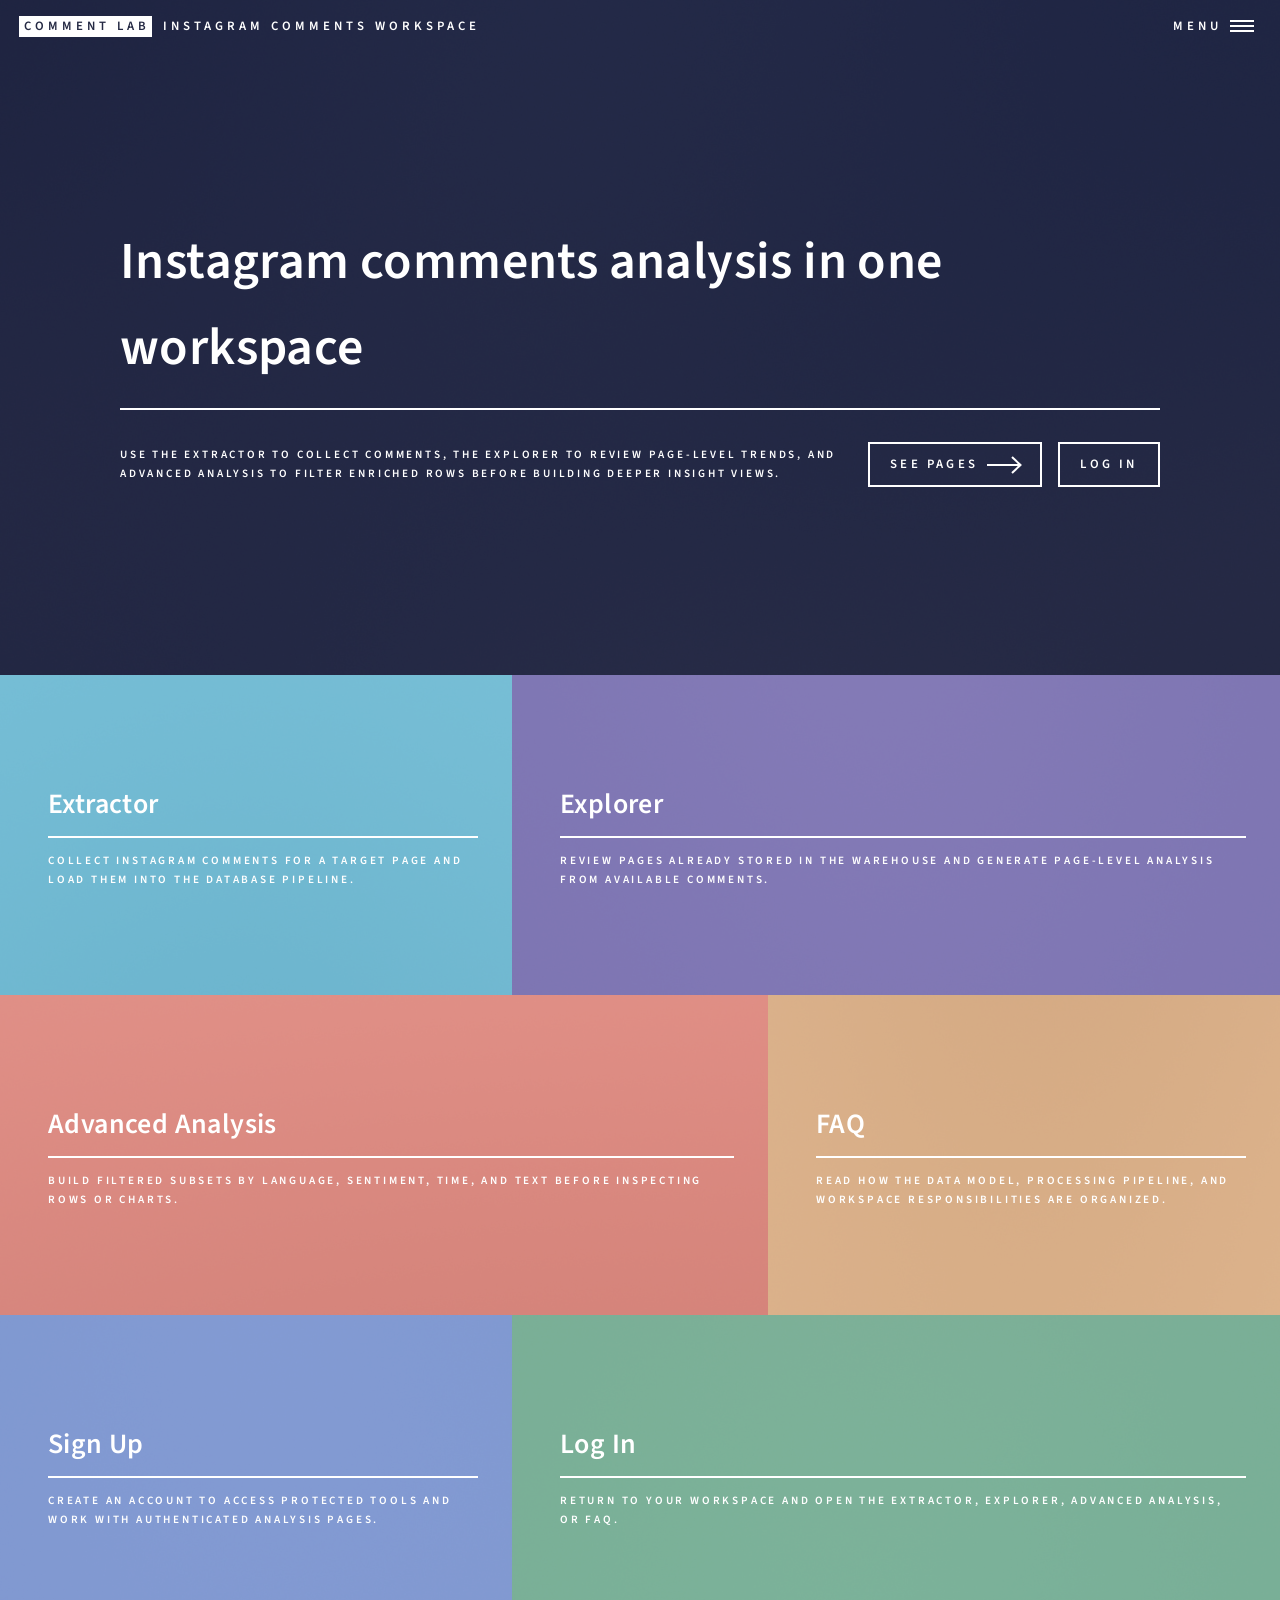
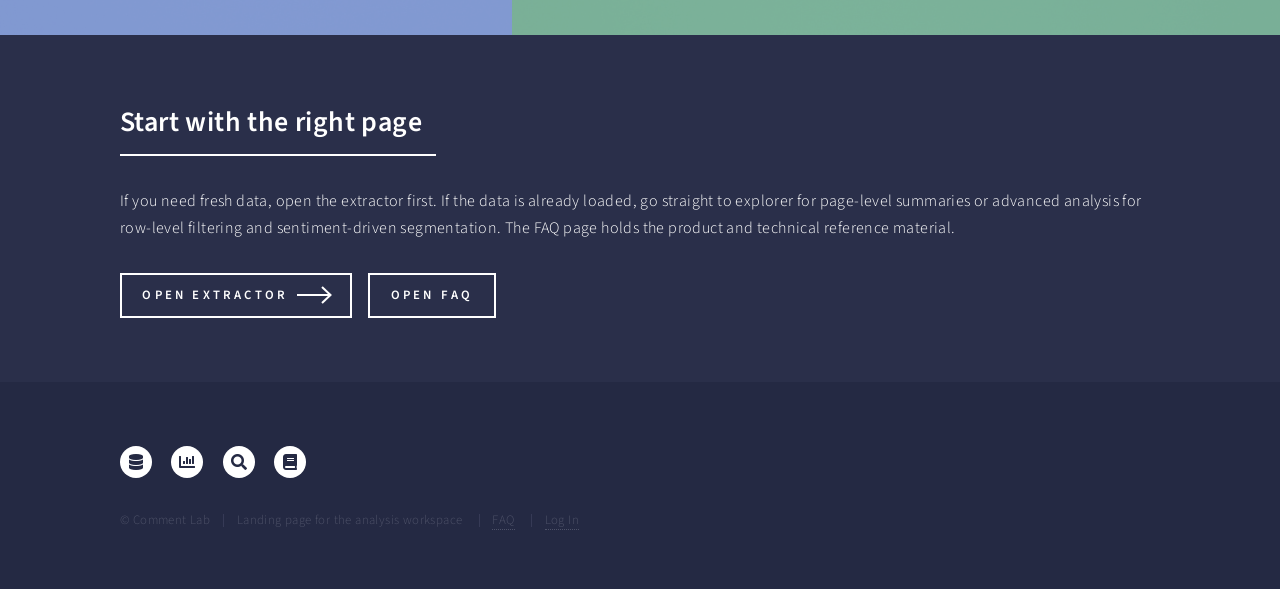
==== commit f19f1484: "reworked user table to store instagram login data, updated FAQ page and updated little bit the view " ====
--- a/templates/index.html
+++ b/templates/index.html
@@ -6,7 +6,7 @@
 -->
 <html>
 	<head>
-		<title>Forty by HTML5 UP</title>
+		<title>Comment Lab</title>
 		<meta charset="utf-8" />
 		<meta name="viewport" content="width=device-width, initial-scale=1, user-scalable=no" />
 		<link rel="stylesheet" href="../static/assets/css/main.css" />
@@ -19,7 +19,7 @@
 
 				<!-- Header -->
 					<header id="header" class="alt">
-						<a href="/" class="logo"><strong>Forty</strong> <span>by HTML5 UP</span></a>
+						<a href="/" class="logo"><strong>Comment Lab</strong> <span>instagram comments workspace</span></a>
 						<nav>
 							<a href="#menu">Menu</a>
 						</nav>
@@ -35,7 +35,7 @@
 						</ul>
 						<ul class="actions stacked">
 							<li><a href="/signup" class="button primary fit">Get Started</a></li>
-							<li><a href="/login" class="button fit">Log In</a></li>
+							<li id="menu-login-action"><a href="/login" class="button fit">Log In</a></li>
 						</ul>
 					</nav>
 				<!-- Banner -->
@@ -43,13 +43,14 @@
 
 						<div class="inner">
 							<header class="major">
-								<h1>Hi, my name is Forty</h1>
+								<h1>Instagram comments analysis in one workspace</h1>
+								<p id="login-state-indicator" style="display: none; margin: 0 0 1rem 0;">Logged in as <strong id="login-state-username"></strong></p>
 							</header>
 							<div class="content">
-								<p>A responsive site template designed by HTML5 UP<br />
-								and released under the Creative Commons.</p>
+								<p>Use the extractor to collect comments, the explorer to review page-level trends, and advanced analysis to filter enriched rows before building deeper insight views.</p>
 								<ul class="actions">
-									<li><a href="#one" class="button next scrolly">Get Started</a></li>
+									<li><a href="#one" class="button next scrolly">See Pages</a></li>
+									<li id="hero-login-action"><a href="/login" class="button">Log In</a></li>
 								</ul>
 							</div>
 						</div>
@@ -65,8 +66,8 @@
 										<img src="../static/assets/images/pic01.jpg" alt="" />
 									</span>
 									<header class="major">
-										<h3><a href="/explorer" class="link">Aliquam</a></h3>
-										<p>Ipsum dolor sit amet</p>
+										<h3><a href="/extractor" class="link">Extractor</a></h3>
+										<p>Collect Instagram comments for a target page and load them into the database pipeline.</p>
 									</header>
 								</article>
 								<article>
@@ -74,8 +75,8 @@
 										<img src="../static/assets/images/pic02.jpg" alt="" />
 									</span>
 									<header class="major">
-										<h3><a href="/explorer" class="link">Tempus</a></h3>
-										<p>feugiat amet tempus</p>
+										<h3><a href="/explorer" class="link">Explorer</a></h3>
+										<p>Review pages already stored in the warehouse and generate page-level analysis from available comments.</p>
 									</header>
 								</article>
 								<article>
@@ -83,8 +84,8 @@
 										<img src="../static/assets/images/pic03.jpg" alt="" />
 									</span>
 									<header class="major">
-										<h3><a href="/explorer" class="link">Magna</a></h3>
-										<p>Lorem etiam nullam</p>
+										<h3><a href="/advanced-analysis" class="link">Advanced Analysis</a></h3>
+										<p>Build filtered subsets by language, sentiment, time, and text before inspecting rows or charts.</p>
 									</header>
 								</article>
 								<article>
@@ -92,8 +93,8 @@
 										<img src="../static/assets/images/pic04.jpg" alt="" />
 									</span>
 									<header class="major">
-										<h3><a href="/explorer" class="link">Ipsum</a></h3>
-										<p>Nisl sed aliquam</p>
+										<h3><a href="/faq" class="link">FAQ</a></h3>
+										<p>Read how the data model, processing pipeline, and workspace responsibilities are organized.</p>
 									</header>
 								</article>
 								<article>
@@ -101,17 +102,17 @@
 										<img src="../static/assets/images/pic05.jpg" alt="" />
 									</span>
 									<header class="major">
-										<h3><a href="/explorer" class="link">Consequat</a></h3>
-										<p>Ipsum dolor sit amet</p>
+										<h3><a href="/signup" class="link">Sign Up</a></h3>
+										<p>Create an account to access protected tools and work with authenticated analysis pages.</p>
 									</header>
 								</article>
 								<article>
 									<span class="image">
 										<img src="../static/assets/images/pic06.jpg" alt="" />
 									</span>
-									<header class="major">
-										<h3><a href="/explorer" class="link">Etiam</a></h3>
-										<p>Feugiat amet tempus</p>
+									<header class="major" id="login-tile">
+										<h3><a href="/login" class="link">Log In</a></h3>
+										<p>Return to your workspace and open the extractor, explorer, advanced analysis, or FAQ.</p>
 									</header>
 								</article>
 							</section>
@@ -120,84 +121,32 @@
 							<section id="two">
 								<div class="inner">
 									<header class="major">
-										<h2>Massa libero</h2>
+										<h2>Start with the right page</h2>
 									</header>
-									<p>Nullam et orci eu lorem consequat tincidunt vivamus et sagittis libero. Mauris aliquet magna magna sed nunc rhoncus pharetra. Pellentesque condimentum sem. In efficitur ligula tate urna. Maecenas laoreet massa vel lacinia pellentesque lorem ipsum dolor. Nullam et orci eu lorem consequat tincidunt. Vivamus et sagittis libero. Mauris aliquet magna magna sed nunc rhoncus amet pharetra et feugiat tempus.</p>
+									<p>If you need fresh data, open the extractor first. If the data is already loaded, go straight to explorer for page-level summaries or advanced analysis for row-level filtering and sentiment-driven segmentation. The FAQ page holds the product and technical reference material.</p>
 									<ul class="actions">
-										<li><a href="/explorer" class="button next">Get Started</a></li>
+										<li><a href="/extractor" class="button next">Open Extractor</a></li>
+										<li><a href="/faq" class="button">Open FAQ</a></li>
+										<li id="logged-in-shortcut" style="display: none;"><a href="/explorer" class="button">Open Explorer</a></li>
 									</ul>
 								</div>
 							</section>
 
 					</div>
 
-				<!-- Contact -->
-					<section id="contact">
-						<div class="inner">
-							<section>
-								<form method="post" action="#">
-									<div class="fields">
-										<div class="field half">
-											<label for="name">Name</label>
-											<input type="text" name="name" id="name" />
-										</div>
-										<div class="field half">
-											<label for="email">Email</label>
-											<input type="text" name="email" id="email" />
-										</div>
-										<div class="field">
-											<label for="message">Message</label>
-											<textarea name="message" id="message" rows="6"></textarea>
-										</div>
-									</div>
-									<ul class="actions">
-										<li><input type="submit" value="Send Message" class="primary" /></li>
-										<li><input type="reset" value="Clear" /></li>
-									</ul>
-								</form>
-							</section>
-							<section class="split">
-								<section>
-									<div class="contact-method">
-										<span class="icon solid alt fa-envelope"></span>
-										<h3>Email</h3>
-										<a href="#">information@untitled.tld</a>
-									</div>
-								</section>
-								<section>
-									<div class="contact-method">
-										<span class="icon solid alt fa-phone"></span>
-										<h3>Phone</h3>
-										<span>(000) 000-0000 x12387</span>
-									</div>
-								</section>
-								<section>
-									<div class="contact-method">
-										<span class="icon solid alt fa-home"></span>
-										<h3>Address</h3>
-										<span>1234 Somewhere Road #5432<br />
-										Nashville, TN 00000<br />
-										United States of America</span>
-									</div>
-								</section>
-							</section>
-						</div>
-					</section>
-
 				<!-- Footer -->
 					<footer id="footer">
 						<div class="inner">
 							<ul class="icons">
-								<li><a href="#" class="icon brands alt fa-twitter"><span class="label">Twitter</span></a></li>
-								<li><a href="#" class="icon brands alt fa-facebook-f"><span class="label">Facebook</span></a></li>
-								<li><a href="#" class="icon brands alt fa-instagram"><span class="label">Instagram</span></a></li>
-								<li><a href="#" class="icon brands alt fa-github"><span class="label">GitHub</span></a></li>
-								<li><a href="#" class="icon brands alt fa-linkedin-in"><span class="label">LinkedIn</span></a></li>
+								<li><a href="/extractor" class="icon solid alt fa-database"><span class="label">Extractor</span></a></li>
+								<li><a href="/explorer" class="icon solid alt fa-chart-bar"><span class="label">Explorer</span></a></li>
+								<li><a href="/advanced-analysis" class="icon solid alt fa-search"><span class="label">Advanced Analysis</span></a></li>
+								<li><a href="/faq" class="icon solid alt fa-book"><span class="label">FAQ</span></a></li>
 							</ul>
 							<ul class="copyright">
-								<li>&copy; Untitled</li><li>Design: <a href="https://html5up.net">HTML5 UP</a></li>
+								<li>&copy; Comment Lab</li><li>Landing page for the analysis workspace</li>
 								<li><a href="/faq">FAQ</a></li>
-								<li><a href="/elements">Elements</a></li>
+								<li id="footer-login-link"><a href="/login">Log In</a></li>
 							</ul>
 						</div>
 					</footer>
@@ -212,5 +161,6 @@
 			<script src=".././static/assets/js/breakpoints.min.js"></script>
 			<script src=".././static/assets/js/util.js"></script>
 			<script src=".././static/assets/js/main.js"></script>
+			<script src=".././static/backend/auth/home.js"></script>
 	</body>
 </html>
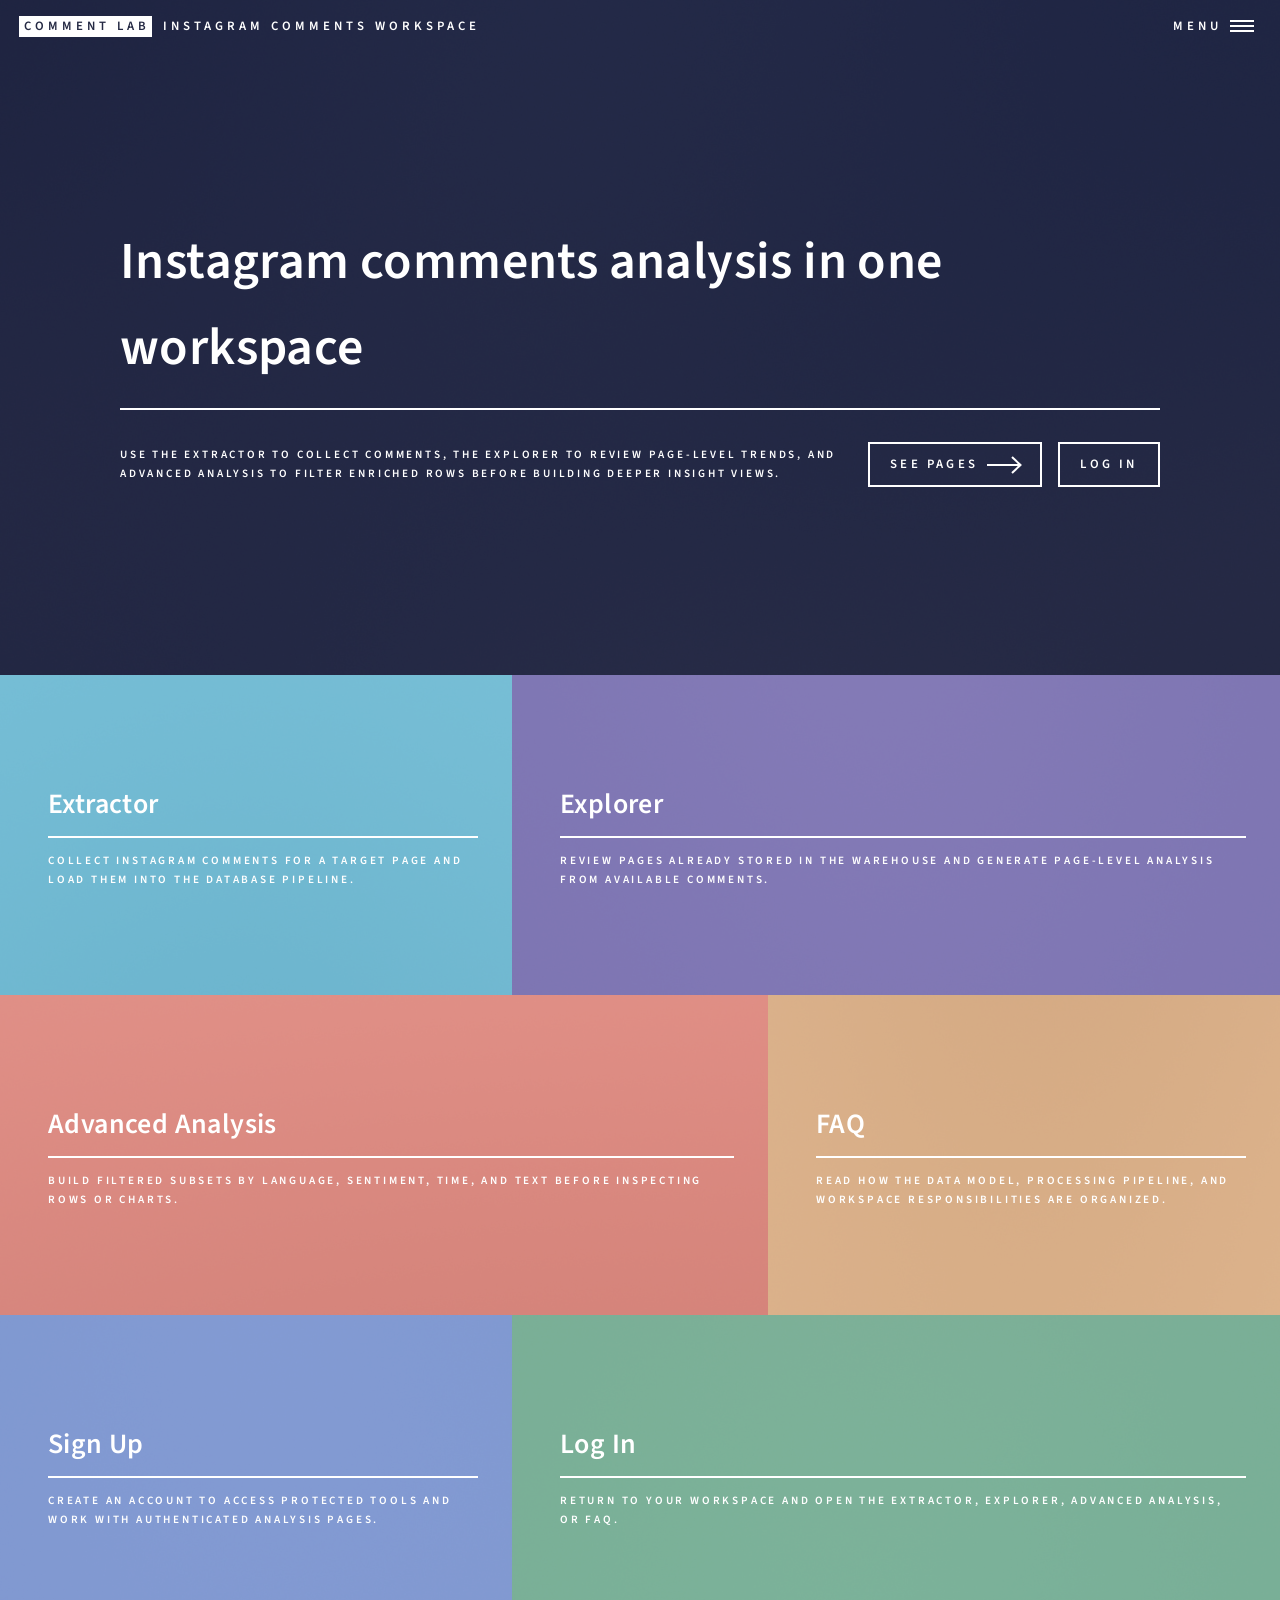
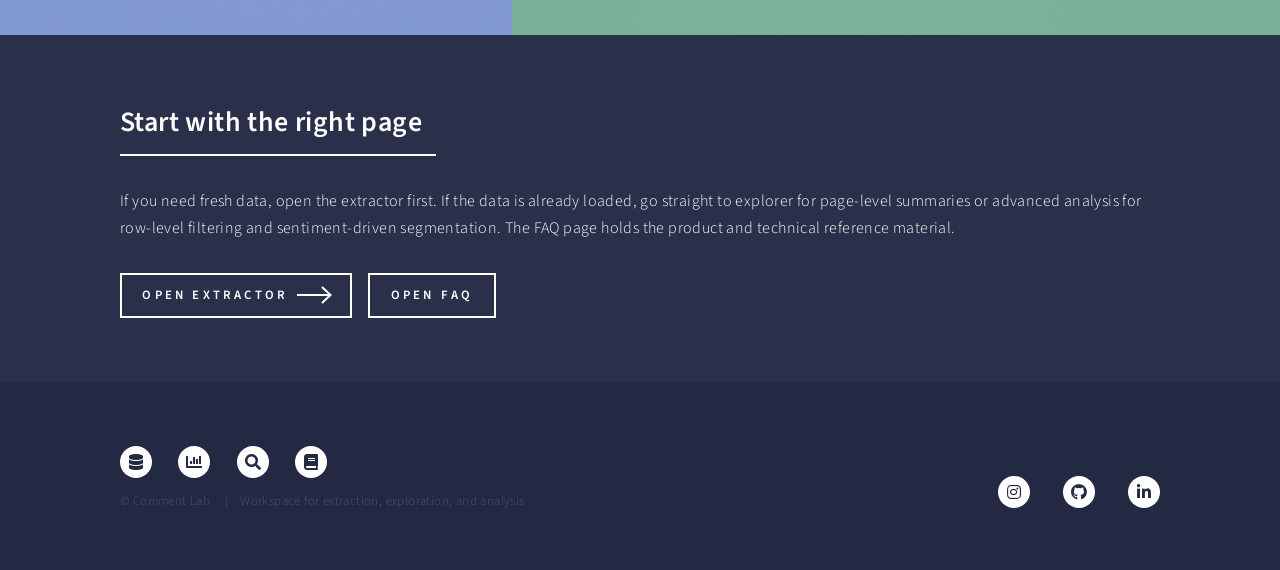
==== commit a8da022d: "added account page, updated little more security, added headless extraction mode and updated footers" ====
--- a/templates/index.html
+++ b/templates/index.html
@@ -10,6 +10,7 @@
 		<meta charset="utf-8" />
 		<meta name="viewport" content="width=device-width, initial-scale=1, user-scalable=no" />
 		<link rel="stylesheet" href="../static/assets/css/main.css" />
+		<link rel="stylesheet" href="../static/assets/css/footer.css" />
 		<noscript><link rel="stylesheet" href="../static/assets/css/noscript.css" /></noscript>
 	</head>
 	<body class="is-preload">
@@ -29,13 +30,13 @@
 					<nav id="menu">
 						<ul class="links">
 							<li><a href="/" class="link">Home</a></li>
+							<li><a href="/extractor" class="link">Extractor</a></li>
 							<li><a href="/explorer" class="link">Explorer</a></li>
 							<li><a href="/advanced-analysis" class="link">Advanced Analysis</a></li>
-							<li><a href="/extractor" class="link">Extractor</a></li>
 						</ul>
 						<ul class="actions stacked">
-							<li><a href="/signup" class="button primary fit">Get Started</a></li>
-							<li id="menu-login-action"><a href="/login" class="button fit">Log In</a></li>
+							<li id="menu-primary-action"><a href="/signup" class="button primary fit">Sign Up</a></li>
+							<li id="menu-secondary-action"><a href="/login" class="button fit">Log In</a></li>
 						</ul>
 					</nav>
 				<!-- Banner -->
@@ -97,13 +98,13 @@
 										<p>Read how the data model, processing pipeline, and workspace responsibilities are organized.</p>
 									</header>
 								</article>
-								<article>
+								<article id="signup-tile">
 									<span class="image">
 										<img src="../static/assets/images/pic05.jpg" alt="" />
 									</span>
 									<header class="major">
-										<h3><a href="/signup" class="link">Sign Up</a></h3>
-										<p>Create an account to access protected tools and work with authenticated analysis pages.</p>
+										<h3><a href="/signup" class="link" id="signup-tile-link">Sign Up</a></h3>
+										<p id="signup-tile-description">Create an account to access protected tools and work with authenticated analysis pages.</p>
 									</header>
 								</article>
 								<article>
@@ -136,17 +137,23 @@
 
 				<!-- Footer -->
 					<footer id="footer">
-						<div class="inner">
-							<ul class="icons">
-								<li><a href="/extractor" class="icon solid alt fa-database"><span class="label">Extractor</span></a></li>
-								<li><a href="/explorer" class="icon solid alt fa-chart-bar"><span class="label">Explorer</span></a></li>
-								<li><a href="/advanced-analysis" class="icon solid alt fa-search"><span class="label">Advanced Analysis</span></a></li>
-								<li><a href="/faq" class="icon solid alt fa-book"><span class="label">FAQ</span></a></li>
-							</ul>
-							<ul class="copyright">
-								<li>&copy; Comment Lab</li><li>Landing page for the analysis workspace</li>
-								<li><a href="/faq">FAQ</a></li>
-								<li id="footer-login-link"><a href="/login">Log In</a></li>
+						<div class="inner footer-layout">
+							<div class="footer-meta">
+								<ul class="icons footer-nav">
+									<li><a href="/extractor" class="icon solid alt fa-database"><span class="label">Extractor</span></a></li>
+									<li><a href="/explorer" class="icon solid alt fa-chart-bar"><span class="label">Explorer</span></a></li>
+									<li><a href="/advanced-analysis" class="icon solid alt fa-search"><span class="label">Advanced Analysis</span></a></li>
+									<li><a href="/faq" class="icon solid alt fa-book"><span class="label">FAQ</span></a></li>
+								</ul>
+								<ul class="copyright">
+									<li>&copy; Comment Lab</li>
+									<li>Workspace for extraction, exploration, and analysis</li>
+								</ul>
+							</div>
+							<ul class="icons footer-social">
+								<li><a href="https://www.instagram.com/andrian_hyriak/" class="icon brands alt fa-instagram" target="_blank" rel="noopener noreferrer"><span class="label">Instagram</span></a></li>
+								<li><a href="https://github.com/dobrogo-andrian" class="icon brands alt fa-github" target="_blank" rel="noopener noreferrer"><span class="label">GitHub</span></a></li>
+								<li><a href="https://www.linkedin.com/in/andrian-data-scientist/" class="icon brands alt fa-linkedin-in" target="_blank" rel="noopener noreferrer"><span class="label">LinkedIn</span></a></li>
 							</ul>
 						</div>
 					</footer>
@@ -161,6 +168,8 @@
 			<script src=".././static/assets/js/breakpoints.min.js"></script>
 			<script src=".././static/assets/js/util.js"></script>
 			<script src=".././static/assets/js/main.js"></script>
+			<script src=".././static/backend/auth/session.js"></script>
+			<script src=".././static/backend/auth/menu_auth.js"></script>
 			<script src=".././static/backend/auth/home.js"></script>
 	</body>
 </html>
--- a/static/assets/css/footer.css
+++ b/static/assets/css/footer.css
@@ -0,0 +1,48 @@
+#footer .inner.footer-layout {
+  display: flex;
+  justify-content: space-between;
+  align-items: center;
+  gap: 1.5rem;
+  flex-wrap: wrap;
+}
+
+#footer .footer-nav {
+  display: flex;
+  gap: 0.65rem;
+  flex-wrap: wrap;
+  margin: 0;
+}
+
+#footer .footer-social {
+  margin-left: auto;
+}
+
+#footer .footer-social,
+#footer .footer-nav {
+  margin-bottom: 0;
+}
+
+#footer .footer-meta {
+  display: flex;
+  flex-direction: column;
+  gap: 0.85rem;
+}
+
+#footer .footer-social li {
+  margin-left: 0.85rem;
+}
+
+@media screen and (max-width: 736px) {
+  #footer .inner.footer-layout {
+    flex-direction: column;
+    align-items: flex-start;
+  }
+
+  #footer .footer-social {
+    margin-left: 0;
+  }
+
+  #footer .footer-meta {
+    width: 100%;
+  }
+}
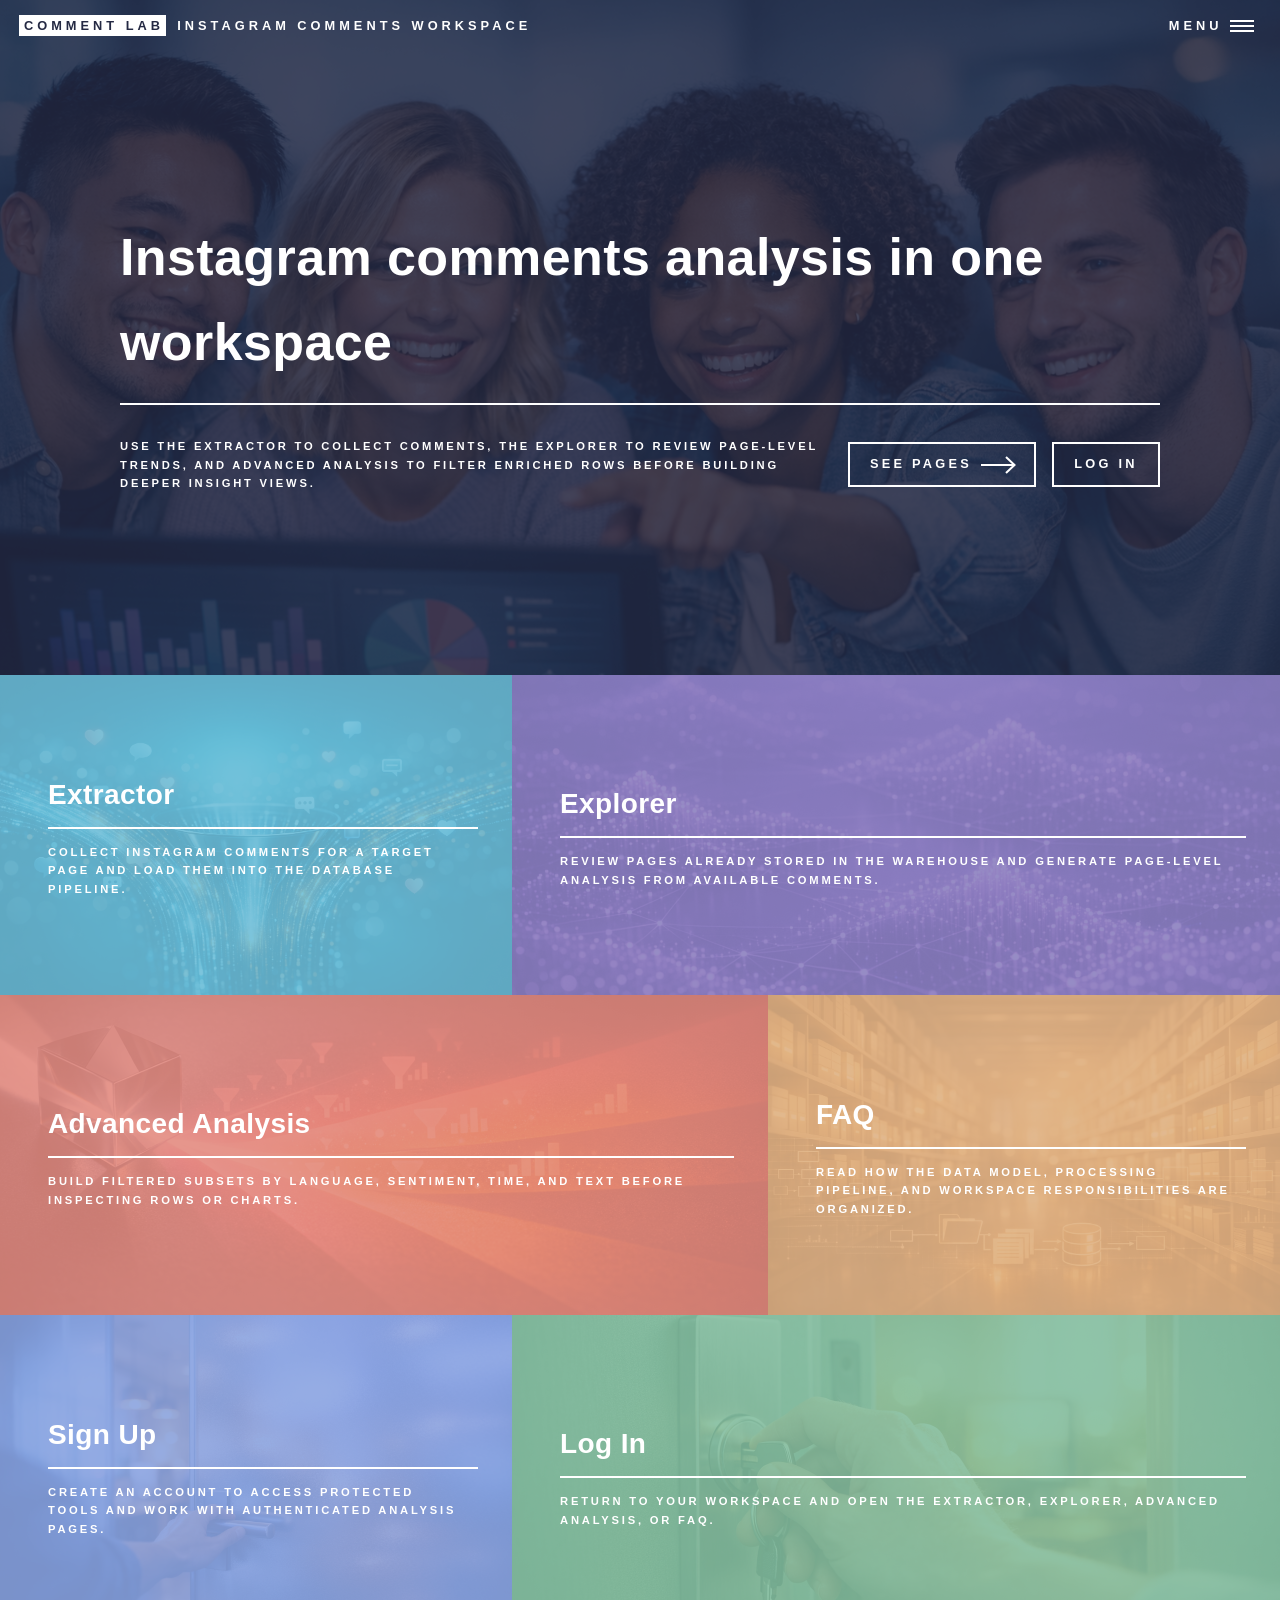
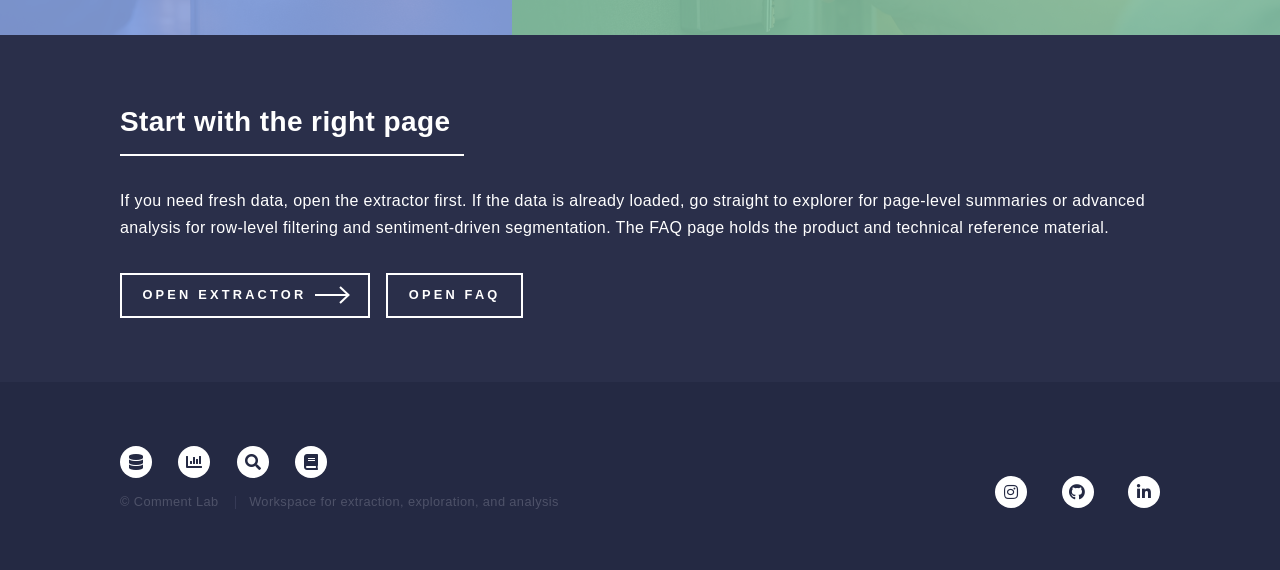
==== commit e0e931c1: "updated images" ====
--- a/templates/index.html
+++ b/templates/index.html
@@ -64,7 +64,7 @@
 							<section id="one" class="tiles">
 								<article>
 									<span class="image">
-										<img src="../static/assets/images/pic01.jpg" alt="" />
+										<img src="../static/assets/images/extractor_page.png" alt="" />
 									</span>
 									<header class="major">
 										<h3><a href="/extractor" class="link">Extractor</a></h3>
@@ -73,7 +73,7 @@
 								</article>
 								<article>
 									<span class="image">
-										<img src="../static/assets/images/pic02.jpg" alt="" />
+										<img src="../static/assets/images/explorer_page.png" alt="" />
 									</span>
 									<header class="major">
 										<h3><a href="/explorer" class="link">Explorer</a></h3>
@@ -82,7 +82,7 @@
 								</article>
 								<article>
 									<span class="image">
-										<img src="../static/assets/images/pic03.jpg" alt="" />
+										<img src="../static/assets/images/advanced_analisys_page.png" alt="" />
 									</span>
 									<header class="major">
 										<h3><a href="/advanced-analysis" class="link">Advanced Analysis</a></h3>
@@ -91,7 +91,7 @@
 								</article>
 								<article>
 									<span class="image">
-										<img src="../static/assets/images/pic04.jpg" alt="" />
+										<img src="../static/assets/images/FAQ_page.png" alt="" />
 									</span>
 									<header class="major">
 										<h3><a href="/faq" class="link">FAQ</a></h3>
@@ -100,7 +100,7 @@
 								</article>
 								<article id="signup-tile">
 									<span class="image">
-										<img src="../static/assets/images/pic05.jpg" alt="" />
+										<img src="../static/assets/images/sign_up_page.png" alt="" />
 									</span>
 									<header class="major">
 										<h3><a href="/signup" class="link" id="signup-tile-link">Sign Up</a></h3>
@@ -109,7 +109,7 @@
 								</article>
 								<article>
 									<span class="image">
-										<img src="../static/assets/images/pic06.jpg" alt="" />
+										<img src="../static/assets/images/log_in_page.png" alt="" />
 									</span>
 									<header class="major" id="login-tile">
 										<h3><a href="/login" class="link">Log In</a></h3>
--- a/static/assets/css/main.css
+++ b/static/assets/css/main.css
@@ -1,5 +1,4 @@
 @import url(fontawesome-all.min.css);
-@import url("https://fonts.googleapis.com/css?family=Source+Sans+Pro:300,300italic,600,600italic");
 
 /*
 	Forty by HTML5 UP
@@ -3380,7 +3379,7 @@
 		-webkit-align-items: center;
 		-ms-align-items: center;
 		align-items: center;
-		background-image: url("../images/banner.jpg");
+		background-image: url("../images/banner.png");
 		display: -moz-flex;
 		display: -webkit-flex;
 		display: -ms-flex;
@@ -3949,4 +3948,4 @@
 			transform: none;
 			opacity: 1;
 			visibility: visible;
-		}+		}
